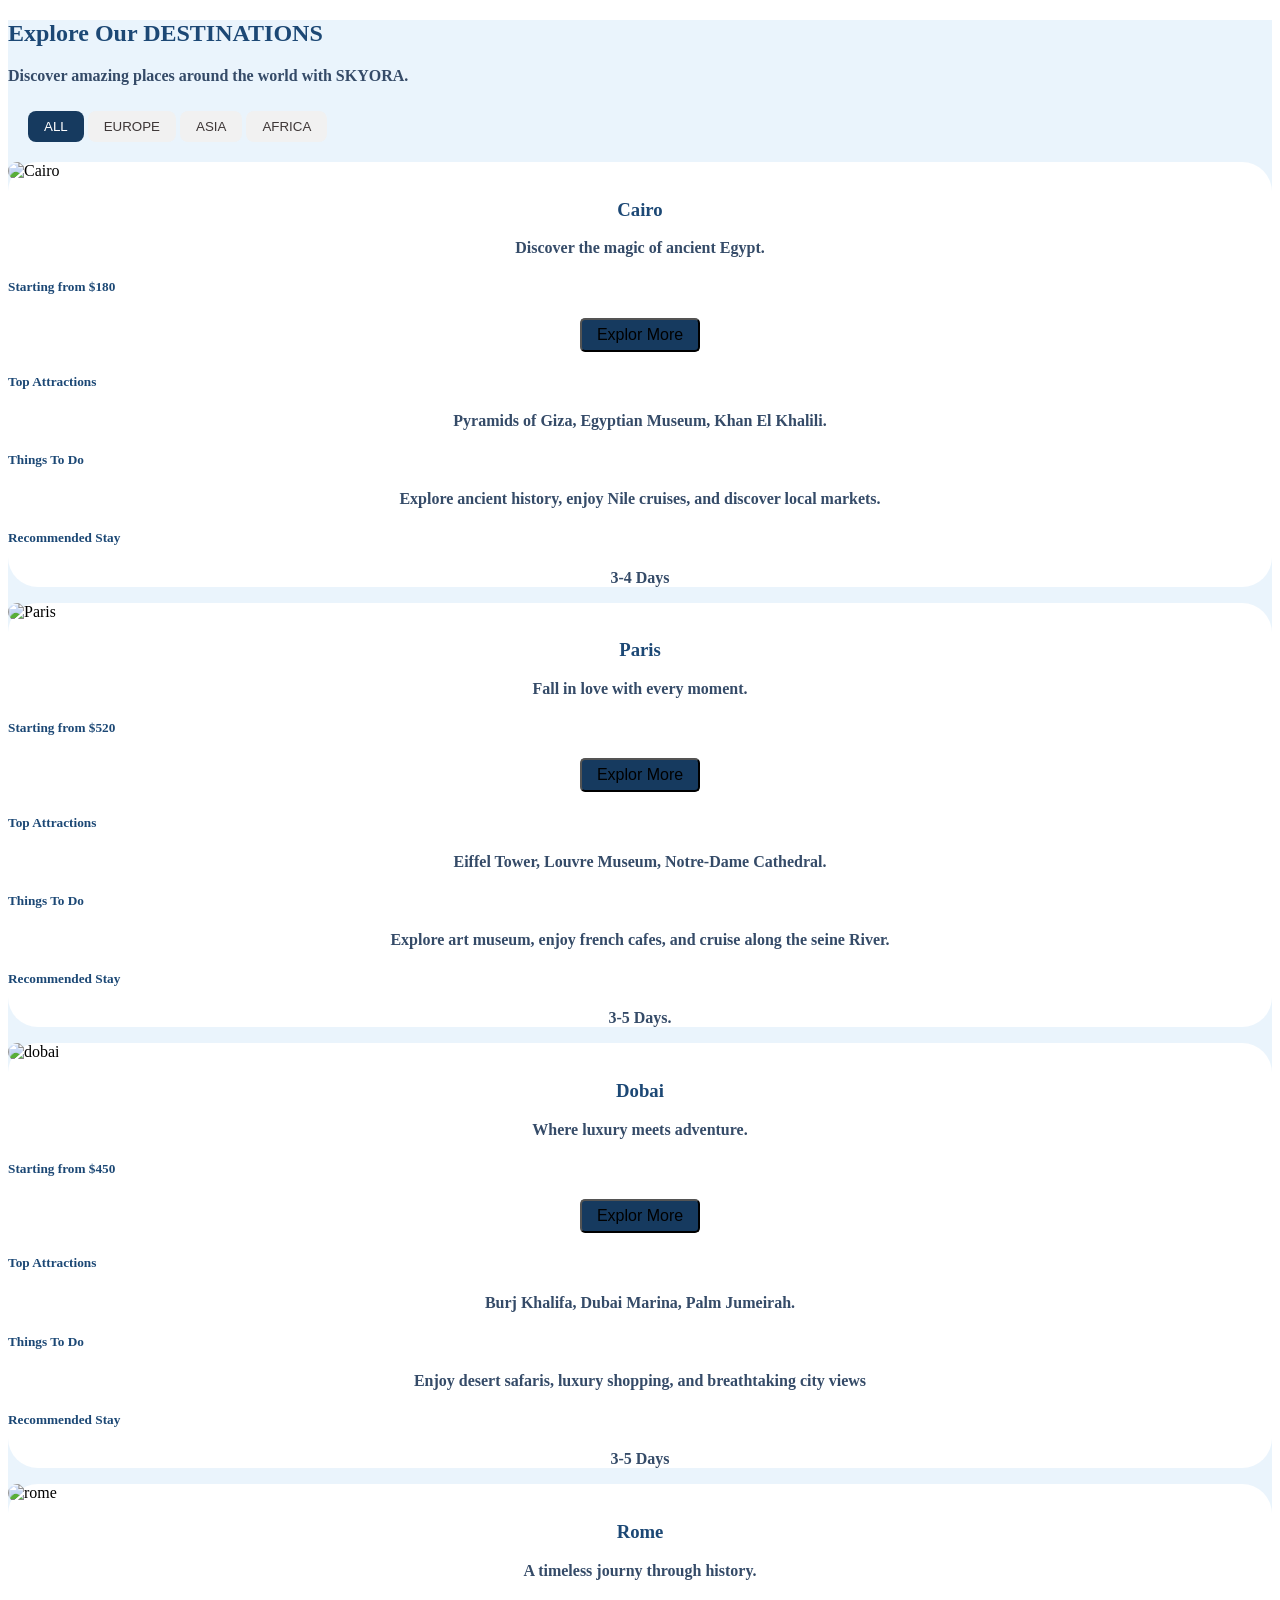
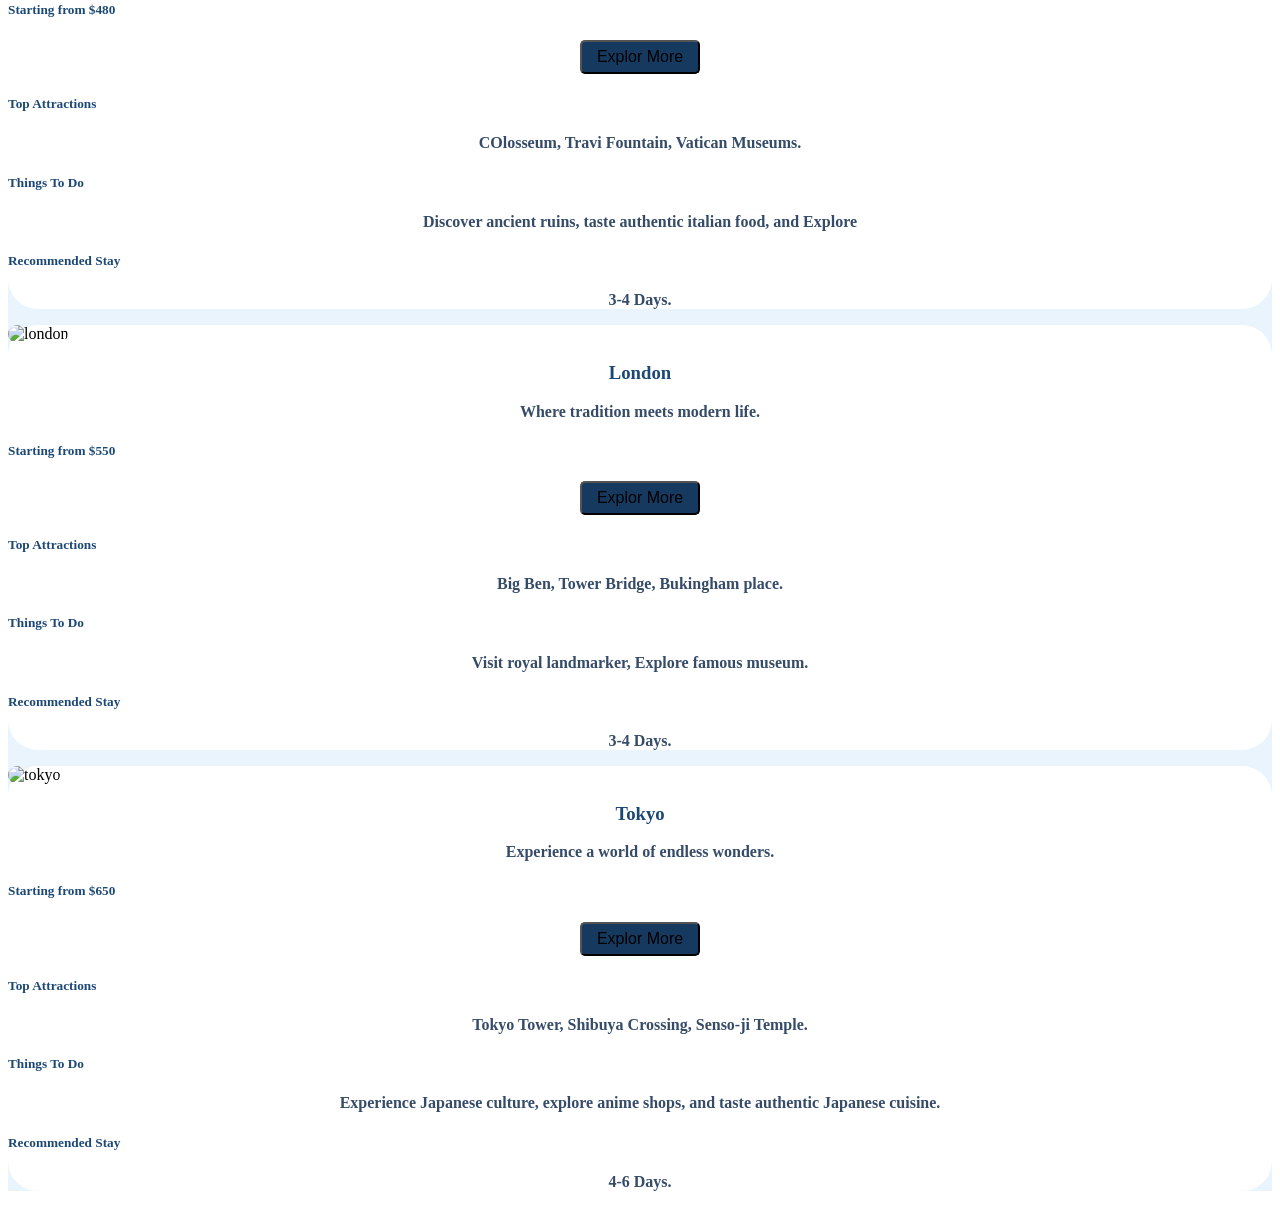
==== index.html @ 2e8d1cab "Add files via upload" ====
<!DOCTYPE html>
<html lang="en">

<head>
    <meta charset="UTF-8">
    <meta name="viewport" content="width=device-width, initial-scale=1.0">

    <title>SKYORA | Explore Destinations</title>

    <link rel="stylesheet" href="bootstrap/bootstrap.min.css">
    <link rel="stylesheet" href="style.css">
    <link rel="stylesheet" href="fonta wesome/css/all.min.css"
</head>

<body>

    <section class="destinations">

        <div class="container ">

            <div class="d-flex justify-content-between p-3 ">
                <div>
                    <h2 class="section_title">Explore Our DESTINATIONS</h2>

                    <p class="section_suptitle">
                       Discover amazing places around the world with SKYORA.
                    </p>
                </div>
                <div id="btn_container" class="d-flex flex-nowrap justify-content-center gap-1">
                    <button class="btn-filter btn active" onclick="filterSelection('all')">ALL</button>
                    <button class="btn-filter" onclick="filterSelection('europe')">EUROPE</button>
                    <button class="btn-filter" onclick="filterSelection('asia')">ASIA</button>
                    <button class="btn-filter" onclick="filterSelection('africa')">AFRICA</button>
                </div>
            </div>
            

            <div class="row g-4">

                <!-- Cairo Card -->
                <div class="filterDiv africa col-md-6 col-lg-4">
                    <div class="card p-3">
                        <img src="images/cairo.jpeg" alt="Cairo">
                        <h3 >Cairo</h3>
                        <p>Discover the magic of ancient Egypt.</p>
                        <h5>Starting from<span> $180</span></h5>
                         <button class="btn btn-dark book-btn"
                        data-bs-toggle="collapse"
                        data-bs-target="#cairo-info"
                        >Explor More</button>
                        <div class="collapse mt-3" id="cairo-info">
                            <h5>Top Attractions</h5>
                            <p>Pyramids of Giza, Egyptian Museum, Khan El Khalili.</p>
                             <h5>Things To Do</h5>
                             <p>Explore ancient history, enjoy Nile cruises, and discover local markets.</p>
                              <h5>Recommended Stay</h5>
                              <p> 3-4 Days</p>
                        </div>
                    </div>
                </div>

                <!-- Paris Card -->
                <div class="filterDiv europe col-md-6 col-lg-4">
                    <div class="card p-3">
                        <img src="images/paris.jpeg" alt="Paris">
                        <h3>Paris</h3>
                        <p>Fall in love with every moment.</p>
                        <h5>Starting from<span> $520</span></h5>
                        <button class="btn btn-dark book-btn"
                        data-bs-toggle="collapse"
                        data-bs-target="#paris-info"
                        >Explor More</button>
                        <div class="collapse mt-3" id="paris-info">
                            <h5>Top Attractions</h5>
                            <p>Eiffel Tower, Louvre Museum, Notre-Dame Cathedral.</p>
                            <h5>Things To Do</h5>
                            <p>Explore art museum, enjoy french cafes, and cruise along the seine River.</p>
                            <h5>Recommended Stay</h5>
                            <p> 3-5 Days.</p>
                        </div>
                    </div>
                </div>

                         <!-- Dobai Card -->
                 <div class="filterDiv asia col-md-6 col-lg-4">
                    <div class="card p-3">
                        <img src="images/dopai.jpeg" alt="dobai">
                        <h3>Dobai</h3>
                        <p>Where luxury meets adventure.</p>
                        <h5>Starting from <span>$450</span></h5>
                         <button class="btn btn-dark book-btn"
                        data-bs-toggle="collapse"
                        data-bs-target="#dopai-info"
                        >Explor More</button>
                        <div class="collapse mt-3" id="dopai-info">
                            <h5>Top Attractions</h5>
                            <p>Burj Khalifa, Dubai Marina, Palm Jumeirah.</p>
                            <h5>Things To Do</h5>
                            <p>Enjoy desert safaris, luxury shopping, and breathtaking city views</p>
                            <h5>Recommended Stay</h5>
                            <p> 3-5 Days</p>
                        </div>
                    </div>
                </div>
                   <!-- Rome Card -->
                 <div class="filterDiv europe col-md-6 col-lg-4">
                    <div class="card p-3">
                        <img src="images/rome.jpeg" alt="rome">
                        <h3>Rome</h3>
                        <p>A timeless journy through history.</p>
                        <h5> Starting from <span>$480</span></h5>
                        <button class="btn btn-dark book-btn"
                        data-bs-toggle="collapse"
                        data-bs-target="#rome-info"
                        >Explor More</button>
                        <div class="collapse mt-3" id="rome-info">
                            <h5>Top Attractions</h5>
                            <p>COlosseum, Travi Fountain, Vatican Museums.</p>
                            <h5>Things To Do</h5>
                            <p>Discover ancient ruins, taste authentic italian food, and Explore</p>
                            <h5>Recommended Stay</h5>
                            <p> 3-4 Days.</p>
                        </div>
                    </div>
                </div>
                  <!-- London Card -->
                 <div class="filterDiv europe col-md-6 col-lg-4">
                    <div class="card p-3">
                        <img src="images/london.jpeg" alt="london">
                        <h3>London</h3>
                        <p>Where tradition meets modern life.</p>
                        <h5> Starting from <span> $550</span></h5>
                         <button class="btn btn-dark book-btn"
                        data-bs-toggle="collapse"
                        data-bs-target="#london-info"
                        >Explor More</button>
                        <div class="collapse mt-3" id="london-info">
                            <h5>Top Attractions</h5>
                            <p>Big Ben, Tower Bridge, Bukingham place.</p>
                            <h5>Things To Do</h5>
                            <p>Visit royal landmarker, Explore famous museum.</p>
                            <h5>Recommended Stay</h5>
                            <p> 3-4 Days.</p>
                        </div>
                    </div>
                </div>
                        <!-- Tokyo Card -->
                 <div class="filterDiv asia col-md-6 col-lg-4">
                    <div class="card p-3">
                        <img src="images/tokyo.jpeg" alt="tokyo">
                        <h3>Tokyo</h3>
                        <p>Experience a world of endless wonders.</p>
                        <h5> Starting from <span> $650</span></h5>
                         <button class="btn btn-dark book-btn"
                        data-bs-toggle="collapse"
                        data-bs-target="#tokyo-info"
                        >Explor More</button>
                        <div class="collapse mt-3" id="tokyo-info">
                            <h5>Top Attractions</h5>
                            <p>Tokyo Tower, Shibuya Crossing, Senso-ji Temple.</p>
                            <h5>Things To Do</h5>
                            <p>Experience Japanese culture, explore anime shops, and taste authentic Japanese cuisine.</p>
                            <h5>Recommended Stay</h5>
                            <p> 4-6 Days.</p>
                        </div>
                    </div>
                </div>
            </div>

        </div>


    </section>
    <script src="bootstrap/bootstrap.bundle.min.js"></script>
    <script src="script.js"></script>
</body>
</html>
---- style.css ----
.destinations{
    background-color: #eaf4fc;
}
.destinations h2{
    color: #1c4875;
    font-weight: bold;
}
.destinations p{
    font-weight: bold;
    color: #354b68;
}
.btn-filter{
    border: none;
    padding: 8px 16px;
    background-color: #f1f1f1;
    color: #3e3737;
    cursor:pointer;
    border-radius: 8px;
    transition: 0.3s;
}
.btn-filter:hover{
    background-color: #88c0ea;
}
.btn-filter.active{
    background-color: #163a5f;
    color: white;
}
#btn_container{
    padding: 10px;
    margin: 10px;
}

.card img{
    width: 100%;
    height: 300px;
    object-fit: cover;
    object-position: center;
    border-radius: 30px;
}
.card{
    background-color: #ffffff;
    border-radius: 30px;
    transition:transform 0.3s ease,box-shadow0.3s ease ;
}
.destinations .card:hover{
    transform:translateY(-4px);
    box-shadow:0 8px 20px rgba(0, 0, 0, 0.15);
}
.card h3{
    text-align: center;
    color:  #1c4875;
    font-weight:bold;
}
.card p{
    text-align: center;
    color: #354b68;
    /* font-weight: bold; */
}
.card h5{
    color: #1c4875;
    font-family:bold;
    font-weight:bold;
}
.book-btn{
    display: block;
    width: fit-content;
    margin: 15px auto 0;
    padding: 6px 15px;
    background-color: #163a5f;
    font-size: 16px;
    border-radius: 5px;
}
/* /* .filterDiv {
    opacity: 1;
    transform: translateY(0);
    transition: opacity 0.4s ease, transform 0.4s ease;
}

.filterDiv.hide {
    opacity: 0;
    transform: translateY(10px);
    pointer-events: none; */
/* } */
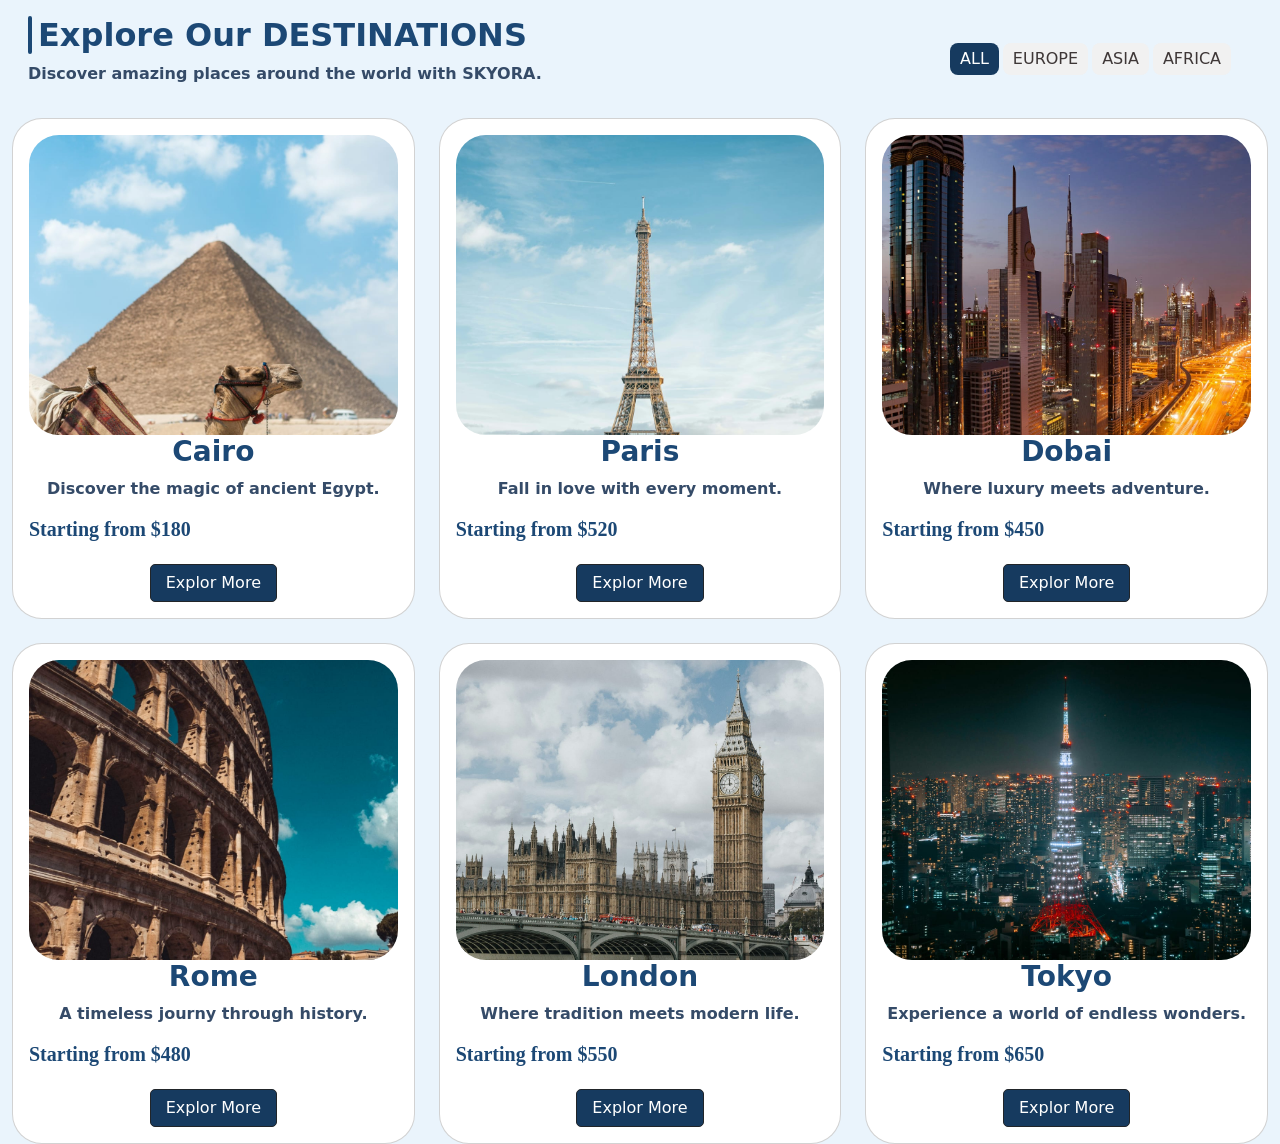
==== commit 68e0e7b9: "add destinations section" ====
--- a/index.html
+++ b/index.html
@@ -1,177 +1,177 @@
-<!DOCTYPE html>
-<html lang="en">
-
-<head>
-    <meta charset="UTF-8">
-    <meta name="viewport" content="width=device-width, initial-scale=1.0">
-
-    <title>SKYORA | Explore Destinations</title>
-
-    <link rel="stylesheet" href="bootstrap/bootstrap.min.css">
-    <link rel="stylesheet" href="style.css">
-    <link rel="stylesheet" href="fonta wesome/css/all.min.css"
-</head>
-
-<body>
-
-    <section class="destinations">
-
-        <div class="container ">
-
-            <div class="d-flex justify-content-between p-3 ">
-                <div>
-                    <h2 class="section_title">Explore Our DESTINATIONS</h2>
-
-                    <p class="section_suptitle">
-                       Discover amazing places around the world with SKYORA.
-                    </p>
-                </div>
-                <div id="btn_container" class="d-flex flex-nowrap justify-content-center gap-1">
-                    <button class="btn-filter btn active" onclick="filterSelection('all')">ALL</button>
-                    <button class="btn-filter" onclick="filterSelection('europe')">EUROPE</button>
-                    <button class="btn-filter" onclick="filterSelection('asia')">ASIA</button>
-                    <button class="btn-filter" onclick="filterSelection('africa')">AFRICA</button>
-                </div>
-            </div>
-            
-
-            <div class="row g-4">
-
-                <!-- Cairo Card -->
-                <div class="filterDiv africa col-md-6 col-lg-4">
-                    <div class="card p-3">
-                        <img src="images/cairo.jpeg" alt="Cairo">
-                        <h3 >Cairo</h3>
-                        <p>Discover the magic of ancient Egypt.</p>
-                        <h5>Starting from<span> $180</span></h5>
-                         <button class="btn btn-dark book-btn"
-                        data-bs-toggle="collapse"
-                        data-bs-target="#cairo-info"
-                        >Explor More</button>
-                        <div class="collapse mt-3" id="cairo-info">
-                            <h5>Top Attractions</h5>
-                            <p>Pyramids of Giza, Egyptian Museum, Khan El Khalili.</p>
-                             <h5>Things To Do</h5>
-                             <p>Explore ancient history, enjoy Nile cruises, and discover local markets.</p>
-                              <h5>Recommended Stay</h5>
-                              <p> 3-4 Days</p>
-                        </div>
-                    </div>
-                </div>
-
-                <!-- Paris Card -->
-                <div class="filterDiv europe col-md-6 col-lg-4">
-                    <div class="card p-3">
-                        <img src="images/paris.jpeg" alt="Paris">
-                        <h3>Paris</h3>
-                        <p>Fall in love with every moment.</p>
-                        <h5>Starting from<span> $520</span></h5>
-                        <button class="btn btn-dark book-btn"
-                        data-bs-toggle="collapse"
-                        data-bs-target="#paris-info"
-                        >Explor More</button>
-                        <div class="collapse mt-3" id="paris-info">
-                            <h5>Top Attractions</h5>
-                            <p>Eiffel Tower, Louvre Museum, Notre-Dame Cathedral.</p>
-                            <h5>Things To Do</h5>
-                            <p>Explore art museum, enjoy french cafes, and cruise along the seine River.</p>
-                            <h5>Recommended Stay</h5>
-                            <p> 3-5 Days.</p>
-                        </div>
-                    </div>
-                </div>
-
-                         <!-- Dobai Card -->
-                 <div class="filterDiv asia col-md-6 col-lg-4">
-                    <div class="card p-3">
-                        <img src="images/dopai.jpeg" alt="dobai">
-                        <h3>Dobai</h3>
-                        <p>Where luxury meets adventure.</p>
-                        <h5>Starting from <span>$450</span></h5>
-                         <button class="btn btn-dark book-btn"
-                        data-bs-toggle="collapse"
-                        data-bs-target="#dopai-info"
-                        >Explor More</button>
-                        <div class="collapse mt-3" id="dopai-info">
-                            <h5>Top Attractions</h5>
-                            <p>Burj Khalifa, Dubai Marina, Palm Jumeirah.</p>
-                            <h5>Things To Do</h5>
-                            <p>Enjoy desert safaris, luxury shopping, and breathtaking city views</p>
-                            <h5>Recommended Stay</h5>
-                            <p> 3-5 Days</p>
-                        </div>
-                    </div>
-                </div>
-                   <!-- Rome Card -->
-                 <div class="filterDiv europe col-md-6 col-lg-4">
-                    <div class="card p-3">
-                        <img src="images/rome.jpeg" alt="rome">
-                        <h3>Rome</h3>
-                        <p>A timeless journy through history.</p>
-                        <h5> Starting from <span>$480</span></h5>
-                        <button class="btn btn-dark book-btn"
-                        data-bs-toggle="collapse"
-                        data-bs-target="#rome-info"
-                        >Explor More</button>
-                        <div class="collapse mt-3" id="rome-info">
-                            <h5>Top Attractions</h5>
-                            <p>COlosseum, Travi Fountain, Vatican Museums.</p>
-                            <h5>Things To Do</h5>
-                            <p>Discover ancient ruins, taste authentic italian food, and Explore</p>
-                            <h5>Recommended Stay</h5>
-                            <p> 3-4 Days.</p>
-                        </div>
-                    </div>
-                </div>
-                  <!-- London Card -->
-                 <div class="filterDiv europe col-md-6 col-lg-4">
-                    <div class="card p-3">
-                        <img src="images/london.jpeg" alt="london">
-                        <h3>London</h3>
-                        <p>Where tradition meets modern life.</p>
-                        <h5> Starting from <span> $550</span></h5>
-                         <button class="btn btn-dark book-btn"
-                        data-bs-toggle="collapse"
-                        data-bs-target="#london-info"
-                        >Explor More</button>
-                        <div class="collapse mt-3" id="london-info">
-                            <h5>Top Attractions</h5>
-                            <p>Big Ben, Tower Bridge, Bukingham place.</p>
-                            <h5>Things To Do</h5>
-                            <p>Visit royal landmarker, Explore famous museum.</p>
-                            <h5>Recommended Stay</h5>
-                            <p> 3-4 Days.</p>
-                        </div>
-                    </div>
-                </div>
-                        <!-- Tokyo Card -->
-                 <div class="filterDiv asia col-md-6 col-lg-4">
-                    <div class="card p-3">
-                        <img src="images/tokyo.jpeg" alt="tokyo">
-                        <h3>Tokyo</h3>
-                        <p>Experience a world of endless wonders.</p>
-                        <h5> Starting from <span> $650</span></h5>
-                         <button class="btn btn-dark book-btn"
-                        data-bs-toggle="collapse"
-                        data-bs-target="#tokyo-info"
-                        >Explor More</button>
-                        <div class="collapse mt-3" id="tokyo-info">
-                            <h5>Top Attractions</h5>
-                            <p>Tokyo Tower, Shibuya Crossing, Senso-ji Temple.</p>
-                            <h5>Things To Do</h5>
-                            <p>Experience Japanese culture, explore anime shops, and taste authentic Japanese cuisine.</p>
-                            <h5>Recommended Stay</h5>
-                            <p> 4-6 Days.</p>
-                        </div>
-                    </div>
-                </div>
-            </div>
-
-        </div>
-
-
-    </section>
-    <script src="bootstrap/bootstrap.bundle.min.js"></script>
-    <script src="script.js"></script>
-</body>
+<!DOCTYPE html>
+<html lang="en">
+
+<head>
+    <meta charset="UTF-8">
+    <meta name="viewport" content="width=device-width, initial-scale=1.0">
+
+    <title>SKYORA | Explore Destinations</title>
+
+    <link rel="stylesheet" href="bootstrap/bootstrap.min.css">
+    <link rel="stylesheet" href="style.css">
+    <!-- <link rel="stylesheet" href="fonta wesome/css/all.min.css" -->
+</head>
+
+<body>
+
+    <section class="destinations">
+
+        <div class="container-fluid ">
+
+            <div class="d-flex justify-content-between flex-wrap p-3 align-items-center">
+                <div>
+                    <h2 class="section_title">Explore Our DESTINATIONS</h2>
+
+                    <p class="section_content">
+                       Discover amazing places around the world with SKYORA.
+                    </p>
+                </div>
+                <div id="btn_container" class="d-flex flex-nowrap justify-content-center gap-1">
+                    <button class="btn-filter btn active" onclick="myFunction('all')">ALL</button>
+                    <button class="btn-filter" onclick="myFunction('europe')">EUROPE</button>
+                    <button class="btn-filter" onclick="myFunction('asia')">ASIA</button>
+                    <button class="btn-filter" onclick="myFunction('africa')">AFRICA</button>
+                </div>
+            </div>
+            
+
+            <div class="row g-4">
+
+                <!-- Cairo Card -->
+                <div class="filterDiv africa col-md-6 col-lg-4">
+                    <div class="card p-3">
+                        <img src="images/cairo.jpeg" alt="Cairo">
+                        <h3 >Cairo</h3>
+                        <p>Discover the magic of ancient Egypt.</p>
+                        <h5>Starting from<span> $180</span></h5>
+                         <button class="btn btn-dark book-btn"
+                        data-bs-toggle="collapse"
+                        data-bs-target="#cairo-info"
+                        >Explor More</button>
+                        <div class="collapse mt-3" id="cairo-info">
+                            <h5>Top Attractions</h5>
+                            <p>Pyramids of Giza, Egyptian Museum, Khan El Khalili.</p>
+                             <h5>Things To Do</h5>
+                             <p>Explore ancient history, enjoy Nile cruises, and discover local markets.</p>
+                              <h5>Recommended Stay</h5>
+                              <p> 3-4 Days</p>
+                        </div>
+                    </div>
+                </div>
+
+                <!-- Paris Card -->
+                <div class="filterDiv europe col-md-6 col-lg-4">
+                    <div class="card p-3">
+                        <img src="images/paris.jpeg" alt="Paris">
+                        <h3>Paris</h3>
+                        <p>Fall in love with every moment.</p>
+                        <h5>Starting from<span> $520</span></h5>
+                        <button class="btn btn-dark book-btn"
+                        data-bs-toggle="collapse"
+                        data-bs-target="#paris-info"
+                        >Explor More</button>
+                        <div class="collapse mt-3" id="paris-info">
+                            <h5>Top Attractions</h5>
+                            <p>Eiffel Tower, Louvre Museum, Notre-Dame Cathedral.</p>
+                            <h5>Things To Do</h5>
+                            <p>Explore art museum, enjoy french cafes, and cruise along the seine River.</p>
+                            <h5>Recommended Stay</h5>
+                            <p> 3-5 Days.</p>
+                        </div>
+                    </div>
+                </div>
+
+                         <!-- Dobai Card -->
+                 <div class="filterDiv asia col-md-6 col-lg-4">
+                    <div class="card p-3">
+                        <img src="images/dopai.jpeg" alt="dobai">
+                        <h3>Dobai</h3>
+                        <p>Where luxury meets adventure.</p>
+                        <h5>Starting from <span>$450</span></h5>
+                         <button class="btn btn-dark book-btn"
+                        data-bs-toggle="collapse"
+                        data-bs-target="#dopai-info"
+                        >Explor More</button>
+                        <div class="collapse mt-3" id="dopai-info">
+                            <h5>Top Attractions</h5>
+                            <p>Burj Khalifa, Dubai Marina, Palm Jumeirah.</p>
+                            <h5>Things To Do</h5>
+                            <p>Enjoy desert safaris, luxury shopping, and breathtaking city views</p>
+                            <h5>Recommended Stay</h5>
+                            <p> 3-5 Days</p>
+                        </div>
+                    </div>
+                </div>
+                   <!-- Rome Card -->
+                 <div class="filterDiv europe col-md-6 col-lg-4">
+                    <div class="card p-3">
+                        <img src="images/rome.jpeg" alt="rome">
+                        <h3>Rome</h3>
+                        <p>A timeless journy through history.</p>
+                        <h5> Starting from <span>$480</span></h5>
+                        <button class="btn btn-dark book-btn"
+                        data-bs-toggle="collapse"
+                        data-bs-target="#rome-info"
+                        >Explor More</button>
+                        <div class="collapse mt-3" id="rome-info">
+                            <h5>Top Attractions</h5>
+                            <p>COlosseum, Travi Fountain, Vatican Museums.</p>
+                            <h5>Things To Do</h5>
+                            <p>Discover ancient ruins, taste authentic italian food, and Explore</p>
+                            <h5>Recommended Stay</h5>
+                            <p> 3-4 Days.</p>
+                        </div>
+                    </div>
+                </div>
+                  <!-- London Card -->
+                 <div class="filterDiv europe col-md-6 col-lg-4">
+                    <div class="card p-3">
+                        <img src="images/london.jpeg" alt="london">
+                        <h3>London</h3>
+                        <p>Where tradition meets modern life.</p>
+                        <h5> Starting from <span> $550</span></h5>
+                         <button class="btn btn-dark book-btn"
+                        data-bs-toggle="collapse"
+                        data-bs-target="#london-info"
+                        >Explor More</button>
+                        <div class="collapse mt-3" id="london-info">
+                            <h5>Top Attractions</h5>
+                            <p>Big Ben, Tower Bridge, Bukingham place.</p>
+                            <h5>Things To Do</h5>
+                            <p>Visit royal landmarker, Explore famous museum.</p>
+                            <h5>Recommended Stay</h5>
+                            <p> 3-4 Days.</p>
+                        </div>
+                    </div>
+                </div>
+                        <!-- Tokyo Card -->
+                 <div class="filterDiv asia col-md-6 col-lg-4">
+                    <div class="card p-3">
+                        <img src="images/tokyo.jpeg" alt="tokyo">
+                        <h3>Tokyo</h3>
+                        <p>Experience a world of endless wonders.</p>
+                        <h5> Starting from <span> $650</span></h5>
+                         <button class="btn btn-dark book-btn"
+                        data-bs-toggle="collapse"
+                        data-bs-target="#tokyo-info"
+                        >Explor More</button>
+                        <div class="collapse mt-3" id="tokyo-info">
+                            <h5>Top Attractions</h5>
+                            <p>Tokyo Tower, Shibuya Crossing, Senso-ji Temple.</p>
+                            <h5>Things To Do</h5>
+                            <p>Experience Japanese culture, explore anime shops, and taste authentic Japanese cuisine.</p>
+                            <h5>Recommended Stay</h5>
+                            <p> 4-6 Days.</p>
+                        </div>
+                    </div>
+                </div>
+            </div>
+
+        </div>
+
+
+    </section>
+    <script src="bootstrap/bootstrap.bundle.min.js"></script>
+    <script src="script.js"></script>
+</body>
 </html>
--- a/style.css
+++ b/style.css
@@ -1,83 +1,90 @@
-.destinations{
-    background-color: #eaf4fc;
-}
-.destinations h2{
-    color: #1c4875;
-    font-weight: bold;
-}
-.destinations p{
-    font-weight: bold;
-    color: #354b68;
-}
-.btn-filter{
-    border: none;
-    padding: 8px 16px;
-    background-color: #f1f1f1;
-    color: #3e3737;
-    cursor:pointer;
-    border-radius: 8px;
-    transition: 0.3s;
-}
-.btn-filter:hover{
-    background-color: #88c0ea;
-}
-.btn-filter.active{
-    background-color: #163a5f;
-    color: white;
-}
-#btn_container{
-    padding: 10px;
-    margin: 10px;
-}
-
-.card img{
-    width: 100%;
-    height: 300px;
-    object-fit: cover;
-    object-position: center;
-    border-radius: 30px;
-}
-.card{
-    background-color: #ffffff;
-    border-radius: 30px;
-    transition:transform 0.3s ease,box-shadow0.3s ease ;
-}
-.destinations .card:hover{
-    transform:translateY(-4px);
-    box-shadow:0 8px 20px rgba(0, 0, 0, 0.15);
-}
-.card h3{
-    text-align: center;
-    color:  #1c4875;
-    font-weight:bold;
-}
-.card p{
-    text-align: center;
-    color: #354b68;
-    /* font-weight: bold; */
-}
-.card h5{
-    color: #1c4875;
-    font-family:bold;
-    font-weight:bold;
-}
-.book-btn{
-    display: block;
-    width: fit-content;
-    margin: 15px auto 0;
-    padding: 6px 15px;
-    background-color: #163a5f;
-    font-size: 16px;
-    border-radius: 5px;
-}
-/* /* .filterDiv {
-    opacity: 1;
-    transform: translateY(0);
-    transition: opacity 0.4s ease, transform 0.4s ease;
-}
-
-.filterDiv.hide {
-    opacity: 0;
-    transform: translateY(10px);
-    pointer-events: none; */
-/* } */+.destinations{
+    background-color: #eaf4fc;
+}
+.destinations h2{
+    color: #1c4875;
+    font-weight: bold;
+}
+.section_title{
+    position: relative;
+    padding-left: 10px;
+
+}
+.section_title::before{
+    content: "";
+    position: absolute;
+    left: 0;
+    top: 0;
+    width: 4px;
+    height: 100%;
+    background-color:#1c4875 ;
+    border-radius: 5px;
+}
+.destinations p{
+    font-weight: bold;
+    color: #354b68;
+}
+.btn-filter{
+    flex: 0 0 auto;
+    border: none;
+    width: auto;
+    height: auto;
+    padding: 4px 10px;
+    margin: 0;
+    background-color: #f1f1f1;
+    color: #3e3737;
+    cursor:pointer;
+    border-radius: 8px;
+    transition: 0.3s;
+}
+.btn-filter:hover{
+    background-color: #88c0ea;
+}
+.btn-filter.active{
+    background-color: #163a5f;
+    color: white;
+}
+#btn_container{
+    padding: 10px;
+    margin: 11px;
+}
+
+.card img{
+    width: 100%;
+    height: 300px;
+    object-fit: cover;
+    object-position: center;
+    border-radius: 30px;
+}
+.card{
+    background-color: #ffffff;
+    border-radius: 30px;
+    transition: transform 0.3s ease, box-shadow 0.3s ease;
+}
+.destinations .card:hover{
+    transform:translateY(-4px);
+    box-shadow:0 8px 20px rgba(0, 0, 0, 0.15);
+}
+.card h3{
+    text-align: center;
+    color:  #1c4875;
+    font-weight:bold;
+}
+.card p{
+    text-align: center;
+    color: #354b68;
+}
+.card h5{
+    color: #1c4875;
+    font-family:bold;
+    font-weight:bold;
+}
+.book-btn{
+    display: block;
+    width: fit-content;
+    margin: 15px auto 0;
+    padding: 6px 15px;
+    background-color: #163a5f;
+    font-size: 16px;
+    border-radius: 5px;
+}
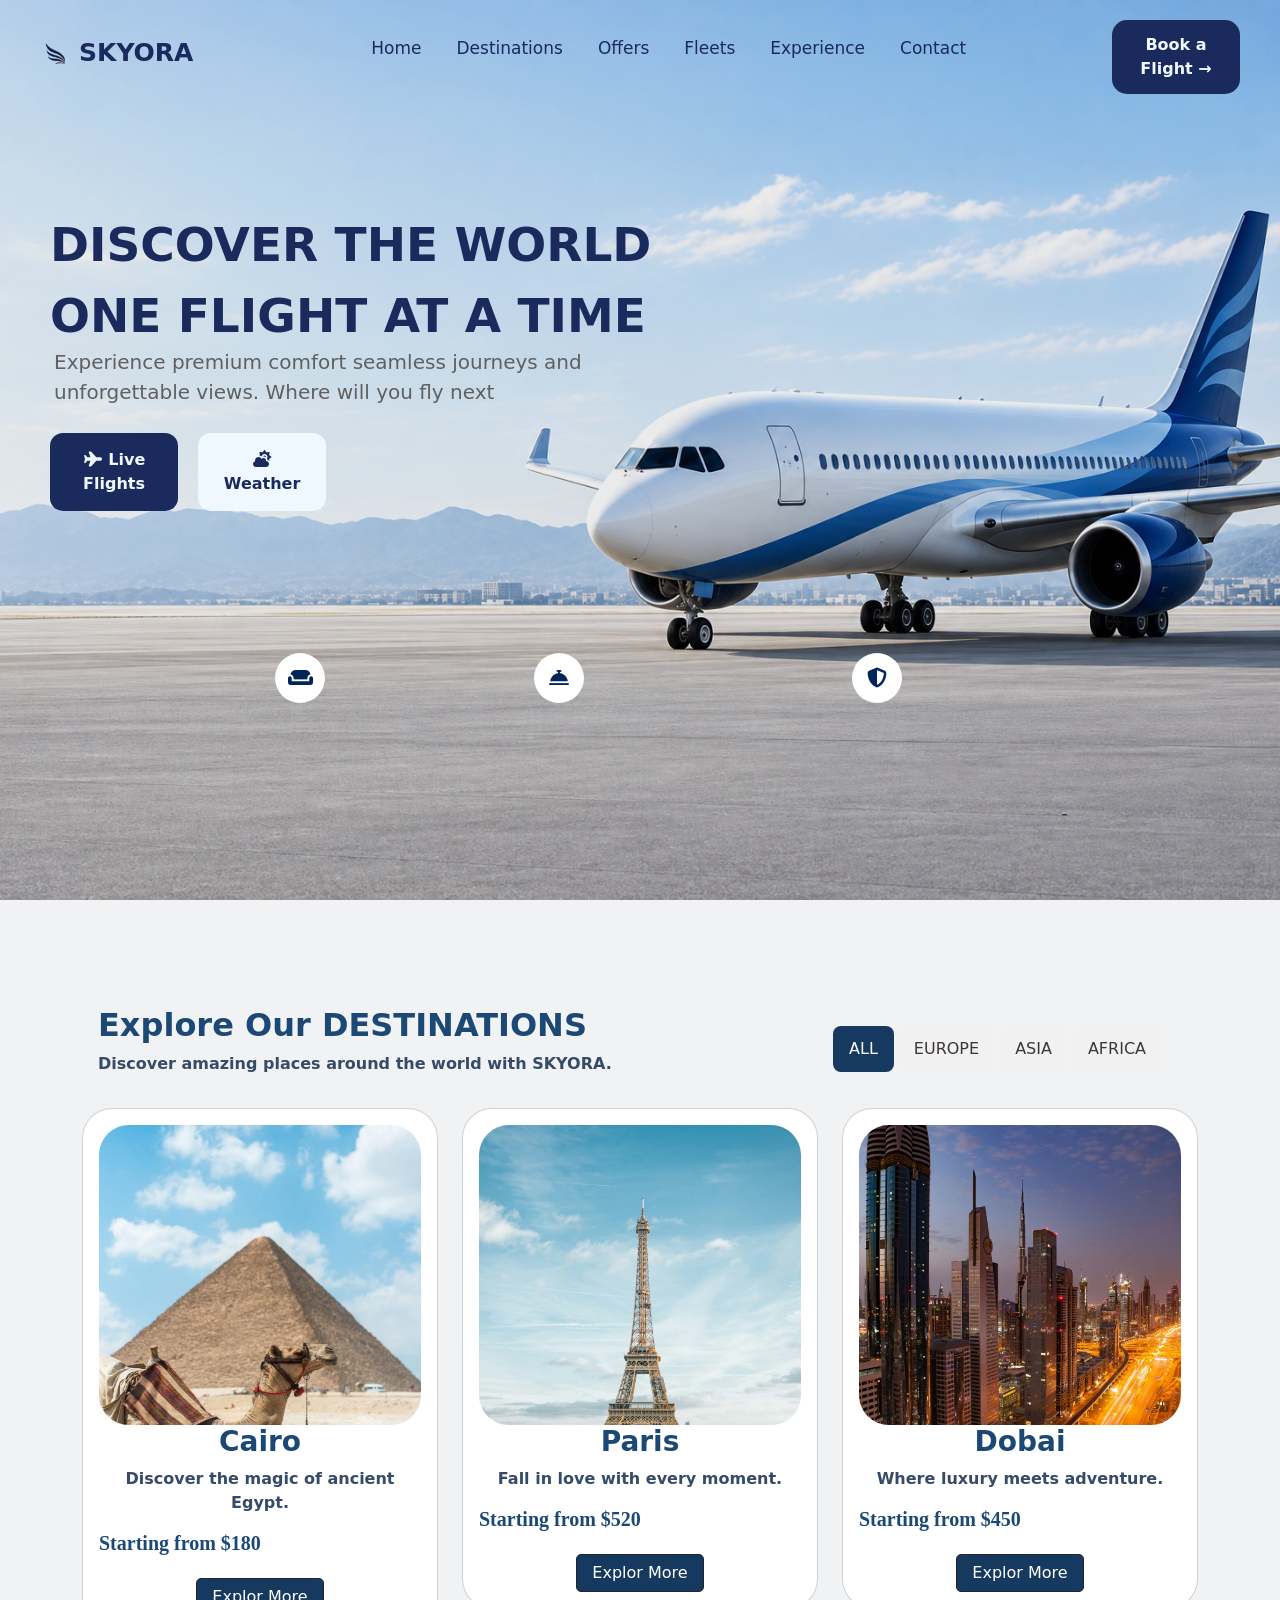
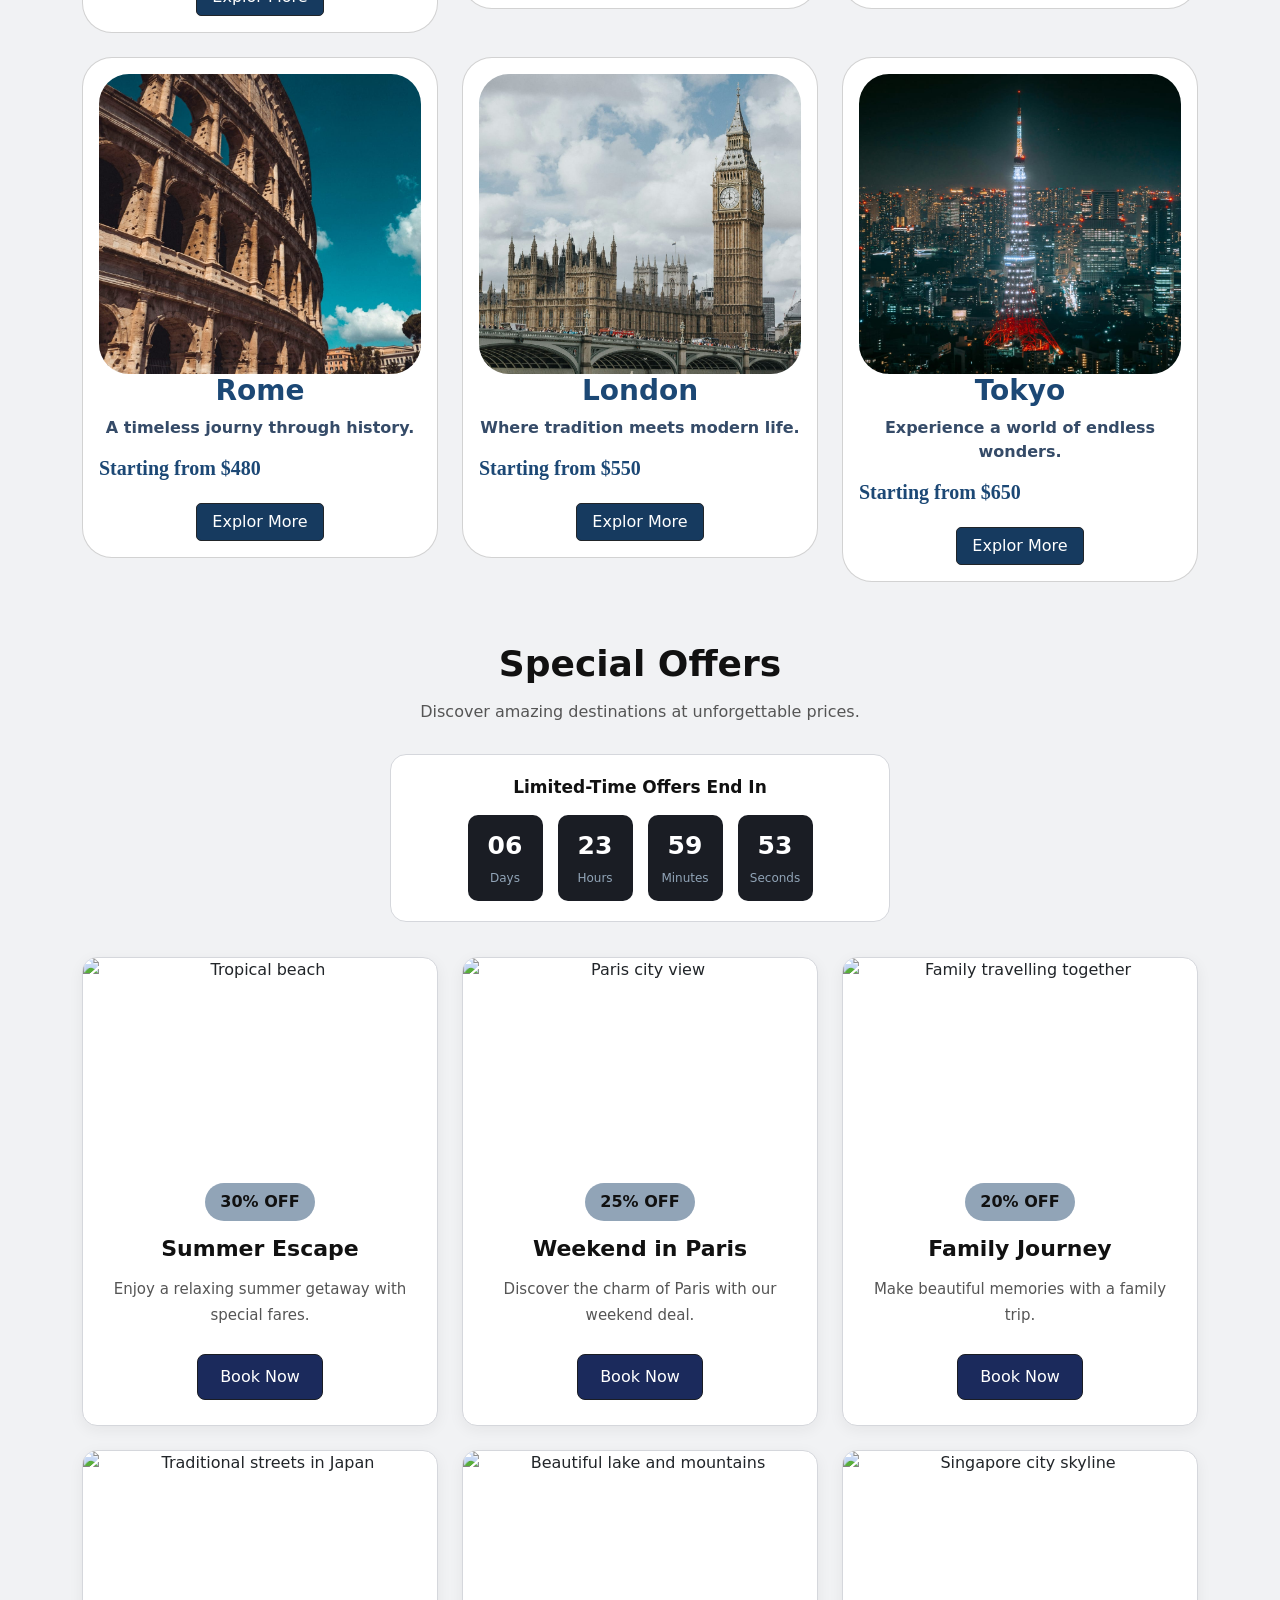
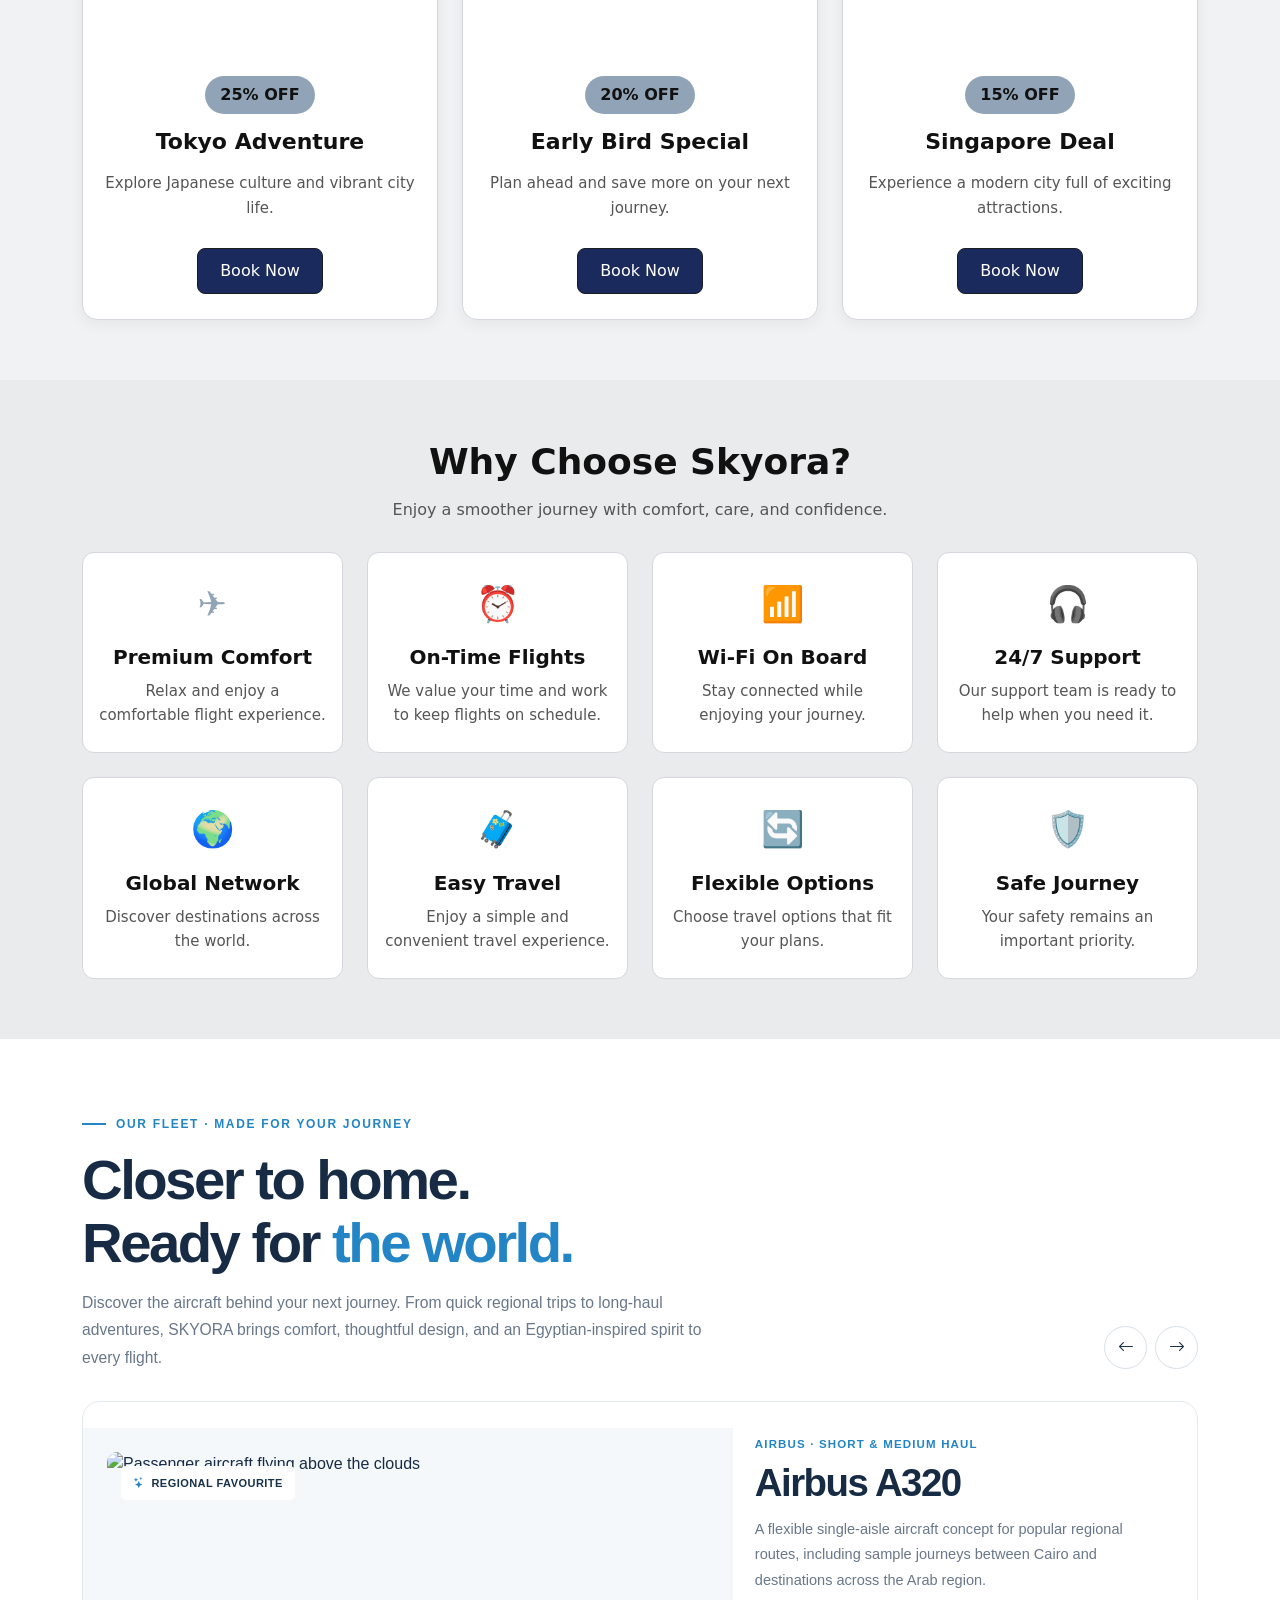
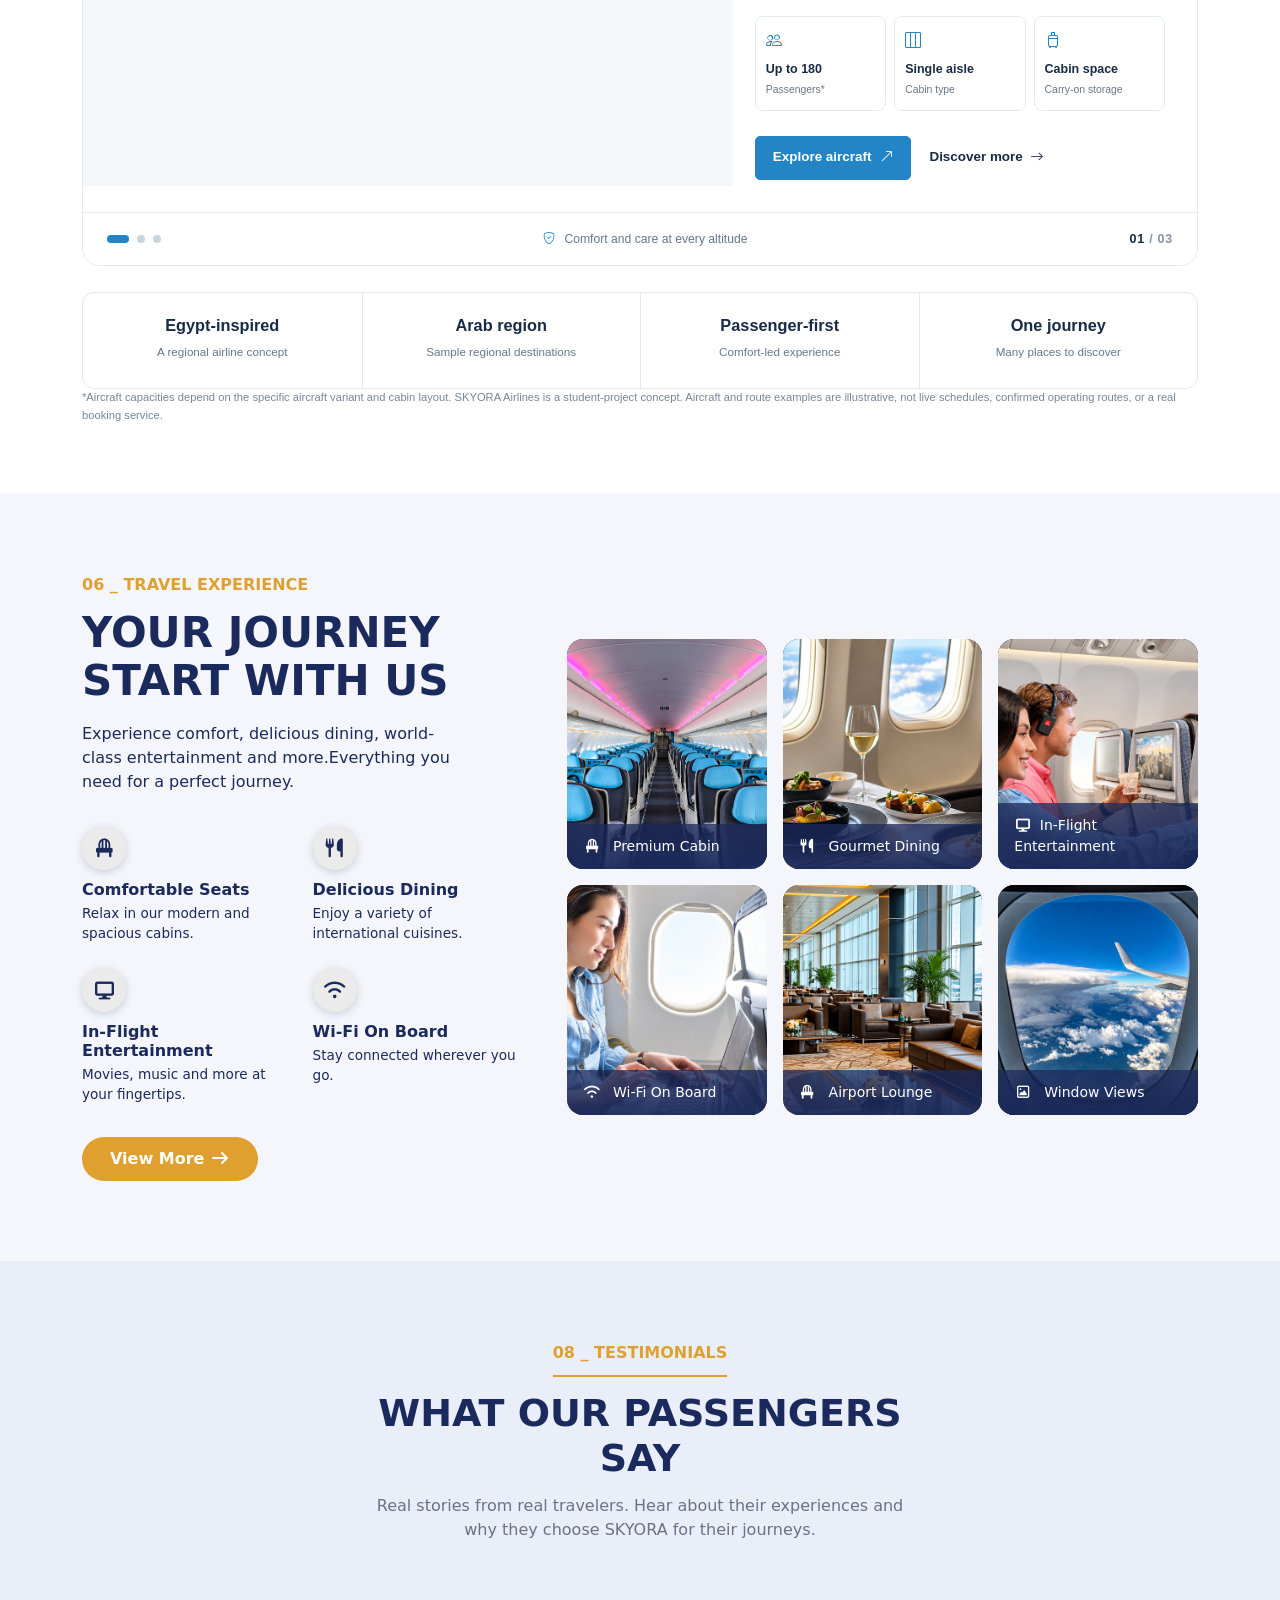
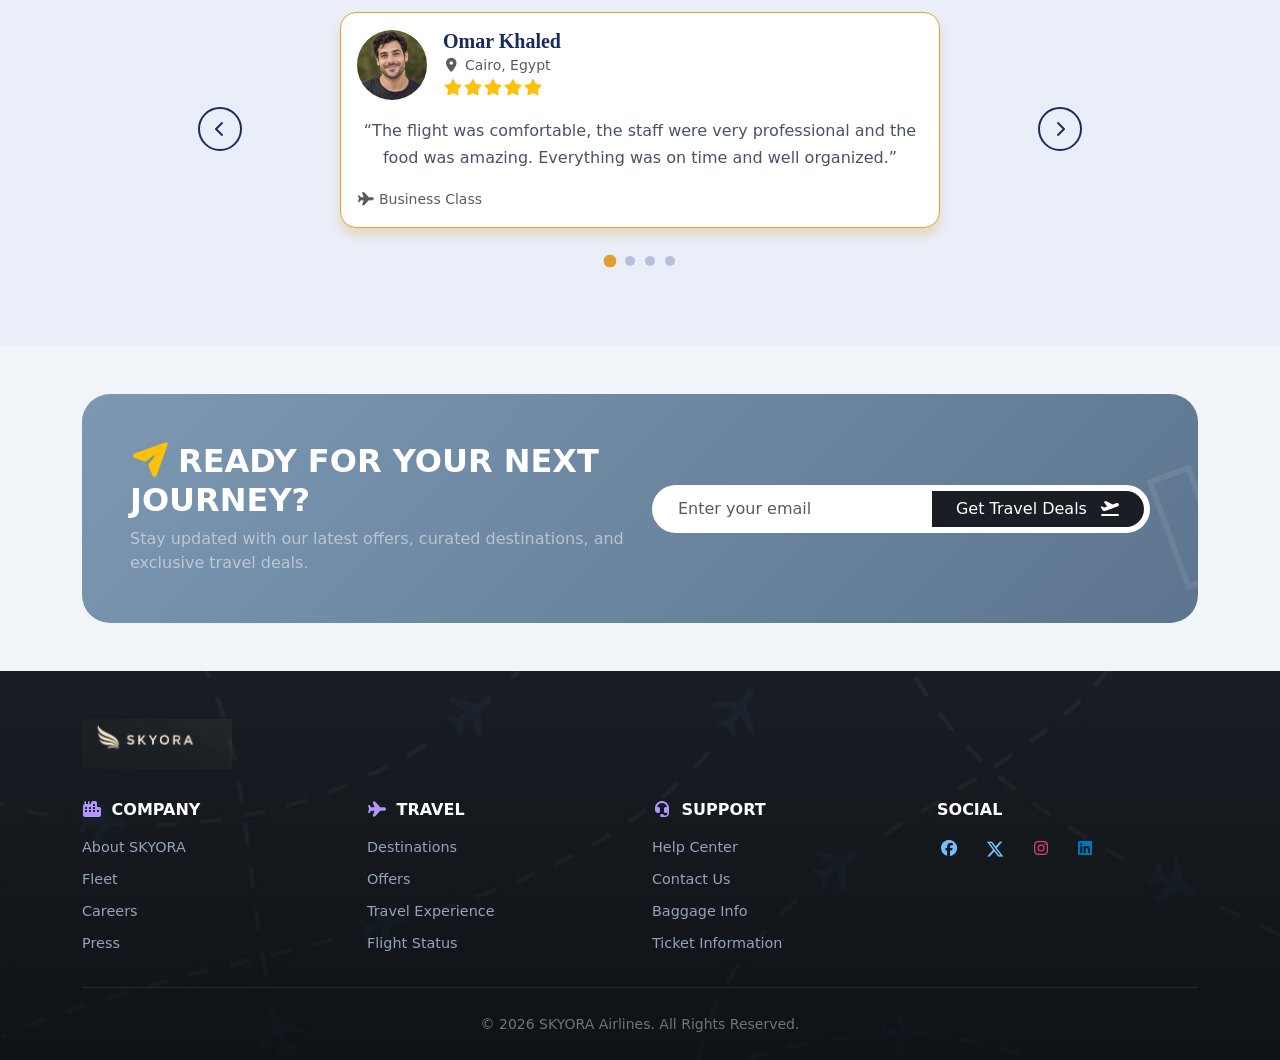
==== commit bd1c53e3: "Finalize complete SKYORA website" ====
--- a/index.html
+++ b/index.html
@@ -1,177 +1,908 @@
-<!DOCTYPE html>
-<html lang="en">
-
-<head>
-    <meta charset="UTF-8">
-    <meta name="viewport" content="width=device-width, initial-scale=1.0">
-
-    <title>SKYORA | Explore Destinations</title>
-
-    <link rel="stylesheet" href="bootstrap/bootstrap.min.css">
-    <link rel="stylesheet" href="style.css">
-    <!-- <link rel="stylesheet" href="fonta wesome/css/all.min.css" -->
-</head>
-
-<body>
-
-    <section class="destinations">
-
-        <div class="container-fluid ">
-
-            <div class="d-flex justify-content-between flex-wrap p-3 align-items-center">
-                <div>
-                    <h2 class="section_title">Explore Our DESTINATIONS</h2>
-
-                    <p class="section_content">
-                       Discover amazing places around the world with SKYORA.
-                    </p>
-                </div>
-                <div id="btn_container" class="d-flex flex-nowrap justify-content-center gap-1">
-                    <button class="btn-filter btn active" onclick="myFunction('all')">ALL</button>
-                    <button class="btn-filter" onclick="myFunction('europe')">EUROPE</button>
-                    <button class="btn-filter" onclick="myFunction('asia')">ASIA</button>
-                    <button class="btn-filter" onclick="myFunction('africa')">AFRICA</button>
-                </div>
-            </div>
-            
-
-            <div class="row g-4">
-
-                <!-- Cairo Card -->
-                <div class="filterDiv africa col-md-6 col-lg-4">
-                    <div class="card p-3">
-                        <img src="images/cairo.jpeg" alt="Cairo">
-                        <h3 >Cairo</h3>
-                        <p>Discover the magic of ancient Egypt.</p>
-                        <h5>Starting from<span> $180</span></h5>
-                         <button class="btn btn-dark book-btn"
-                        data-bs-toggle="collapse"
-                        data-bs-target="#cairo-info"
-                        >Explor More</button>
-                        <div class="collapse mt-3" id="cairo-info">
-                            <h5>Top Attractions</h5>
-                            <p>Pyramids of Giza, Egyptian Museum, Khan El Khalili.</p>
-                             <h5>Things To Do</h5>
-                             <p>Explore ancient history, enjoy Nile cruises, and discover local markets.</p>
-                              <h5>Recommended Stay</h5>
-                              <p> 3-4 Days</p>
-                        </div>
-                    </div>
-                </div>
-
-                <!-- Paris Card -->
-                <div class="filterDiv europe col-md-6 col-lg-4">
-                    <div class="card p-3">
-                        <img src="images/paris.jpeg" alt="Paris">
-                        <h3>Paris</h3>
-                        <p>Fall in love with every moment.</p>
-                        <h5>Starting from<span> $520</span></h5>
-                        <button class="btn btn-dark book-btn"
-                        data-bs-toggle="collapse"
-                        data-bs-target="#paris-info"
-                        >Explor More</button>
-                        <div class="collapse mt-3" id="paris-info">
-                            <h5>Top Attractions</h5>
-                            <p>Eiffel Tower, Louvre Museum, Notre-Dame Cathedral.</p>
-                            <h5>Things To Do</h5>
-                            <p>Explore art museum, enjoy french cafes, and cruise along the seine River.</p>
-                            <h5>Recommended Stay</h5>
-                            <p> 3-5 Days.</p>
-                        </div>
-                    </div>
-                </div>
-
-                         <!-- Dobai Card -->
-                 <div class="filterDiv asia col-md-6 col-lg-4">
-                    <div class="card p-3">
-                        <img src="images/dopai.jpeg" alt="dobai">
-                        <h3>Dobai</h3>
-                        <p>Where luxury meets adventure.</p>
-                        <h5>Starting from <span>$450</span></h5>
-                         <button class="btn btn-dark book-btn"
-                        data-bs-toggle="collapse"
-                        data-bs-target="#dopai-info"
-                        >Explor More</button>
-                        <div class="collapse mt-3" id="dopai-info">
-                            <h5>Top Attractions</h5>
-                            <p>Burj Khalifa, Dubai Marina, Palm Jumeirah.</p>
-                            <h5>Things To Do</h5>
-                            <p>Enjoy desert safaris, luxury shopping, and breathtaking city views</p>
-                            <h5>Recommended Stay</h5>
-                            <p> 3-5 Days</p>
-                        </div>
-                    </div>
-                </div>
-                   <!-- Rome Card -->
-                 <div class="filterDiv europe col-md-6 col-lg-4">
-                    <div class="card p-3">
-                        <img src="images/rome.jpeg" alt="rome">
-                        <h3>Rome</h3>
-                        <p>A timeless journy through history.</p>
-                        <h5> Starting from <span>$480</span></h5>
-                        <button class="btn btn-dark book-btn"
-                        data-bs-toggle="collapse"
-                        data-bs-target="#rome-info"
-                        >Explor More</button>
-                        <div class="collapse mt-3" id="rome-info">
-                            <h5>Top Attractions</h5>
-                            <p>COlosseum, Travi Fountain, Vatican Museums.</p>
-                            <h5>Things To Do</h5>
-                            <p>Discover ancient ruins, taste authentic italian food, and Explore</p>
-                            <h5>Recommended Stay</h5>
-                            <p> 3-4 Days.</p>
-                        </div>
-                    </div>
-                </div>
-                  <!-- London Card -->
-                 <div class="filterDiv europe col-md-6 col-lg-4">
-                    <div class="card p-3">
-                        <img src="images/london.jpeg" alt="london">
-                        <h3>London</h3>
-                        <p>Where tradition meets modern life.</p>
-                        <h5> Starting from <span> $550</span></h5>
-                         <button class="btn btn-dark book-btn"
-                        data-bs-toggle="collapse"
-                        data-bs-target="#london-info"
-                        >Explor More</button>
-                        <div class="collapse mt-3" id="london-info">
-                            <h5>Top Attractions</h5>
-                            <p>Big Ben, Tower Bridge, Bukingham place.</p>
-                            <h5>Things To Do</h5>
-                            <p>Visit royal landmarker, Explore famous museum.</p>
-                            <h5>Recommended Stay</h5>
-                            <p> 3-4 Days.</p>
-                        </div>
-                    </div>
-                </div>
-                        <!-- Tokyo Card -->
-                 <div class="filterDiv asia col-md-6 col-lg-4">
-                    <div class="card p-3">
-                        <img src="images/tokyo.jpeg" alt="tokyo">
-                        <h3>Tokyo</h3>
-                        <p>Experience a world of endless wonders.</p>
-                        <h5> Starting from <span> $650</span></h5>
-                         <button class="btn btn-dark book-btn"
-                        data-bs-toggle="collapse"
-                        data-bs-target="#tokyo-info"
-                        >Explor More</button>
-                        <div class="collapse mt-3" id="tokyo-info">
-                            <h5>Top Attractions</h5>
-                            <p>Tokyo Tower, Shibuya Crossing, Senso-ji Temple.</p>
-                            <h5>Things To Do</h5>
-                            <p>Experience Japanese culture, explore anime shops, and taste authentic Japanese cuisine.</p>
-                            <h5>Recommended Stay</h5>
-                            <p> 4-6 Days.</p>
-                        </div>
-                    </div>
-                </div>
-            </div>
-
-        </div>
-
-
-    </section>
-    <script src="bootstrap/bootstrap.bundle.min.js"></script>
-    <script src="script.js"></script>
-</body>
-</html>+<!DOCTYPE html>
+<html lang="en">
+
+<head>
+    <meta charset="UTF-8">
+    <meta name="viewport" content="width=device-width, initial-scale=1.0">
+
+    <title>SKYORA | Explore Destinations</title>
+    
+    
+    <link rel="stylesheet" href="offers/Sokaryoffers/css/bootstrap.min.css">
+    <link rel="stylesheet" href="offers/Sokaryoffers/css/all.min.css">
+    <link rel="stylesheet" href="HOMEE/JAVASCRIPT 5/in-sty.css">
+    <link rel="stylesheet" href="style.css">
+    <link rel="stylesheet" href="offers/Sokaryoffers/css/offers.css">
+    <link rel="stylesheet" href="FEET/mohamed/fleet.css">
+    <link rel="stylesheet" href="Travel_Experiences/skyora_project/css/style.css">
+    <link rel="stylesheet" href="footer-er/mini project/mini project/css/style.css">
+    <link rel="stylesheet" href="https://cdn.jsdelivr.net/npm/bootstrap-icons@1.11.3/font/bootstrap-icons.min.css">
+    
+  </head>
+
+<body >
+    <header id="head">
+        <nav>
+            <div class="logo">
+                <img src="HOMEE/JAVASCRIPT%205/img/logo.png" alt="SKYORA Logo">
+                <h3>SKYORA</h3>
+            </div>
+            <input type="checkbox" id="menu">
+            <label for="menu" class="menu-btn">☰</label>
+            <ul>
+                <li>
+                    <a href="#hero">Home</a>
+                </li>
+                <li>
+                    <a href="#destinations">Destinations</a>
+                </li>
+                <li>
+                    <a href="#offers">Offers</a>
+                </li>
+                <li>
+                    <a href="#fleet">Fleets</a>
+                </li>
+                <li>
+                    <a href="#travel-experience">Experience</a>
+                </li>
+                <li>
+                    <a href="#contact">Contact</a>
+                </li>
+            </ul>
+            <button class="btn1">Book a Flight →</button>
+        </nav>
+    </header>
+
+    <section id="hero">
+        <h1>DISCOVER THE WORLD<br>
+            ONE FLIGHT AT A TIME</h1>
+        <p>Experience premium comfort seamless journeys and <br> unforgettable views. Where will you fly next</p>
+        <div>
+            <button class="btn2">
+                <i class="fa-solid fa-plane"></i>
+                <span>Live Flights</span>
+            </button>
+            <button class="btn3">
+                <i class="fa-solid fa-cloud-sun"></i>
+                <span>Weather</span>
+            </button>
+        </div>
+        <div id="weat">
+            <i class="fa-solid fa-cloud-sun"></i>
+            <div>
+                <h2>24°C</h2>
+                <p>Partly Cloudy</p>
+            </div>
+        </div>
+        <div id="icons">
+            <div class="hero1">
+                <div class="ic1">
+                    <i class="fa-solid fa-couch"></i>
+                </div>
+                <div class="in1">
+                    <h3>Premium Comfort <br> Lie-flat seats</h3>
+                </div>
+            </div>
+            <div class="hero2">
+                <div class="ic2">
+                    <i class="fa-solid fa-bell-concierge"></i>
+                </div>
+                <div class="in2">
+                    <h3>Exquisite Dining <br> Delicious meals onboard</h3>
+                </div>
+            </div>
+            <div class="hero3">
+                <div class="ic3">
+                    <i class="fa-solid fa-shield-halved"></i>
+                </div>
+                <div class="in3">
+                    <h3>Peace of Mind <br> Safe, worry-free travel</h3>
+                </div>
+            </div>
+
+        </div>
+    </section>
+
+
+    <section class="destinations"   id="destinations">
+
+        <div class="container ">
+
+            <div class="d-flex justify-content-between p-3 ">
+                <div>
+                    <h2 class="section_title">Explore Our DESTINATIONS</h2>
+
+                    <p class="section_suptitle">
+                        Discover amazing places around the world with SKYORA.
+                    </p>
+                </div>
+                <div id="btn_container" class="d-flex flex-nowrap justify-content-center gap-1">
+                    <button class="btn-filter btn active" onclick="filterSelection('all')">ALL</button>
+                    <button class="btn-filter" onclick="filterSelection('europe')">EUROPE</button>
+                    <button class="btn-filter" onclick="filterSelection('asia')">ASIA</button>
+                    <button class="btn-filter" onclick="filterSelection('africa')">AFRICA</button>
+                </div>
+            </div>
+
+
+            <div class="row g-4">
+
+                
+                <div class="filterDiv africa col-md-6 col-lg-4">
+                    <div class="card p-3">
+                        <img src="cairo.jpeg" alt="Cairo">
+                        <h3>Cairo</h3>
+                        <p>Discover the magic of ancient Egypt.</p>
+                        <h5>Starting from<span> $180</span></h5>
+                        <button class="btn btn-dark book-btn" data-bs-toggle="collapse"
+                            data-bs-target="#cairo-info">Explor More</button>
+                        <div class="collapse mt-3" id="cairo-info">
+                            <h5>Top Attractions</h5>
+                            <p>Pyramids of Giza, Egyptian Museum, Khan El Khalili.</p>
+                            <h5>Things To Do</h5>
+                            <p>Explore ancient history, enjoy Nile cruises, and discover local markets.</p>
+                            <h5>Recommended Stay</h5>
+                            <p> 3-4 Days</p>
+                        </div>
+                    </div>
+                </div>
+
+                
+                <div class="filterDiv europe col-md-6 col-lg-4">
+                    <div class="card p-3">
+                        <img src="paris.jpeg" alt="Paris">
+                        <h3>Paris</h3>
+                        <p>Fall in love with every moment.</p>
+                        <h5>Starting from<span> $520</span></h5>
+                        <button class="btn btn-dark book-btn" data-bs-toggle="collapse"
+                            data-bs-target="#paris-info">Explor More</button>
+                        <div class="collapse mt-3" id="paris-info">
+                            <h5>Top Attractions</h5>
+                            <p>Eiffel Tower, Louvre Museum, Notre-Dame Cathedral.</p>
+                            <h5>Things To Do</h5>
+                            <p>Explore art museum, enjoy french cafes, and cruise along the seine River.</p>
+                            <h5>Recommended Stay</h5>
+                            <p> 3-5 Days.</p>
+                        </div>
+                    </div>
+                </div>
+
+                
+                <div class="filterDiv asia col-md-6 col-lg-4">
+                    <div class="card p-3">
+                        <img src="dopai.jpeg" alt="dobai">
+                        <h3>Dobai</h3>
+                        <p>Where luxury meets adventure.</p>
+                        <h5>Starting from <span>$450</span></h5>
+                        <button class="btn btn-dark book-btn" data-bs-toggle="collapse"
+                            data-bs-target="#dopai-info">Explor More</button>
+                        <div class="collapse mt-3" id="dopai-info">
+                            <h5>Top Attractions</h5>
+                            <p>Burj Khalifa, Dubai Marina, Palm Jumeirah.</p>
+                            <h5>Things To Do</h5>
+                            <p>Enjoy desert safaris, luxury shopping, and breathtaking city views</p>
+                            <h5>Recommended Stay</h5>
+                            <p> 3-5 Days</p>
+                        </div>
+                    </div>
+                </div>
+                
+                <div class="filterDiv europe col-md-6 col-lg-4">
+                    <div class="card p-3">
+                        <img src="rome.jpeg" alt="rome">
+                        <h3>Rome</h3>
+                        <p>A timeless journy through history.</p>
+                        <h5> Starting from <span>$480</span></h5>
+                        <button class="btn btn-dark book-btn" data-bs-toggle="collapse"
+                            data-bs-target="#rome-info">Explor More</button>
+                        <div class="collapse mt-3" id="rome-info">
+                            <h5>Top Attractions</h5>
+                            <p>COlosseum, Travi Fountain, Vatican Museums.</p>
+                            <h5>Things To Do</h5>
+                            <p>Discover ancient ruins, taste authentic italian food, and Explore</p>
+                            <h5>Recommended Stay</h5>
+                            <p> 3-4 Days.</p>
+                        </div>
+                    </div>
+                </div>
+                
+                <div class="filterDiv europe col-md-6 col-lg-4">
+                    <div class="card p-3">
+                        <img src="london.jpeg" alt="london">
+                        <h3>London</h3>
+                        <p>Where tradition meets modern life.</p>
+                        <h5> Starting from <span> $550</span></h5>
+                        <button class="btn btn-dark book-btn" data-bs-toggle="collapse"
+                            data-bs-target="#london-info">Explor More</button>
+                        <div class="collapse mt-3" id="london-info">
+                            <h5>Top Attractions</h5>
+                            <p>Big Ben, Tower Bridge, Bukingham place.</p>
+                            <h5>Things To Do</h5>
+                            <p>Visit royal landmarker, Explore famous museum.</p>
+                            <h5>Recommended Stay</h5>
+                            <p> 3-4 Days.</p>
+                        </div>
+                    </div>
+                </div>
+              
+                <div class="filterDiv asia col-md-6 col-lg-4">
+                    <div class="card p-3">
+                        <img src="tokyo.jpeg" alt="tokyo">
+                        <h3>Tokyo</h3>
+                        <p>Experience a world of endless wonders.</p>
+                        <h5> Starting from <span> $650</span></h5>
+                        <button class="btn btn-dark book-btn" data-bs-toggle="collapse"
+                            data-bs-target="#tokyo-info">Explor More</button>
+                        <div class="collapse mt-3" id="tokyo-info">
+                            <h5>Top Attractions</h5>
+                            <p>Tokyo Tower, Shibuya Crossing, Senso-ji Temple.</p>
+                            <h5>Things To Do</h5>
+                            <p>Experience Japanese culture, explore anime shops, and taste authentic Japanese cuisine.
+                            </p>
+                            <h5>Recommended Stay</h5>
+                            <p> 4-6 Days.</p>
+                        </div>
+                    </div>
+                </div>
+            </div>
+
+        </div>
+    </section>
+
+
+    <section class="offers-section" id="offers">
+        <div class="container">
+
+            <h2>Special Offers</h2>
+            <p>Discover amazing destinations at unforgettable prices.</p>
+
+            
+            <div class="countdown-box">
+                <p>Limited-Time Offers End In</p>
+
+                <div class="countdown-timer">
+                    <div>
+                        <span id="days">07</span>
+                        <small>Days</small>
+                    </div>
+
+                    <div>
+                        <span id="hours">00</span>
+                        <small>Hours</small>
+                    </div>
+
+                    <div>
+                        <span id="minutes">00</span>
+                        <small>Minutes</small>
+                    </div>
+
+                    <div>
+                        <span id="seconds">00</span>
+                        <small>Seconds</small>
+                    </div>
+                </div>
+            </div>
+
+            
+            <div class="row g-4" id="offers-container">
+
+                <div class="col-12 col-md-6 col-lg-4">
+                    <div class="offer-card">
+                        <img
+                            src="https://images.unsplash.com/photo-1507525428034-b723cf961d3e?auto=format&fit=crop&w=800&q=80"
+                            alt="Tropical beach"
+                        >
+                        <div class="offer-content">
+                            <span class="offer-discount">30% OFF</span>
+                            <h3>Summer Escape</h3>
+                            <p>Enjoy a relaxing summer getaway with special fares.</p>
+                            <button class="offer-btn" data-offer="Summer Escape">
+                                Book Now
+                            </button>
+                        </div>
+                    </div>
+                </div>
+
+                <div class="col-12 col-md-6 col-lg-4">
+                    <div class="offer-card">
+                        <img
+                            src="https://images.unsplash.com/photo-1502602898657-3e91760cbb34?auto=format&fit=crop&w=800&q=80"
+                            alt="Paris city view"
+                        >
+                        <div class="offer-content">
+                            <span class="offer-discount">25% OFF</span>
+                            <h3>Weekend in Paris</h3>
+                            <p>Discover the charm of Paris with our weekend deal.</p>
+                            <button class="offer-btn" data-offer="Weekend in Paris">
+                                Book Now
+                            </button>
+                        </div>
+                    </div>
+                </div>
+
+                <div class="col-12 col-md-6 col-lg-4">
+                    <div class="offer-card">
+                        <img
+                            src="https://images.unsplash.com/photo-1511895426328-dc8714191300?auto=format&fit=crop&w=800&q=80"
+                            alt="Family travelling together"
+                        >
+                        <div class="offer-content">
+                            <span class="offer-discount">20% OFF</span>
+                            <h3>Family Journey</h3>
+                            <p>Make beautiful memories with a family trip.</p>
+                            <button class="offer-btn" data-offer="Family Journey">
+                                Book Now
+                            </button>
+                        </div>
+                    </div>
+                </div>
+
+                <div class="col-12 col-md-6 col-lg-4">
+                    <div class="offer-card">
+                        <img
+                            src="https://images.unsplash.com/photo-1493976040374-85c8e12f0c0e?auto=format&fit=crop&w=800&q=80"
+                            alt="Traditional streets in Japan"
+                        >
+                        <div class="offer-content">
+                            <span class="offer-discount">25% OFF</span>
+                            <h3>Tokyo Adventure</h3>
+                            <p>Explore Japanese culture and vibrant city life.</p>
+                            <button class="offer-btn" data-offer="Tokyo Adventure">
+                                Book Now
+                            </button>
+                        </div>
+                    </div>
+                </div>
+
+                <div class="col-12 col-md-6 col-lg-4">
+                    <div class="offer-card">
+                        <img
+                            src="https://images.unsplash.com/photo-1476514525535-07fb3b4ae5f1?auto=format&fit=crop&w=800&q=80"
+                            alt="Beautiful lake and mountains"
+                        >
+                        <div class="offer-content">
+                            <span class="offer-discount">20% OFF</span>
+                            <h3>Early Bird Special</h3>
+                            <p>Plan ahead and save more on your next journey.</p>
+                            <button class="offer-btn" data-offer="Early Bird Special">
+                                Book Now
+                            </button>
+                        </div>
+                    </div>
+                </div>
+
+                <div class="col-12 col-md-6 col-lg-4">
+                    <div class="offer-card">
+                        <img
+                            src="https://images.unsplash.com/photo-1525625293386-3f8f99389edd?auto=format&fit=crop&w=800&q=80"
+                            alt="Singapore city skyline"
+                        >
+                        <div class="offer-content">
+                            <span class="offer-discount">15% OFF</span>
+                            <h3>Singapore Deal</h3>
+                            <p>Experience a modern city full of exciting attractions.</p>
+                            <button class="offer-btn" data-offer="Singapore Deal">
+                                Book Now
+                            </button>
+                        </div>
+                    </div>
+                </div>
+
+            </div>
+        </div>
+    </section>
+
+
+   
+    <section class="why-us-section" id="why-us">
+        <div class="container">
+
+            <h2>Why Choose Skyora?</h2>
+            <p class="why-us-intro">
+                Enjoy a smoother journey with comfort, care, and confidence.
+            </p>
+
+            <div class="row g-4" id="features-container">
+
+                <div class="col-12 col-md-6 col-lg-3">
+                    <div class="feature-card">
+                        <div class="feature-icon">✈</div>
+                        <h3>Premium Comfort</h3>
+                        <p>Relax and enjoy a comfortable flight experience.</p>
+                    </div>
+                </div>
+
+                <div class="col-12 col-md-6 col-lg-3">
+                    <div class="feature-card">
+                        <div class="feature-icon">⏰</div>
+                        <h3>On-Time Flights</h3>
+                        <p>We value your time and work to keep flights on schedule.</p>
+                    </div>
+                </div>
+
+                <div class="col-12 col-md-6 col-lg-3">
+                    <div class="feature-card">
+                        <div class="feature-icon">📶</div>
+                        <h3>Wi-Fi On Board</h3>
+                        <p>Stay connected while enjoying your journey.</p>
+                    </div>
+                </div>
+
+                <div class="col-12 col-md-6 col-lg-3">
+                    <div class="feature-card">
+                        <div class="feature-icon">🎧</div>
+                        <h3>24/7 Support</h3>
+                        <p>Our support team is ready to help when you need it.</p>
+                    </div>
+                </div>
+
+                <div class="col-12 col-md-6 col-lg-3">
+                    <div class="feature-card">
+                        <div class="feature-icon">🌍</div>
+                        <h3>Global Network</h3>
+                        <p>Discover destinations across the world.</p>
+                    </div>
+                </div>
+
+                <div class="col-12 col-md-6 col-lg-3">
+                    <div class="feature-card">
+                        <div class="feature-icon">🧳</div>
+                        <h3>Easy Travel</h3>
+                        <p>Enjoy a simple and convenient travel experience.</p>
+                    </div>
+                </div>
+
+                <div class="col-12 col-md-6 col-lg-3">
+                    <div class="feature-card">
+                        <div class="feature-icon">🔄</div>
+                        <h3>Flexible Options</h3>
+                        <p>Choose travel options that fit your plans.</p>
+                    </div>
+                </div>
+
+                <div class="col-12 col-md-6 col-lg-3">
+                    <div class="feature-card">
+                        <div class="feature-icon">🛡</div>
+                        <h3>Safe Journey</h3>
+                        <p>Your safety remains an important priority.</p>
+                    </div>
+                </div>
+
+            </div>
+        </div>
+    </section>
+
+    <section class="skyora-fleet" id="fleet" aria-labelledby="fleet-title">
+      <div class="container">
+        <div class="fleet-header">
+          <div>
+            <div class="fleet-eyebrow">OUR FLEET · MADE FOR YOUR JOURNEY</div>
+            <h1 class="fleet-title" id="fleet-title">Closer to home.<br>Ready for <span>the world.</span></h1>
+            <p class="fleet-intro">Discover the aircraft behind your next journey. From quick regional trips to long-haul adventures, SKYORA brings comfort, thoughtful design, and an Egyptian-inspired spirit to every flight.</p>
+          </div>
+          <div class="fleet-controls" aria-label="Aircraft carousel controls">
+            <button class="fleet-control" id="fleet-prev" type="button" aria-label="Previous aircraft"><i class="bi bi-arrow-left" aria-hidden="true"></i></button>
+            <button class="fleet-control" id="fleet-next" type="button" aria-label="Next aircraft"><i class="bi bi-arrow-right" aria-hidden="true"></i></button>
+          </div>
+        </div>
+
+        <div class="fleet-carousel" aria-label="Aircraft carousel" aria-roledescription="carousel" tabindex="0">
+          <article class="fleet-slide is-active" aria-hidden="false">
+            <div class="row g-0 align-items-center">
+              <div class="col-lg-7">
+                <div class="fleet-visual">
+                  <div class="fleet-tag"><i class="bi bi-stars" aria-hidden="true"></i> Regional favourite</div>
+                  <img class="fleet-aircraft-image" src="https://images.unsplash.com/photo-1436491865332-7a61a109cc05?auto=format&fit=crop&w=1400&q=85" alt="Passenger aircraft flying above the clouds" fetchpriority="high">
+                </div>
+              </div>
+              <div class="col-lg-5">
+                <div class="fleet-info">
+                  <div class="fleet-maker">Airbus · Short &amp; medium haul</div>
+                  <h2 class="fleet-aircraft-name">Airbus A320</h2>
+                  <p class="fleet-description">A flexible single-aisle aircraft concept for popular regional routes, including sample journeys between Cairo and destinations across the Arab region.</p>
+                  <div class="fleet-specs">
+                    <div class="fleet-spec"><i class="bi bi-people" aria-hidden="true"></i><strong>Up to 180</strong><span>Passengers*</span></div>
+                    <div class="fleet-spec"><i class="bi bi-layout-three-columns" aria-hidden="true"></i><strong>Single aisle</strong><span>Cabin type</span></div>
+                    <div class="fleet-spec"><i class="bi bi-suitcase2" aria-hidden="true"></i><strong>Cabin space</strong><span>Carry-on storage</span></div>
+                  </div>
+                  <div class="fleet-actions"><a class="fleet-primary-button choose-plane" href="#fleet-highlights" data-aircraft="Airbus A320">Explore aircraft <i class="bi bi-arrow-up-right" aria-hidden="true"></i></a><a class="fleet-text-link" href="#fleet-highlights">Discover more <i class="bi bi-arrow-right" aria-hidden="true"></i></a></div>
+                </div>
+              </div>
+            </div>
+          </article>
+
+          <article class="fleet-slide" aria-hidden="true">
+            <div class="row g-0 align-items-center">
+              <div class="col-lg-7">
+                <div class="fleet-visual">
+                  <div class="fleet-tag"><i class="bi bi-globe2" aria-hidden="true"></i> Long-haul comfort</div>
+                  <img class="fleet-aircraft-image" src="https://images.unsplash.com/photo-1540962351504-03099e0a754b?auto=format&fit=crop&w=1400&q=85" alt="Commercial passenger jet flying in a blue sky" loading="lazy">
+                </div>
+              </div>
+              <div class="col-lg-5">
+                <div class="fleet-info">
+                  <div class="fleet-maker">Boeing · Long haul</div>
+                  <h2 class="fleet-aircraft-name">Boeing 787</h2>
+                  <p class="fleet-description">A wide-body aircraft concept for longer journeys, designed around a calm cabin atmosphere and passenger comfort across international routes.</p>
+                  <div class="fleet-specs">
+                    <div class="fleet-spec"><i class="bi bi-people" aria-hidden="true"></i><strong>Variant based</strong><span>Passenger capacity*</span></div>
+                    <div class="fleet-spec"><i class="bi bi-arrows-angle-expand" aria-hidden="true"></i><strong>Wide body</strong><span>Cabin type</span></div>
+                    <div class="fleet-spec"><i class="bi bi-globe2" aria-hidden="true"></i><strong>Long range</strong><span>International travel</span></div>
+                  </div>
+                  <div class="fleet-actions"><a class="fleet-primary-button choose-plane" href="#fleet-highlights" data-aircraft="Boeing 787">Explore aircraft <i class="bi bi-arrow-up-right" aria-hidden="true"></i></a><a class="fleet-text-link" href="#fleet-highlights">Discover more <i class="bi bi-arrow-right" aria-hidden="true"></i></a></div>
+                </div>
+              </div>
+            </div>
+          </article>
+
+          <article class="fleet-slide" aria-hidden="true">
+            <div class="row g-0 align-items-center">
+              <div class="col-lg-7">
+                <div class="fleet-visual">
+                  <div class="fleet-tag"><i class="bi bi-gem" aria-hidden="true"></i> Next-generation travel</div>
+                  <img class="fleet-aircraft-image" src="https://images.unsplash.com/photo-1517479149777-5f3b1511d5ad?auto=format&fit=crop&w=1400&q=85" alt="Airliner photographed in flight" loading="lazy">
+                </div>
+              </div>
+              <div class="col-lg-5">
+                <div class="fleet-info">
+                  <div class="fleet-maker">Airbus · Long haul</div>
+                  <h2 class="fleet-aircraft-name">Airbus A350</h2>
+                  <p class="fleet-description">A next-generation wide-body concept for premium long-distance travel, spacious surroundings, and a refined passenger experience.</p>
+                  <div class="fleet-specs">
+                    <div class="fleet-spec"><i class="bi bi-people" aria-hidden="true"></i><strong>Variant based</strong><span>Passenger capacity*</span></div>
+                    <div class="fleet-spec"><i class="bi bi-stars" aria-hidden="true"></i><strong>Wide body</strong><span>Cabin type</span></div>
+                    <div class="fleet-spec"><i class="bi bi-globe-americas" aria-hidden="true"></i><strong>Long range</strong><span>International travel</span></div>
+                  </div>
+                  <div class="fleet-actions"><a class="fleet-primary-button choose-plane" href="#fleet-highlights" data-aircraft="Airbus A350">Explore aircraft <i class="bi bi-arrow-up-right" aria-hidden="true"></i></a><a class="fleet-text-link" href="#fleet-highlights">Discover more <i class="bi bi-arrow-right" aria-hidden="true"></i></a></div>
+                </div>
+              </div>
+            </div>
+          </article>
+
+          <div class="fleet-bottom">
+            <div class="fleet-pagination" role="group" aria-label="Choose aircraft">
+              <button class="fleet-dot is-active" type="button" data-slide="0" aria-label="Show Airbus A320" aria-pressed="true"></button>
+              <button class="fleet-dot" type="button" data-slide="1" aria-label="Show Boeing 787" aria-pressed="false"></button>
+              <button class="fleet-dot" type="button" data-slide="2" aria-label="Show Airbus A350" aria-pressed="false"></button>
+            </div>
+            <p class="fleet-bottom-note"><i class="bi bi-shield-check" aria-hidden="true"></i> Comfort and care at every altitude</p>
+            <div class="fleet-counter"><strong id="fleet-current">01</strong> / 03</div>
+          </div>
+        </div>
+
+        <div class="fleet-highlights" id="fleet-highlights">
+          <div class="fleet-highlight"><strong>Egypt-inspired</strong><span>A regional airline concept</span></div>
+          <div class="fleet-highlight"><strong>Arab region</strong><span>Sample regional destinations</span></div>
+          <div class="fleet-highlight"><strong>Passenger-first</strong><span>Comfort-led experience</span></div>
+          <div class="fleet-highlight"><strong>One journey</strong><span>Many places to discover</span></div>
+        </div>
+        <p class="fleet-disclaimer">*Aircraft capacities depend on the specific aircraft variant and cabin layout. SKYORA Airlines is a student-project concept. Aircraft and route examples are illustrative, not live schedules, confirmed operating routes, or a real booking service.</p>
+      </div>
+    </section>
+
+    <section id="travel-experience">
+ <div class="container">
+    <div class="row align-items-center g-5">
+    <div class="col-lg-5">
+        <div class="travel-content">
+          <span class="travel-label"> 06 _ TRAVEL EXPERIENCE </span>
+          <h2> YOUR JOURNEY START WITH US </h2>
+          <P class="travel-description">Experience comfort, delicious dining, world-class entertainment and more.Everything you need for a perfect journey.</P>
+          <div class="travel-services">
+            <div class="row g-4">
+                <div class="col-6">
+                    <div class="services-item">
+                    <span class="services-icon"><i class="fa-solid fa-chair"></i></span>
+                    <h3>Comfortable Seats</h3>
+                    <p>Relax in our modern and spacious cabins.</p>
+                    </div>
+                </div>
+                <div class="col-6">
+                    <div class="services-item">
+                    <span class="services-icon">  <i class="fa-solid fa-utensils"></i>  </span>
+                    <h3>Delicious Dining</h3>
+                    <p>Enjoy a variety of international cuisines.</p>
+                    </div>
+               </div>
+               <div class="col-6">
+                   <div class="services-item">
+                   <span class="services-icon">  <i  class="fa-solid fa-display"></i>  </span>
+                   <h3>In-Flight Entertainment</h3>
+                   <p>Movies, music and more at your fingertips.</p>
+                   </div>
+                </div>
+                <div class="col-6">
+                  <div class="services-item">
+                   <span class="services-icon">  <i class="fa-solid fa-wifi"></i>  </span>
+                   <h3>Wi-Fi On Board</h3>
+                   <p>Stay connected wherever you go.</p>
+                  </div>
+                </div>
+            </div>
+            </div>
+            <a href="#moreCards" class="btn-view-more" id="viewMoreBtn"  data-bs-toggle="collapse" role="button" aria-expanded="false" aria-controls="moreCards"> View More <i class="fa-solid fa-arrow-right"></i></a> 
+        </div>
+    </div>
+      <div class="col-lg-7">
+             <div class="row g-3">
+                    <div class="col-6 col-md-4">
+                        <figure class="gallery-card">
+                            <img src="Travel_Experiences/skyora_project/images/aircraft_cabin_4k_3840x2176.png" alt="cabin">
+                            <figcaption><i class="fa-solid fa-chair"></i> Premium Cabin </figcaption>
+                        </figure>
+                    </div>
+                    <div class="col-6 col-md-4">
+                        <figure class="gallery-card">
+                            <img src="Travel_Experiences/skyora_project/images/gourmet-dining.png" alt="Gourmet Dining">
+                            <figcaption><i class="fa-solid fa-utensils"></i> Gourmet Dining </figcaption>
+                        </figure>
+                    </div>
+                    <div class="col-6 col-md-4">
+                        <figure class="gallery-card">
+                            <img src="Travel_Experiences/skyora_project/images/entertainment.png" alt="In-Flight Entertainment">
+                            <figcaption><i class="fa-solid fa-display"></i>In-Flight Entertainment</figcaption>
+                        </figure>
+                    </div>
+                    <div class="col-6 col-md-4">
+                        <figure class="gallery-card">
+                            <img src="Travel_Experiences/skyora_project/images/wifi.png" alt=" Wi-Fi On Board">
+                            <figcaption><i class="fa-solid fa-wifi"></i>  Wi-Fi On Board</figcaption>
+                        </figure>
+                    </div>
+                    <div class="col-6 col-md-4">
+                        <figure class="gallery-card">
+                            <img src="Travel_Experiences/skyora_project/images/airport-lounge.png" alt="Airport Lounge">
+                            <figcaption><i class="fa-solid fa-chair"></i> Airport Lounge</figcaption>
+                       </figure>
+                    </div>
+                    <div class="col-6 col-md-4">
+                        <figure class="gallery-card">
+                            <img src="Travel_Experiences/skyora_project/images/airplane_window_4k_3840x2176.png" alt="Window Views">
+                            <figcaption><i class="fa-regular fa-image"></i> Window Views</figcaption>
+                        </figure>
+                    </div>
+                  </div>
+                  <div class="collapse" id="moreCards">
+                      <div class="row g-3 mt-0">
+                          <div class="col-6 col-md-4">
+                              <figure class="gallery-card">
+                                  <img src="Travel_Experiences/skyora_project/images/spa_lounge_3840x2176.png" alt="Spa Lounge">
+                                  <figcaption><i class="fa-solid fa-spa"></i> Spa Lounge</figcaption>
+                              </figure>
+                          </div>
+                          <div class="col-6 col-md-4">
+                              <figure class="gallery-card">
+                                  <img src="Travel_Experiences/skyora_project/images/priority_boarding_3840x2176.png" alt="Priority Boarding">
+                                  <figcaption><i class="fa-solid fa-plane-departure"></i> Priority Boarding</figcaption>
+                              </figure>
+                          </div>
+                          <div class="col-6 col-md-4">
+                              <figure class="gallery-card">
+                                  <img src="Travel_Experiences/skyora_project/images/kids_corner_3840x2176.png" alt="Kids Corner">
+                                  <figcaption><i class="fa-solid fa-child"></i> Kids Corner</figcaption>
+                              </figure>
+                          </div>
+                          <div class="col-6 col-md-4">
+                              <figure class="gallery-card">
+                                  <img src="Travel_Experiences/skyora_project/images/chauffeur_service_3840x2176.png" alt="Chauffeur Service">
+                                  <figcaption><i class="fa-solid fa-car-side"></i> Chauffeur Service</figcaption>
+                              </figure>
+                          </div>
+                          <div class="col-6 col-md-4">
+                              <figure class="gallery-card">
+                                  <img src="Travel_Experiences/skyora_project/images/airline_crew_service_3840x2176.png" alt="Dedicated Crew">
+                                  <figcaption><i class="fa-solid fa-user-tie"></i> Dedicated Crew</figcaption>
+                              </figure>
+                          </div>
+                          <div class="col-6 col-md-4">
+                              <figure class="gallery-card">
+                                  <img src="Travel_Experiences/skyora_project/images/extra_baggage_3840x2176.png" alt="Extra Baggage">
+                                  <figcaption><i class="fa-solid fa-suitcase-rolling"></i> Extra Baggage</figcaption>
+                              </figure>
+                          </div>
+                         </div>
+                  </div> 
+                </div>           
+             </div>
+         </div>
+ </section>
+
+  <section id="testimonials">
+    <div class="container">
+        <div class="testimonials-header text-center">
+            <span class="testimonials-label">08 _ TESTIMONIALS</span>
+            <h2>WHAT OUR PASSENGERS SAY</h2>
+            <p>Real stories from real travelers. Hear about their experiences and why they choose SKYORA for their journeys.</p>
+        </div>
+        <div id="testimonialCarousel" class="carousel slide testimonial-carousel" data-bs-ride="carousel">
+            <div class="carousel-inner">
+               <div class="carousel-item active">
+                 <div class="card testimonial-card mx-auto rounded-4">
+                    <div class="card-body">
+                       <div class="d-flex align-items-center gap-3 mb-3">
+                         <img src="Travel_Experiences/skyora_project/images/boy_1.png" alt="Omar Khaled" class="rounded-circle object-fit-cover" width="70" height="70">
+                          <div>
+                           <h5 class="card-title mb-0">Omar Khaled</h5>
+                           <small class="text-muted"><i class="fa-solid fa-location-dot"></i> Cairo, Egypt</small>
+                           <div class="text-warning"><i class="fa-solid fa-star"></i><i class="fa-solid fa-star"></i><i class="fa-solid fa-star"></i><i class="fa-solid fa-star"></i><i class="fa-solid fa-star"></i></div>
+                          </div>
+                        </div>
+                        <p class="card-text">“The flight was comfortable, the staff were very professional and the food was amazing. Everything was on time and well organized.”</p>
+                        <small class="text-muted"><i class="fa-solid fa-plane"></i> Business Class</small>
+                        </div>
+                    </div>
+                </div>
+                <div class="carousel-item">
+                   <div class="card testimonial-card mx-auto rounded-4">
+                    <div class="card-body">
+                     <div class="d-flex align-items-center gap-3 mb-3">
+                      <img src="Travel_Experiences/skyora_project/images/girl_1.png" alt="Sara Ahmed" class="rounded-circle object-fit-cover" width="70" height="70">
+                      <div>
+                       <h5 class="card-title mb-0">Sara Ahmed</h5>
+                       <small class="text-muted"><i class="fa-solid fa-location-dot"></i> Alexandria, Egypt</small>
+                      <div class="text-warning"><i class="fa-solid fa-star"></i><i class="fa-solid fa-star"></i><i class="fa-solid fa-star"></i><i class="fa-solid fa-star"></i><i class="fa-solid fa-star"></i></div>
+                      </div>
+                     </div>
+                      <p class="card-text">“SKYORA made my trip unforgettable! The cabin was so comfortable, the entertainment options were great, and the crew was incredibly kind.”</p>
+                      <small class="text-muted"><i class="fa-solid fa-plane"></i> Economy Class</small>
+                    </div>
+                    </div>
+                </div>
+                <div class="carousel-item">
+                  <div class="card testimonial-card mx-auto rounded-4">
+                   <div class="card-body">
+                    <div class="d-flex align-items-center gap-3 mb-3">
+                     <img src="Travel_Experiences/skyora_project/images/boy_2.png" alt="Mohamed Tarek" class="rounded-circle object-fit-cover" width="70" height="70">
+                     <div>
+                      <h5 class="card-title mb-0">Mohamed Tarek</h5>
+                      <small class="text-muted"><i class="fa-solid fa-location-dot"></i> Dubai, UAE</small>
+                      <div class="text-warning"><i class="fa-solid fa-star"></i><i class="fa-solid fa-star"></i><i class="fa-solid fa-star"></i><i class="fa-solid fa-star"></i><i class="fa-solid fa-star"></i></div>
+                     </div>
+                    </div>
+                     <p class="card-text">“From booking to landing, everything was seamless. The SKYORA team truly cares about their passengers. I'll definitely fly with them again!”</p>
+                     <small class="text-muted"><i class="fa-solid fa-plane"></i> First Class</small>
+                   </div>
+                  </div>
+                </div>
+                <div class="carousel-item">
+                 <div class="card testimonial-card mx-auto rounded-4">
+                  <div class="card-body">
+                   <div class="d-flex align-items-center gap-3 mb-3">
+                     <img src="Travel_Experiences/skyora_project/images/girl_2.png" alt="Nour Hassan" class="rounded-circle object-fit-cover" width="70" height="70">
+                     <div>
+                      <h5 class="card-title mb-0">Nour Hassan</h5>
+                      <small class="text-muted"><i class="fa-solid fa-location-dot"></i> Riyadh, KSA</small>
+                      <div class="text-warning"><i class="fa-solid fa-star"></i><i class="fa-solid fa-star"></i><i class="fa-solid fa-star"></i><i class="fa-solid fa-star"></i><i class="fa-solid fa-star"></i></div>
+                     </div>
+                   </div>
+                     <p class="card-text">“Boarding was quick, the Wi-Fi worked the whole flight and the lounge was a lovely place to wait. Highly recommended.”</p>
+                     <small class="text-muted"><i class="fa-solid fa-plane"></i> Business Class</small>
+                  </div>
+                 </div>
+                </div>
+            </div>
+            <button class="carousel-control-prev" type="button" data-bs-target="#testimonialCarousel" data-bs-slide="prev">
+                <i class="fa-solid fa-chevron-left"></i>
+                <span class="visually-hidden">Previous</span>
+            </button>
+            <button class="carousel-control-next" type="button" data-bs-target="#testimonialCarousel" data-bs-slide="next">
+                <i class="fa-solid fa-chevron-right"></i>
+                <span class="visually-hidden">Next</span>
+            </button>
+            <div class="carousel-indicators">
+                <button type="button" data-bs-target="#testimonialCarousel" data-bs-slide-to="0" class="active" aria-current="true" aria-label="Slide 1"></button>
+                <button type="button" data-bs-target="#testimonialCarousel" data-bs-slide-to="1" aria-label="Slide 2"></button>
+                <button type="button" data-bs-target="#testimonialCarousel" data-bs-slide-to="2" aria-label="Slide 3"></button>
+                <button type="button" data-bs-target="#testimonialCarousel" data-bs-slide-to="3" aria-label="Slide 4"></button>
+            </div>
+        </div>
+    </div>
+ </section>
+
+
+ <section class="newsletter-section py-5">
+  <div class="container">
+    <div class="newsletter-card text-white text-center text-md-start  p-md-5">
+      <div class="row align-items-center g-4">
+        
+        <div class="col-lg-6">
+          <h2 class="fw-bold mb-2"><i class="fa-solid fa-paper-plane fa-beat-fade me-2 text-warning"></i>READY FOR YOUR NEXT JOURNEY?</h2>
+          <p class="mb-0 text-white-50">Stay updated with our latest offers, curated destinations, and exclusive travel deals.</p>
+        </div>
+
+        <div class="col-lg-6">
+          <form id="newsletterForm" novalidate>
+            <div class="input-group newsletter-input-group">
+              <input type="email" id="newsletterEmail" class="form-control" placeholder="Enter your email" >
+
+              <button class="btn btn-dark px-4 fw-medium" type="submit">
+                  Get Travel Deals <i class="fa-solid fa-plane-departure fa-bounce ms-2"></i>
+            </button>
+            </div>
+
+            <small id="formMessage" class="d-none mt-2 d-block"></small>
+          </form>
+        </div>
+      </div>
+    </div>
+  </div>
+</section>
+
+<footer class="skyora-footer pt-5 pb-4 text-white" id="contact">
+  <div class="container">
+    
+    <div class="footer-brand mb-4">
+      <a href="#" class="d-inline-flex align-items-center text-decoration-none text-white">
+        <img src="footer-er/mini project/mini project/images/SKYORA%20Logo.jpeg" alt="SKYORA Logo" class="footer-logo">
+      </a>
+    </div>
+
+    <div class="row g-4 justify-content-between">
+
+      <nav class="col-lg-3 col-md-6 col-6" >
+        <h6 class="text-uppercase fw-bold text-white mb-3">
+          <i class="fa-solid fa-city fa-beat-fade me-1" style="color: rgb(177, 151, 252);"></i> Company
+        </h6>
+        <ul class="list-unstyled mb-0">
+          <li class="mb-2"><a href="#about" class="footer-link">About SKYORA</a></li>
+          <li class="mb-2"><a href="#fleet" class="footer-link">Fleet</a></li>
+          <li class="mb-2"><a href="#careers" class="footer-link">Careers</a></li>
+          <li class="mb-2"><a href="#press" class="footer-link">Press</a></li>
+        </ul>
+      </nav>
+
+      <nav class="col-lg-3 col-md-6 col-6">
+        <h6 class="text-uppercase fw-bold text-white mb-3">
+          <i class="fa-solid fa-plane fa-beat-fade me-1" style="color: rgb(177, 151, 252);"></i> Travel
+        </h6>
+        <ul class="list-unstyled mb-0">
+          <li class="mb-2"><a href="#destinations" class="footer-link">Destinations</a></li>
+          <li class="mb-2"><a href="#offers" class="footer-link">Offers</a></li>
+          <li class="mb-2"><a href="#experience" class="footer-link">Travel Experience</a></li>
+          <li class="mb-2"><a href="#status" class="footer-link">Flight Status</a></li>
+        </ul>
+      </nav>
+
+      <nav class="col-lg-3 col-md-6 col-6">
+        <h6 class="text-uppercase fw-bold text-white mb-3">
+          <i class="fa-solid fa-headset fa-beat-fade me-1" style="color: rgb(177, 151, 252);"></i> Support
+        </h6>
+        <ul class="list-unstyled mb-0">
+          <li class="mb-2"><a href="#help" class="footer-link">Help Center</a></li>
+          <li class="mb-2"><a href="#contact" class="footer-link">Contact Us</a></li>
+          <li class="mb-2"><a href="#baggage" class="footer-link">Baggage Info</a></li>
+          <li class="mb-2"><a href="#ticket" class="footer-link">Ticket Information</a></li>
+        </ul>
+      </nav>
+
+      <div class="col-lg-3 col-md-6 col-6">
+        <h6 class="text-uppercase fw-bold text-white mb-3">Social</h6>
+        <div class="footer-social-icons d-flex flex-wrap gap-2">
+          <a href="#" class="social-icon" ><i class="fa-brands fa-facebook fa-beat fa-sm fa-canvas-roomy" style="color: rgb(116, 192, 252);"></i></a>
+          <a href="#" class="social-icon" ><i class="fa-brands fa-x-twitter fa-beat fa-canvas-roomy" style="color: rgb(116, 192, 252);"></i></a>
+          <a href="#" class="social-icon" ><i class="fa-brands fa-instagram fa-beat fa-sm fa-canvas-roomy" style="color: rgb(224, 62, 130);"></i></a>
+          <a href="#" class="social-icon" ><i class="fa-brands fa-linkedin fa-beat fa-sm fa-canvas-roomy" style="color: rgb(0, 119, 181);"></i></a>
+        </div>
+      </div>
+
+    </div>
+
+    <hr class="footer-divider my-4">
+
+    <div class="text-center">
+      <small class="text-secondary">&copy; 2026 SKYORA Airlines. All Rights Reserved.</small>
+    </div>
+  </div>
+</footer>
+
+    <script src="offers/Sokaryoffers/js/bootstrap.bundle.min.js"></script>
+    <script src="script.js"></script>
+    <script src="HOMEE/JAVASCRIPT 5/in.js"></script>
+
+</body>
+</html>
+
+
+
+
+  
--- a/HOMEE/JAVASCRIPT 5/in-sty.css
+++ b/HOMEE/JAVASCRIPT 5/in-sty.css
@@ -0,0 +1,392 @@
+#head nav {
+    display: flex;
+    justify-content: space-between;
+    align-items: center;
+    gap: 20px;
+    background-color: transparent;
+    margin-top: 20px;
+}
+#head nav ul{
+    list-style: none;
+    gap: 35px;
+    display: flex;
+}
+#head nav ul li a{
+    text-decoration: none;
+    color: #1b2a5c;
+    font-size: 17px;
+    position: relative;
+    font-weight: 500;
+    padding-bottom: 5px;
+}
+#head nav ul li a::after{
+    content: "";
+    bottom: 0;
+    left: 0;
+    position: absolute;
+    transition: 0.3s;
+    width: 0;
+    height: 2.5px;
+    background-color: #1b2a5c;
+    border-radius: 3px;
+}
+#head nav ul li a:hover:after{
+    width: 100%;
+}
+.logo{
+    display: flex;
+    align-items: center;
+    gap: 8px;
+}
+.logo img{
+    height: 30px;
+    margin-top: -10px;
+  margin-left: 45px;
+}
+.logo h3{
+    font-size: 25px;
+    font-weight: 600;
+    margin-left: 4px;
+    color: #1b2a5c;
+}
+#head nav .btn1{
+    width: 10%;
+    padding: 13px;
+    border-radius: 15px;
+    background-color:#1b2a5c;
+    color: aliceblue;
+    border-color: #1b2a5c;
+    margin-right: 40px;
+     transition: 0.3s;
+     font-weight: 600;
+     border: 1px;
+     
+}
+#head nav .btn1:hover{
+    color: aliceblue;
+    background-color: rgb(0, 0, 43);
+    border-color:rgb(0, 0, 43) ;
+    transform: translateY(-1px);
+}
+#bod{
+    overflow: hidden;
+     margin: 0;    
+}
+#head{
+    position: absolute;
+    top: 0;
+    left: 0;
+    width: 100%;
+    z-index: 1000;
+    background: transparent;
+}
+#hero{
+    background-image: url(img/SKYORA\(1\)_4K.png);
+    overflow: hidden;
+    background-size: cover;
+    background-position: center center;
+    height:100vh;
+    width: 100%;
+}
+#hero h1{
+    color: #1b2a5c;
+    margin-top: 210px;
+    font-size: 47px;
+    margin-left: 50px;
+    line-height: 1.5;
+    font-weight: 700;
+}
+#hero p{
+    margin-left: 54px;
+    line-height: 1.5;
+    color: rgb(96, 96, 96);
+    font-size: 20px;
+    font-weight: 500;
+   margin-top: -12px;
+}
+.btn2{
+    width: 10%;
+    padding: 15px;
+    border-radius: 13px;
+    background-color:#1b2a5c;
+    color: aliceblue;
+    border-color: #1b2a5c;
+    margin-left: 50px;
+     transition: 0.3s;
+     font-weight: 600;
+     border: 1px;
+}
+.btn3{
+     width: 10%;
+    padding: 15px;
+    border-radius: 13px;
+    background-color:aliceblue;
+    color:#1b2a5c ;
+    border-color: aliceblue;
+    margin-right: 30px;
+     transition: 0.3s;
+     font-weight: 600;
+     border: 1px;
+     margin-left: 15px;
+     margin-top: 10px;
+}
+.btn2:hover{
+    color: aliceblue;
+    background-color: rgb(0, 0, 43);
+    border-color:rgb(0, 0, 43) ;
+    transform: translateY(-3px);
+}
+.btn3:hover{
+    color: #1b2a5c;
+    background-color: aliceblue;
+    border-color:aliceblue ;
+    transform: translateY(-3px);
+}
+#icons {
+    display: flex;
+    align-items: center;
+    justify-content: center;
+    gap: 30px;
+    margin-top: 140px;
+    margin-left: 120px;
+}
+#icons .hero1,
+#icons .hero2,
+#icons .hero3 {
+display: flex;
+align-items: center;
+gap: 30px;
+position: relative;
+}
+#icons .hero1 .in1 h3{
+    text-align: center;
+    color:#1b2a5c ; 
+    font-weight: 600;
+    font-size: 15px;
+    line-height: 1.5;
+    opacity: 0;
+   transition: 0.4s;
+}
+#icons .hero1 .ic1{                                                            
+  width: 50px;                                                                 
+  height: 50px;                                                                
+  display: flex;                                                               
+  align-items: center;                                                         
+  justify-content: center;                                                     
+  border-radius: 50%;                                                          
+  background-color: white;                                                     
+  color: #012557;                                                              
+  font-size: 20px;                                                           
+  transition: transform 0.5s ease, background-color 0.5s ease, color 0.5s ease;
+} 
+#icons .hero1:hover .in1 h3{
+    opacity: 1;
+}  
+#icons .hero1:hover .ic1{
+    background-color: #012557;
+    color: white;
+  transform: translateY(-4px);
+}                                                                      
+#icons .hero2 .in2 h3{
+    text-align: center;
+    color:#1b2a5c ; 
+    font-weight: 600;
+    font-size: 15px;
+    line-height: 1.5;
+    opacity: 0;
+    transition: 0.4s;
+}
+#icons .hero2 .ic2{                                                            
+  width: 50px;                                                                 
+  height: 50px;                                                                
+  display: flex;                                                               
+  align-items: center;                                                         
+  justify-content: center;                                                     
+  border-radius: 50%;                                                          
+  background-color: white;                                                     
+  color: #012557;                                                              
+  font-size: 20px;                                                           
+  transition: transform 0.5s ease, background-color 0.5s ease, color 0.5s ease;
+}  
+#icons .hero2:hover .in2 h3{
+    opacity: 1;
+}
+#icons .hero2:hover .ic2{
+    background-color: #012557;
+    color: white;
+  transform: translateY(-4px);
+}
+#icons .hero3 .in3 h3{
+    text-align: center;
+    color:#1b2a5c ; 
+    font-weight: 600;
+    font-size: 15px;
+    line-height: 1.5;
+    opacity: 0;
+    transition: 0.4s;
+}
+#icons .hero3 .ic3{                                                            
+  width: 50px;                                                                 
+  height: 50px;                                                                
+  display: flex;                                                               
+  align-items: center;                                                         
+  justify-content: center;                                                     
+  border-radius: 50%;                                                          
+  background-color: white;                                                     
+  color: #012557;                                                              
+  font-size: 20px;                                                           
+  transition: transform 0.5s ease, background-color 0.5s ease, color 0.5s ease;
+}  
+#icons .hero3:hover .in3 h3{
+    opacity: 1;
+}
+#icons .hero3:hover .ic3{
+    background-color: #012557;
+    color: white;
+  transform: translateY(-4px);
+}
+#weat{
+    position: absolute;
+    display: none;
+    align-items: center;
+    gap: 20px;
+    width: fit-content;
+    margin: 15px 0 0 50px;
+    padding: 20px 40px;
+    background: white;
+    border-radius: 15px;
+    color: #1b2a5c;
+}
+#weat.show{ 
+    display: flex; 
+}
+#weat i{ 
+    font-size: 50px; color: #f5a623; 
+}
+.menu-btn,
+#menu {
+display: none;
+}
+@media (max-width: 768px) {
+#head nav {
+   padding: 15px;
+}
+.logo {
+    margin: 0;
+ }
+.logo img {
+    margin-left: 0;
+}
+.menu-btn {
+   display: block;
+   font-size: 28px;
+   cursor: pointer;
+   margin-left: auto;
+}
+#head nav ul {
+   display: none;
+   position: fixed;
+   top: 0;
+   right: 0;
+   width: 250px;
+   height: 100vh;
+   box-sizing: border-box;
+   background: white;
+   padding: 80px 25px 100px;
+   margin: 0;
+   flex-direction: column;
+   gap: 20px;
+}
+#menu:checked ~ ul {
+    display: flex;
+}
+#head nav .btn1 {
+     display: none;
+}
+#hero {
+    position: relative;
+    height: auto;
+    min-height: 100vh;
+    padding-top: 90px;
+    padding-bottom: 30px;
+    box-sizing: border-box;
+}
+ #hero h1 {
+    margin: 10px 20px;
+    font-size: 30px;
+    line-height: 1.4;
+}
+#hero p {
+    margin: 10px 20px;
+    font-size: 16px;
+}
+.btn2,
+.btn3 {
+     width: auto;
+     margin: 5px 0 0 20px;
+     padding: 12px 15px;
+}
+#weat {
+     position: absolute;
+     top: 320px;
+     left: 20px;
+     margin: 0;
+     padding: 12px 15px;
+     z-index: 1;
+}
+#weat i {
+     font-size: 30px;
+}
+#icons {
+    display: flex;
+    flex-direction: column;
+    align-items: flex-start;
+    gap: 20px;
+    margin: 150px 20px 0;
+}
+#icons .hero1,
+#icons .hero2,
+#icons .hero3 {
+    gap: 15px;
+}
+#icons .in1 h3,
+#icons .in2 h3,
+#icons .in3 h3 {
+    opacity: 1;
+    font-size: 14px;
+}
+}
+@media (max-width: 400px) {
+    #hero h1 {
+        font-size: 26px;
+    }
+    #hero p {
+        font-size: 14px;
+    }
+}
+@media (max-width: 768px) {
+    .menu-btn {
+        position: relative;
+        z-index: 1003;
+    }
+    nav ul {
+        z-index: 1001;
+    }
+}
+
+
+
+
+
+
+
+
+
+
+
+
+
+
+
+
+
--- a/style.css
+++ b/style.css
@@ -1,90 +1,86 @@
-.destinations{
-    background-color: #eaf4fc;
-}
-.destinations h2{
-    color: #1c4875;
-    font-weight: bold;
-}
-.section_title{
-    position: relative;
-    padding-left: 10px;
-
-}
-.section_title::before{
-    content: "";
-    position: absolute;
-    left: 0;
-    top: 0;
-    width: 4px;
-    height: 100%;
-    background-color:#1c4875 ;
-    border-radius: 5px;
-}
-.destinations p{
-    font-weight: bold;
-    color: #354b68;
-}
-.btn-filter{
-    flex: 0 0 auto;
-    border: none;
-    width: auto;
-    height: auto;
-    padding: 4px 10px;
-    margin: 0;
-    background-color: #f1f1f1;
-    color: #3e3737;
-    cursor:pointer;
-    border-radius: 8px;
-    transition: 0.3s;
-}
-.btn-filter:hover{
-    background-color: #88c0ea;
-}
-.btn-filter.active{
-    background-color: #163a5f;
-    color: white;
-}
-#btn_container{
-    padding: 10px;
-    margin: 11px;
-}
-
-.card img{
-    width: 100%;
-    height: 300px;
-    object-fit: cover;
-    object-position: center;
-    border-radius: 30px;
-}
-.card{
-    background-color: #ffffff;
-    border-radius: 30px;
-    transition: transform 0.3s ease, box-shadow 0.3s ease;
-}
-.destinations .card:hover{
-    transform:translateY(-4px);
-    box-shadow:0 8px 20px rgba(0, 0, 0, 0.15);
-}
-.card h3{
-    text-align: center;
-    color:  #1c4875;
-    font-weight:bold;
-}
-.card p{
-    text-align: center;
-    color: #354b68;
-}
-.card h5{
-    color: #1c4875;
-    font-family:bold;
-    font-weight:bold;
-}
-.book-btn{
-    display: block;
-    width: fit-content;
-    margin: 15px auto 0;
-    padding: 6px 15px;
-    background-color: #163a5f;
-    font-size: 16px;
-    border-radius: 5px;
-}+.destinations{
+    background-color: #F1F2F4;
+    padding-top: 90px;
+}
+.destinations h2{
+    color: #1c4875;
+    font-weight: bold;
+    
+}
+.destinations p{
+    font-weight: bold;
+    color: #354b68;
+}
+.btn-filter{
+    border: none;
+    padding: 8px 16px;
+    background-color: #f1f1f1;
+    color: #3e3737;
+    cursor:pointer;
+    border-radius: 8px;
+    transition: 0.3s;
+}
+.btn-filter:hover{
+    background-color: #88c0ea;
+}
+.btn-filter.active{
+    background-color: #163a5f;
+    color: white;
+}
+#btn_container{
+    padding: 10px;
+    margin: 10px;
+}
+
+.card img{
+    width: 100%;
+    height: 300px;
+    object-fit: cover;
+    object-position: center;
+    border-radius: 30px;
+}
+.card{
+    background-color: #ffffff;
+    border-radius: 30px;
+    transition:transform 0.3s ease,box-shadow0.3s ease ;
+}
+.destinations .card:hover{
+    transform:translateY(-4px);
+    box-shadow:0 8px 20px rgba(0, 0, 0, 0.15);
+}
+.card h3{
+    text-align: center;
+    color:  #1c4875;
+    font-weight:bold;
+}
+.card p{
+    text-align: center;
+    color: #354b68;
+    /* font-weight: bold; */
+}
+.card h5{
+    color: #1c4875;
+    font-family:bold;
+    font-weight:bold;
+}
+.book-btn{
+    display: block;
+    width: fit-content;
+    margin: 15px auto 0;
+    padding: 6px 15px;
+    background-color: #163a5f;
+    font-size: 16px;
+    border-radius: 5px;
+}
+/* /* .filterDiv {
+    opacity: 1;
+    transform: translateY(0);
+    transition: opacity 0.4s ease, transform 0.4s ease;
+}
+
+.filterDiv.hide {
+    opacity: 0;
+    transform: translateY(10px);
+    pointer-events: none; */
+/* } */
+
--- a/offers/Sokaryoffers/css/offers.css
+++ b/offers/Sokaryoffers/css/offers.css
@@ -0,0 +1,203 @@
+
+
+.offers-section {
+    padding: 60px 20px;
+    background-color: #F1F2F4;
+    text-align: center;
+}
+
+.offers-section h2,
+.why-us-section h2 {
+    color: #111111;
+    font-size: 36px;
+    font-weight: bold;
+    margin-bottom: 15px;
+}
+
+.offers-section > .container > p,
+.why-us-intro {
+    color: #555555;
+    margin-bottom: 30px;
+}
+
+.offer-card {
+    background-color: #FFFFFF;
+    border: 1px solid #D5D7DC;
+    border-radius: 15px;
+    overflow: hidden;
+    height: 100%;
+    box-shadow: 0 4px 15px rgba(26, 29, 36, 0.06);
+    transition: transform 0.3s ease, box-shadow 0.3s ease;
+}
+
+.offer-card:hover {
+    transform: translateY(-8px);
+    box-shadow: 0 8px 25px rgba(26, 29, 36, 0.13);
+}
+
+.offer-card img {
+    display: block;
+    width: 100%;
+    height: 200px;
+    object-fit: cover;
+}
+
+.offer-content {
+    padding: 25px 20px;
+}
+
+.offer-card h3 {
+    color: #111111;
+    font-size: 22px;
+    font-weight: bold;
+    margin: 15px 0;
+}
+
+.offer-card p {
+    color: #555555;
+    font-size: 15px;
+    line-height: 1.7;
+}
+
+.offer-discount {
+    display: inline-block;
+    background-color: #91A4B7;
+    color: #111111;
+    padding: 7px 15px;
+    border-radius: 20px;
+    font-weight: bold;
+}
+
+.offer-btn {
+    display: inline-block;
+    background-color: #1b2a5c;
+    color: #FFFFFF;
+    padding: 10px 22px;
+    border: 1px solid #1A1D24;
+    border-radius: 8px;
+    margin-top: 10px;
+    cursor: pointer;
+    transition: all 0.3s ease;
+}
+
+.offer-btn:hover {
+    background-color: #91A4B7;
+    color: #111111;
+    border-color: #91A4B7;
+}
+
+
+
+.countdown-box {
+    background-color: #FFFFFF;
+    border: 1px solid #D5D7DC;
+    border-radius: 16px;
+    padding: 20px;
+    max-width: 500px;
+    margin: 25px auto 35px;
+}
+
+.countdown-box > p {
+    color: #111111;
+    font-size: 17px;
+    font-weight: bold;
+    margin-bottom: 15px;
+}
+
+.countdown-timer {
+    display: flex;
+    justify-content: center;
+    gap: 15px;
+    flex-wrap: wrap;
+}
+
+.countdown-timer div {
+    background-color: #1A1D24;
+    color: #FFFFFF;
+    border-radius: 10px;
+    padding: 12px 10px;
+    min-width: 75px;
+}
+
+.countdown-timer span {
+    display: block;
+    font-size: 25px;
+    font-weight: bold;
+}
+
+.countdown-timer small {
+    color: #91A4B7;
+    font-size: 12px;
+}
+
+
+
+.why-us-section {
+    padding: 60px 20px;
+    text-align: center;
+    background-color: #EAEBED;
+}
+
+.why-us-section h2 {
+    margin-bottom: 15px;
+}
+
+.feature-card {
+    padding: 25px 15px;
+    background-color: #FFFFFF;
+    border: 1px solid #D5D7DC;
+    border-radius: 12px;
+    height: 100%;
+    transition: transform 0.3s ease, box-shadow 0.3s ease;
+}
+
+.feature-card:hover {
+    transform: translateY(-5px);
+    box-shadow: 0 6px 18px rgba(26, 29, 36, 0.09);
+}
+
+.feature-icon {
+    font-size: 35px;
+    color: #91A4B7;
+}
+
+.feature-card h3 {
+    color: #111111;
+    font-size: 20px;
+    font-weight: bold;
+    margin: 15px 0 10px;
+}
+
+.feature-card p {
+    color: #555555;
+    font-size: 15px;
+    line-height: 1.6;
+    margin-bottom: 0;
+}
+
+
+
+@media (max-width: 768px) {
+    .offers-section,
+    .why-us-section {
+        padding: 40px 15px;
+    }
+
+    .offers-section h2,
+    .why-us-section h2 {
+        font-size: 28px;
+    }
+
+    .countdown-timer {
+        gap: 8px;
+    }
+
+    .countdown-timer div {
+        min-width: 60px;
+        padding: 10px 6px;
+    }
+
+    .countdown-timer span {
+        font-size: 20px;
+    }
+}
--- a/FEET/mohamed/fleet.css
+++ b/FEET/mohamed/fleet.css
@@ -0,0 +1,576 @@
+:root {
+  --fleet-ink: #172b45;
+  --fleet-blue: #2385c5;
+  --fleet-muted: #687789;
+  --fleet-border: #e3e9ef;
+  --fleet-soft: #f5f8fb;
+}
+
+.skyora-fleet {
+  padding: 76px 0 68px;
+  color: var(--fleet-ink);
+  background: #fff;
+  font-family: "DM Sans", Arial, sans-serif;
+}
+
+.skyora-fleet * {
+  box-sizing: border-box;
+}
+
+.skyora-fleet h1,
+.skyora-fleet h2,
+.skyora-fleet p {
+  margin-top: 0;
+}
+
+.fleet-header {
+  display: flex;
+  align-items: end;
+  justify-content: space-between;
+  gap: 28px;
+  margin-bottom: 30px;
+}
+
+.fleet-eyebrow {
+  display: flex;
+  align-items: center;
+  gap: 10px;
+  color: var(--fleet-blue);
+  font-size: .75rem;
+  font-weight: 700;
+  letter-spacing: .14em;
+  text-transform: uppercase;
+}
+
+.fleet-eyebrow::before {
+  width: 24px;
+  height: 2px;
+  background: currentColor;
+  content: "";
+}
+
+.fleet-title {
+  max-width: 700px;
+  margin: 15px 0 14px !important;
+  font-family: "Manrope", Arial, sans-serif;
+  font-size: clamp(2.15rem, 4.4vw, 3.65rem);
+  font-weight: 750;
+  line-height: 1.13;
+  letter-spacing: -.045em;
+}
+
+.fleet-title span {
+  color: var(--fleet-blue);
+}
+
+.fleet-intro {
+  max-width: 620px;
+  margin-bottom: 0 !important;
+  color: var(--fleet-muted);
+  font-size: .98rem;
+  line-height: 1.75;
+}
+
+.fleet-controls {
+  display: flex;
+  flex-shrink: 0;
+  gap: 8px;
+  padding-bottom: 2px;
+}
+
+.fleet-control {
+  display: grid;
+  width: 43px;
+  height: 43px;
+  place-items: center;
+  border: 1px solid #d7e0e8;
+  border-radius: 50%;
+  color: var(--fleet-ink);
+  background: #fff;
+  font-size: 1rem;
+  cursor: pointer;
+  transition: background .2s, border-color .2s, color .2s;
+}
+
+.fleet-control:hover,
+.fleet-control:focus-visible {
+  border-color: var(--fleet-blue);
+  color: #fff;
+  background: var(--fleet-blue);
+}
+
+.fleet-carousel {
+  overflow: hidden;
+  border: 1px solid var(--fleet-border);
+  border-radius: 18px;
+  background: #fff;
+}
+
+.fleet-slide {
+  display: none;
+}
+
+.fleet-slide.is-active {
+  display: block;
+  animation: fleetFade .28s ease both;
+}
+
+@keyframes fleetFade {
+  from {
+    opacity: .45;
+  }
+
+  to {
+    opacity: 1;
+  }
+}
+
+.fleet-visual {
+  position: relative;
+  display: flex;
+  min-height: 350px;
+  align-items: center;
+  padding: 24px;
+  background: var(--fleet-soft);
+}
+
+.fleet-aircraft-image {
+  display: block;
+  width: 100%;
+  height: 310px;
+  border-radius: 10px;
+  object-fit: cover;
+}
+
+.fleet-tag {
+  position: absolute;
+  z-index: 2;
+  top: 38px;
+  left: 38px;
+  display: inline-flex;
+  align-items: center;
+  gap: 7px;
+  padding: 8px 11px;
+  border: 1px solid rgba(255, 255, 255, .75);
+  border-radius: 5px;
+  color: #18314b;
+  background: rgba(255, 255, 255, .94);
+  font-size: .69rem;
+  font-weight: 700;
+  letter-spacing: .04em;
+  text-transform: uppercase;
+}
+
+.fleet-tag i,
+.fleet-spec i,
+.fleet-bottom-note i {
+  color: var(--fleet-blue);
+}
+
+.fleet-info {
+  padding: 34px 32px 32px 22px;
+}
+
+.fleet-maker {
+  margin-bottom: 7px;
+  color: var(--fleet-blue);
+  font-size: .72rem;
+  font-weight: 700;
+  letter-spacing: .1em;
+  text-transform: uppercase;
+}
+
+.fleet-aircraft-name {
+  margin: 0 0 12px !important;
+  font-family: "Manrope", Arial, sans-serif;
+  font-size: clamp(1.9rem, 3vw, 2.65rem);
+  font-weight: 750;
+  line-height: 1.15;
+  letter-spacing: -.04em;
+}
+
+.fleet-description {
+  max-width: 430px;
+  margin-bottom: 0;
+  color: var(--fleet-muted);
+  font-size: .91rem;
+  line-height: 1.75;
+}
+
+.fleet-specs {
+  display: grid;
+  grid-template-columns: repeat(3, minmax(0, 1fr));
+  gap: 8px;
+  margin: 23px 0 25px;
+}
+
+.fleet-spec {
+  min-height: 84px;
+  padding: 12px 10px;
+  border: 1px solid var(--fleet-border);
+  border-radius: 8px;
+  background: #fff;
+}
+
+.fleet-spec i {
+  display: block;
+  margin-bottom: 7px;
+  font-size: 1rem;
+}
+
+.fleet-spec strong {
+  display: block;
+  color: var(--fleet-ink);
+  font-size: .78rem;
+  font-weight: 700;
+}
+
+.fleet-spec span {
+  display: block;
+  margin-top: 4px;
+  color: var(--fleet-muted);
+  font-size: .65rem;
+  line-height: 1.4;
+}
+
+.fleet-actions {
+  display: flex;
+  align-items: center;
+  flex-wrap: wrap;
+  gap: 18px;
+}
+
+.fleet-primary-button {
+  display: inline-flex;
+  min-height: 44px;
+  align-items: center;
+  justify-content: center;
+  gap: 9px;
+  padding: 0 17px;
+  border: 1px solid var(--fleet-blue);
+  border-radius: 5px;
+  color: #fff;
+  background: var(--fleet-blue);
+  font-size: .84rem;
+  font-weight: 700;
+  text-decoration: none;
+  transition: background .2s, border-color .2s;
+}
+
+.fleet-primary-button:hover {
+  border-color: #176b9f;
+  color: #fff;
+  background: #176b9f;
+}
+
+.fleet-text-link {
+  display: inline-flex;
+  align-items: center;
+  gap: 7px;
+  color: var(--fleet-ink);
+  font-size: .84rem;
+  font-weight: 700;
+  text-decoration: none;
+}
+
+.fleet-text-link:hover {
+  color: var(--fleet-blue);
+}
+
+.fleet-bottom {
+  display: flex;
+  align-items: center;
+  justify-content: space-between;
+  gap: 18px;
+  padding: 17px 24px;
+  border-top: 1px solid var(--fleet-border);
+  background: #fff;
+}
+
+.fleet-pagination {
+  display: flex;
+  align-items: center;
+  gap: 8px;
+}
+
+.fleet-dot {
+  width: 8px;
+  height: 8px;
+  padding: 0;
+  border: 0;
+  border-radius: 50%;
+  background: #cbd5df;
+  cursor: pointer;
+  transition: width .2s, background .2s;
+}
+
+.fleet-dot.is-active {
+  width: 22px;
+  border-radius: 5px;
+  background: var(--fleet-blue);
+}
+
+.fleet-bottom-note {
+  margin: 0;
+  color: var(--fleet-muted);
+  font-size: .76rem;
+}
+
+.fleet-bottom-note i {
+  margin-right: 6px;
+}
+
+.fleet-counter {
+  margin: 0;
+  color: #8793a0;
+  font-size: .78rem;
+  font-weight: 700;
+  letter-spacing: .06em;
+}
+
+.fleet-counter strong {
+  color: var(--fleet-ink);
+}
+
+.fleet-highlights {
+  display: grid;
+  grid-template-columns: repeat(4, minmax(0, 1fr));
+  margin-top: 26px;
+  border: 1px solid var(--fleet-border);
+  border-radius: 12px;
+  background: #fff;
+}
+
+.fleet-highlight {
+  min-height: 95px;
+  padding: 20px 14px;
+  text-align: center;
+}
+
+.fleet-highlight+.fleet-highlight {
+  border-left: 1px solid var(--fleet-border);
+}
+
+.fleet-highlight strong {
+  display: block;
+  color: var(--fleet-ink);
+  font-family: "Manrope", Arial, sans-serif;
+  font-size: 1.02rem;
+  font-weight: 750;
+}
+
+.fleet-highlight span {
+  display: block;
+  margin-top: 5px;
+  color: var(--fleet-muted);
+  font-size: .73rem;
+}
+
+.fleet-disclaimer {
+  margin: 14px 0 0;
+  color: #788696;
+  font-size: .7rem;
+  line-height: 1.6;
+}
+
+.fleet-feedback {
+  position: fixed;
+  z-index: 1050;
+  right: 20px;
+  bottom: 20px;
+  max-width: min(420px, calc(100% - 40px));
+  padding: 12px 16px;
+  border: 1px solid var(--fleet-border);
+  border-radius: 7px;
+  color: var(--fleet-ink);
+  background: #fff;
+  box-shadow: 0 6px 24px #172b451c;
+  opacity: 0;
+  transform: translateY(8px);
+  pointer-events: none;
+  transition: .2s;
+  font-size: .85rem;
+}
+
+.fleet-feedback.is-visible {
+  transform: translateY(0);
+  opacity: 1;
+}
+
+.skyora-fleet button:focus-visible,
+.skyora-fleet a:focus-visible {
+  outline: 2px solid var(--fleet-blue);
+  outline-offset: 3px;
+}
+
+@media (max-width: 991.98px) {
+  .skyora-fleet {
+    padding: 60px 0;
+  }
+
+  .fleet-visual {
+    min-height: 290px;
+    padding: 20px;
+  }
+
+  .fleet-aircraft-image {
+    height: 260px;
+  }
+
+  .fleet-tag {
+    top: 32px;
+    left: 32px;
+  }
+
+  .fleet-info {
+    padding: 28px 26px;
+  }
+}
+
+@media (max-width: 767.98px) {
+  .skyora-fleet {
+    padding: 48px 0;
+  }
+
+  .fleet-header {
+    align-items: flex-start;
+    flex-direction: column;
+    gap: 18px;
+    margin-bottom: 24px;
+  }
+
+  .fleet-title {
+    font-size: clamp(2rem, 9vw, 2.8rem);
+  }
+
+  .fleet-intro {
+    font-size: .91rem;
+  }
+
+  .fleet-controls {
+    align-self: flex-end;
+    margin-top: -2px;
+  }
+
+  .fleet-carousel {
+    border-radius: 13px;
+  }
+
+  .fleet-visual {
+    min-height: 220px;
+    padding: 15px;
+  }
+
+  .fleet-aircraft-image {
+    height: 210px;
+    border-radius: 7px;
+  }
+
+  .fleet-tag {
+    top: 25px;
+    left: 25px;
+    padding: 7px 9px;
+    font-size: .61rem;
+  }
+
+  .fleet-info {
+    padding: 23px 18px 25px;
+  }
+
+  .fleet-aircraft-name {
+    font-size: 2rem;
+  }
+
+  .fleet-specs {
+    gap: 7px;
+    margin: 20px 0 22px;
+  }
+
+  .fleet-spec {
+    min-height: 79px;
+    padding: 10px 8px;
+  }
+
+  .fleet-spec strong {
+    font-size: .73rem;
+  }
+
+  .fleet-spec span {
+    font-size: .62rem;
+  }
+
+  .fleet-bottom {
+    padding: 16px;
+  }
+
+  .fleet-bottom-note {
+    display: none;
+  }
+
+  .fleet-highlights {
+    grid-template-columns: repeat(2, minmax(0, 1fr));
+  }
+
+  .fleet-highlight {
+    min-height: 88px;
+    padding: 17px 10px;
+  }
+
+  .fleet-highlight:nth-child(3) {
+    border-left: 0;
+    border-top: 1px solid var(--fleet-border);
+  }
+
+  .fleet-highlight:nth-child(4) {
+    border-top: 1px solid var(--fleet-border);
+  }
+}
+
+@media (max-width: 380px) {
+  .fleet-specs {
+    grid-template-columns: 1fr;
+  }
+
+  .fleet-spec {
+    display: grid;
+    min-height: auto;
+    grid-template-columns: 24px 1fr;
+    align-items: center;
+    column-gap: 8px;
+  }
+
+  .fleet-spec i {
+    grid-row: span 2;
+    margin: 0;
+  }
+
+  .fleet-spec span {
+    margin-top: 0;
+  }
+
+  .fleet-actions {
+    align-items: stretch;
+    flex-direction: column;
+    gap: 12px;
+  }
+
+  .fleet-primary-button {
+    width: 100%;
+  }
+
+  .fleet-text-link {
+    justify-content: center;
+  }
+}
+
+@media (prefers-reduced-motion: reduce) {
+
+  .skyora-fleet *,
+  .skyora-fleet *::before,
+  .skyora-fleet *::after {
+    animation-duration: .01ms !important;
+    animation-iteration-count: 1 !important;
+    scroll-behavior: auto !important;
+    transition-duration: .01ms !important;
+  }
+}
--- a/Travel_Experiences/skyora_project/css/style.css
+++ b/Travel_Experiences/skyora_project/css/style.css
@@ -0,0 +1,209 @@
+body{
+    background-color: #f4f6fb;
+}
+#travel-experience{
+    padding: 80px 0;
+}
+.travel-label{
+    display:block;
+    color: #e0a030;
+    font-weight: 600;
+    margin-bottom: 12px;
+}
+.travel-content h2{
+    color: #1b2a5c;
+    font-weight: 800;
+    font-size: 42px;
+    line-height: 1.15;
+    margin-bottom: 16px;
+}
+.services-item h3{
+    color: #1b2a5c;
+    font-size:16px;
+    font-weight: 700;
+    margin-bottom: 4px;
+}
+.services-item p{
+   color: #1b2a5c;
+   font-size: 13.6px;
+   margin: 0;
+}
+.travel-description{
+   color: #1b2a5c;
+   width: 380PX;
+   margin-bottom: 32px;
+}
+.services-icon{
+    display: inline-flex;
+    align-items: center;
+    justify-content: center;
+    width: 44px;
+    height: 44px;
+    border-radius: 50%;
+    background-color: #ecebeb;
+    color: #1b2a5c;
+    font-size: 19px;
+    box-shadow: 0 2px 8px rgba(27, 42, 92, 0.2);
+    margin-bottom: 10px;
+    transition: all 0.7s;
+}
+.services-icon:hover{
+    color: #f0f0f0;
+    background-color: #1b2a5c;
+}
+.btn-view-more{
+    display: inline-block;
+    color: #fff;
+    background-color: #e0a030;
+    font-weight: 600;
+    text-decoration: none;
+    border-radius: 30px;
+    padding: 10px 28px;
+    margin-top: 32px;
+    transition: background-color 0.2s;
+}
+.btn-view-more:hover{
+    color:#fff;
+    background-color:#c98d22;
+}
+.gallery-card {
+    position: relative;
+    margin: 0;
+    height: 230px;
+    border-radius: 16px;
+    overflow: hidden;
+    background-color: #1b2a5c;
+}
+.gallery-card img{
+    width: 100%;
+    height: 100%;
+    object-fit: cover; 
+    border-radius: 5px;
+    transition: transform 0.5s;
+    cursor: pointer; 
+}
+.gallery-card:hover img{
+    transform: scale(1.06);
+}
+.gallery-card figcaption{
+    position: absolute;
+    left: 0;
+    right: 0;
+    bottom: 0;
+    padding: 12px 16px;
+    color: #fff;
+    font-size: 14px;
+    font-weight: 500;
+    background: linear-gradient(to top,rgba(27, 42, 92, 0.95),rgba(27, 42, 92, 0.75));
+}
+.gallery-card figcaption i{
+    margin-right:8px ;
+}
+#testimonials{
+    padding: 80px 0;
+    background-color: #e9eef8;
+}
+.testimonials-header{
+    max-width: 560px;
+    margin: 0 auto 50px;
+}
+.testimonials-label{
+    display: inline-block;
+    color: #e0a030;
+    font-weight: 600;
+    padding-bottom: 10px;
+    margin-bottom: 14px;
+    border-bottom: 2px solid #e0a030;
+}
+.testimonials-header h2{
+    color: #1b2a5c;
+    font-weight: 800;
+    font-size: 38px;
+    margin-bottom: 12px;
+}
+.testimonials-header p{
+    color: #6b7285;
+    margin: 0;
+}
+.testimonial-carousel{
+    max-width: 900px;
+    margin: 0 auto;
+}
+.testimonial-carousel .carousel-inner{
+    padding: 20px 0;
+}
+/* #testimonials .testimonial-card img{
+    width: 600px;
+    background-color: #fff;
+    border: 1px solid #e0a030;
+    box-shadow: 0 8px 8px rgba(224,160,48,0.25);
+} */
+#testimonials .testimonial-card {
+    width: 600px;
+    max-width: 100%;
+    background-color: #fff;
+    border: 1px solid #e0a030;
+    box-shadow: 0 8px 8px rgba(224,160,48,0.25);
+}
+
+#testimonials .testimonial-card img {
+    width: 70px;
+    height: 70px;
+    object-fit: cover;
+    flex-shrink: 0;
+}
+
+.testimonial-card .card-title{
+    color: #1b2a5c;
+    font-weight: 700;
+}
+.testimonial-card .card-text{
+    color: #4a5268;
+    line-height: 1.7;
+}
+.carousel-control-prev,
+.carousel-control-next{
+    width: 60px;
+    opacity: 1;
+    color: #1b2a5c;
+}
+.carousel-control-prev i,
+.carousel-control-next i {
+    display: flex;
+    align-items: center;
+    justify-content: center;
+    width: 44px;
+    height: 44px;
+    border: 2px solid #1b2a5c;
+    border-radius: 50%;
+    transition: all 0.2s;
+}
+.carousel-control-prev:hover i,
+.carousel-control-next:hover i {
+    background-color: #1b2a5c;
+    color: #fff;
+}
+.carousel-indicators {
+    position: static;      
+    margin: 8px 0 0;
+}
+.carousel-indicators [data-bs-target]{
+    flex: 0 0 10px;
+    width: 10px;
+    height: 10PX;
+    margin: 0 5px;
+    border: 0;
+    border-radius: 50%;
+    background-color: #b6c0d9;
+    opacity: 1;
+}
+.carousel-indicators .active{
+    background-color: #e0a030;
+    transform: scale(1.3);
+}
+@media (max-width:767px){
+    .carousel-control-prev,
+    .carousel-control-next {
+        display: none;  
+    }
+}
--- a/footer-er/mini project/mini project/css/style.css
+++ b/footer-er/mini project/mini project/css/style.css
@@ -0,0 +1,118 @@
+
+ html, body {
+  margin: 0;
+}
+
+.newsletter-section {
+    background-color: #f1f5f9;
+  margin-top: auto;
+}
+
+.newsletter-card {
+  position: relative;
+  background: linear-gradient(135deg, #7c98b3 0%, #5d758e 100%);
+  border-radius: 28px;
+  overflow: hidden;
+}
+
+.newsletter-card::after {
+  content: "\f072";
+  font-family: "Font Awesome 6 Free";
+  font-weight: 900;
+  position: absolute;
+  right: -25px;
+  bottom: -35px;
+  font-size: 11rem;
+  color: rgba(255, 255, 255, 0.08); 
+  pointer-events: none;
+  transform: rotate(-20deg);
+}
+
+.newsletter-input-group {
+  background-color: #ffffff;
+  padding: 6px;
+  border-radius: 50px;
+}
+
+.newsletter-input-group .form-control {
+  border: none;
+  background: transparent;
+  padding-left: 20px;
+  box-shadow: none;
+}
+
+.newsletter-input-group .form-control:focus {
+  outline: none;
+  box-shadow: none;
+}
+
+.newsletter-input-group .btn {
+  border-radius: 50px;
+  background-color: #1a1e24;
+  border: none;
+  transition: background-color 0.3s ease;
+}
+
+.newsletter-input-group .btn:hover {
+  background-color: #0b0d10;
+}
+
+.skyora-footer {
+  background: 
+    linear-gradient(rgba(26, 30, 36, 0.95), rgba(15, 18, 22, 0.98)),
+    url('../images/flight.jpg') center/cover no-repeat;
+  position: relative;
+}
+
+.footer-logo {
+  height: 50px;
+  width: auto;
+  object-fit: contain;
+  mix-blend-mode: screen; 
+  filter: invert(1);
+}
+
+.footer-link {
+  color: #94a3b8;
+  text-decoration: none;
+  font-size: 0.9rem;
+  transition: color 0.2s ease, padding-left 0.2s ease;
+  display: inline-block;
+}
+
+.footer-link:hover {
+  color: #ffffff;
+  padding-left: 4px;
+}
+
+.footer-divider {
+  border-color: #334155;
+  opacity: 0.5;
+}
+
+.social-icon {
+  color: #94a3b8;
+  font-size: 1.15rem;
+  margin-right: 12px;
+  transition: color 0.2s ease, transform 0.2s ease;
+  display: inline-block;
+}
+
+.social-icon:hover {
+  color: #ffffff;
+  transform: translateY(-2px);
+}
+
+.skyora-footer nav {
+  display: block;
+}
+
+.skyora-footer nav ul {
+  display: block;
+  padding-left: 0;
+  margin-bottom: 0;
+}
+
+.skyora-footer nav ul li {
+  display: block;
+}
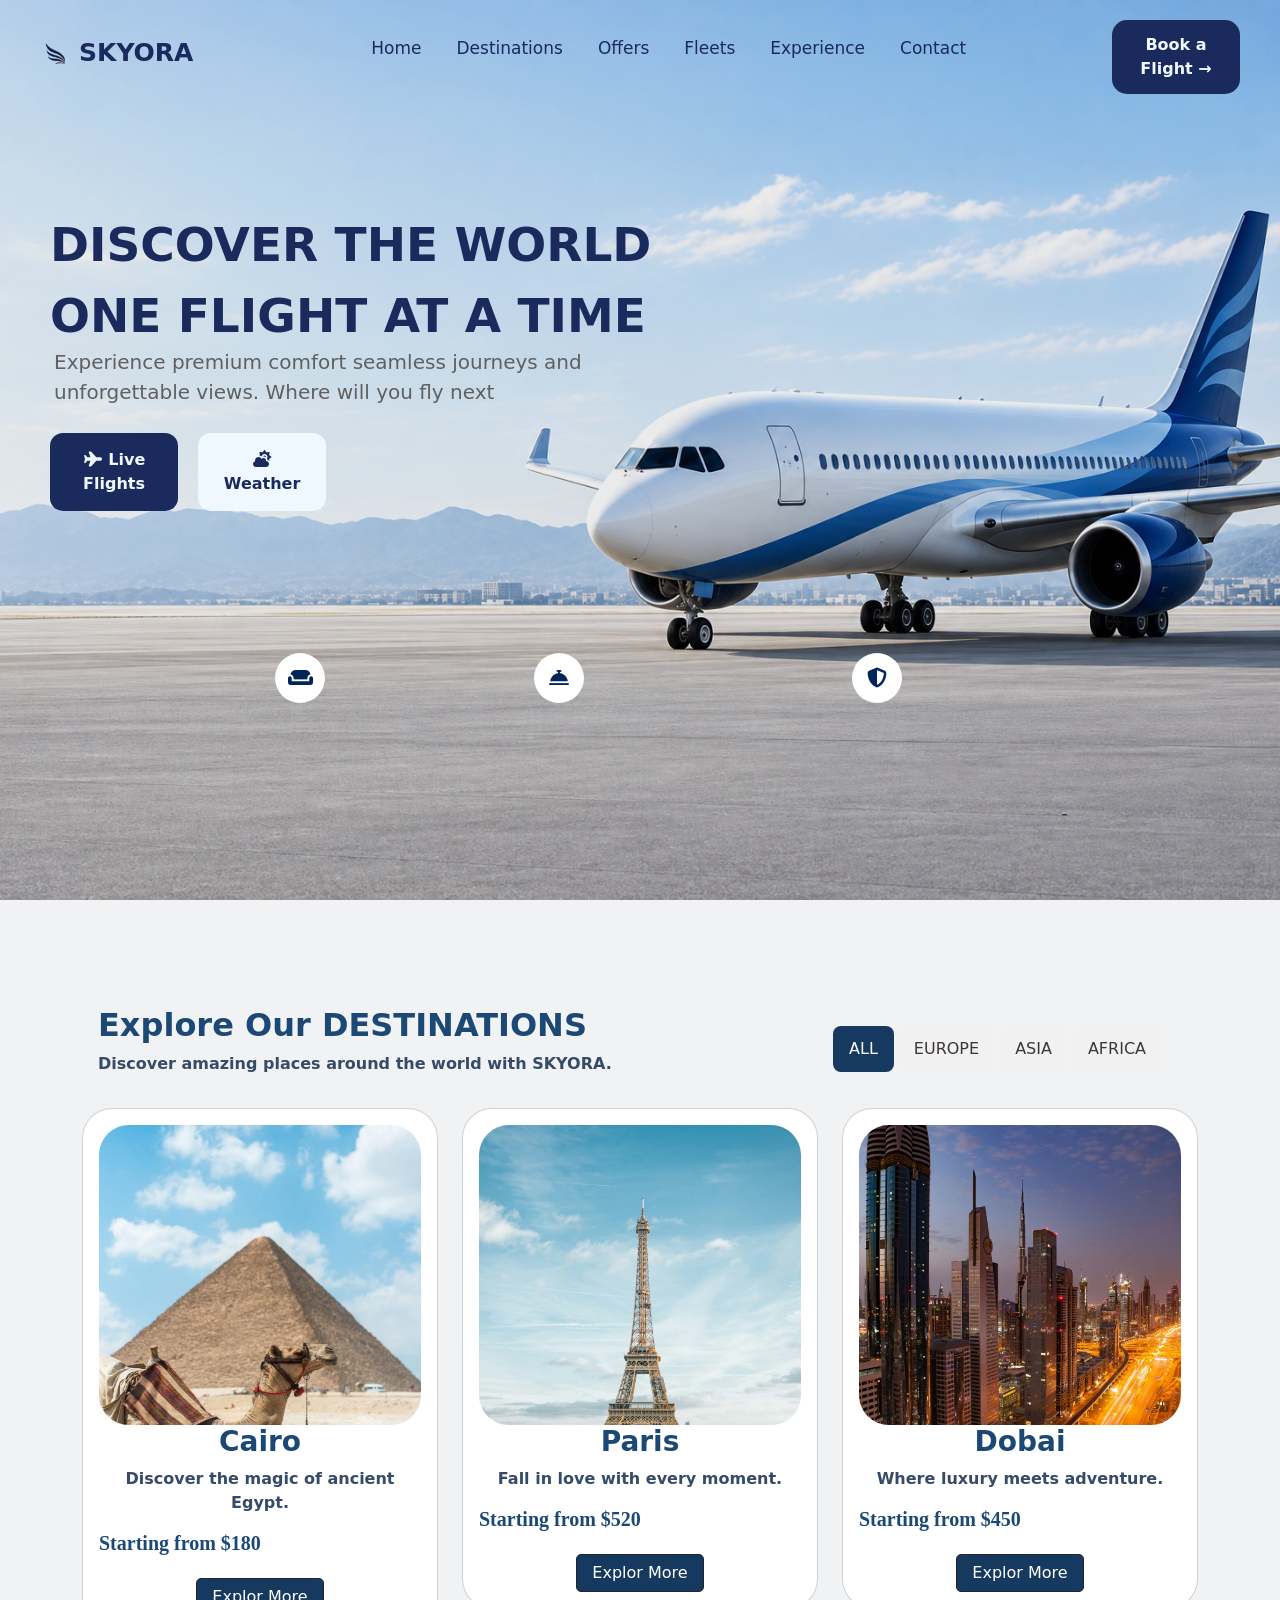
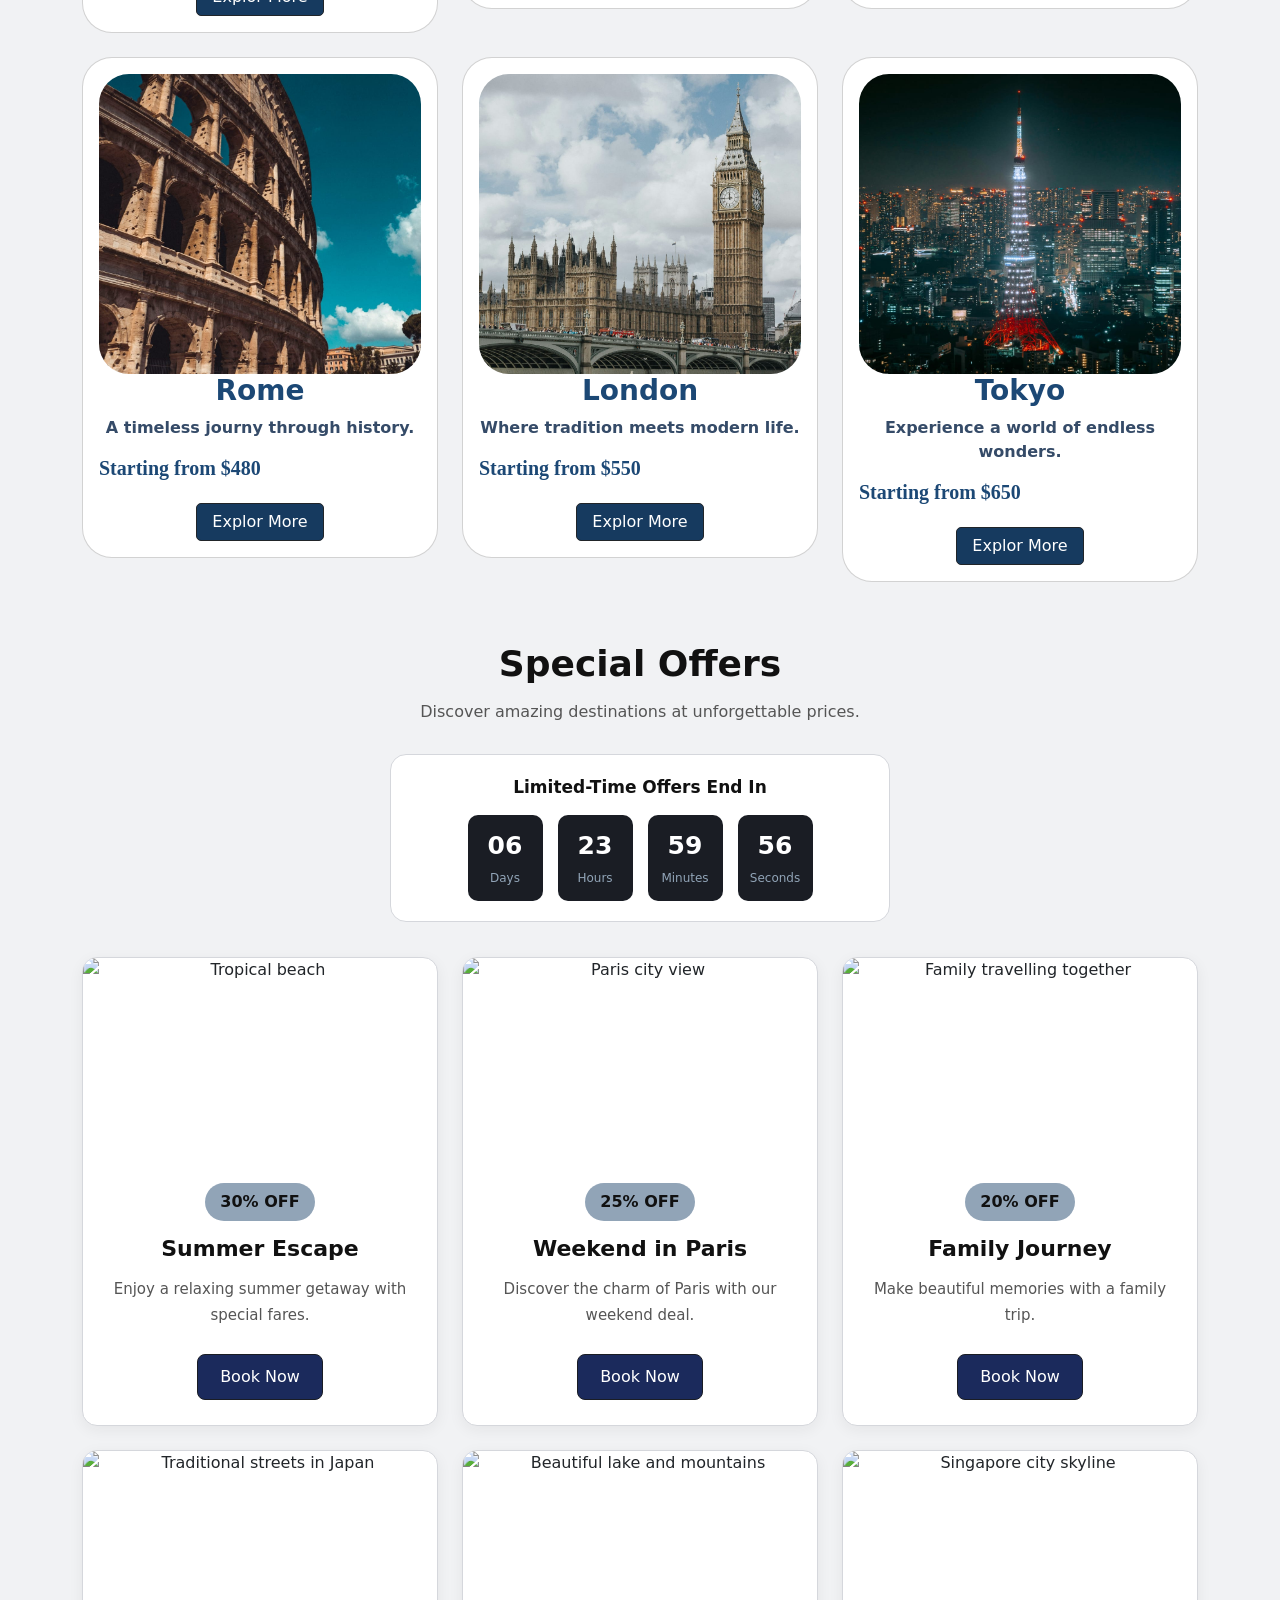
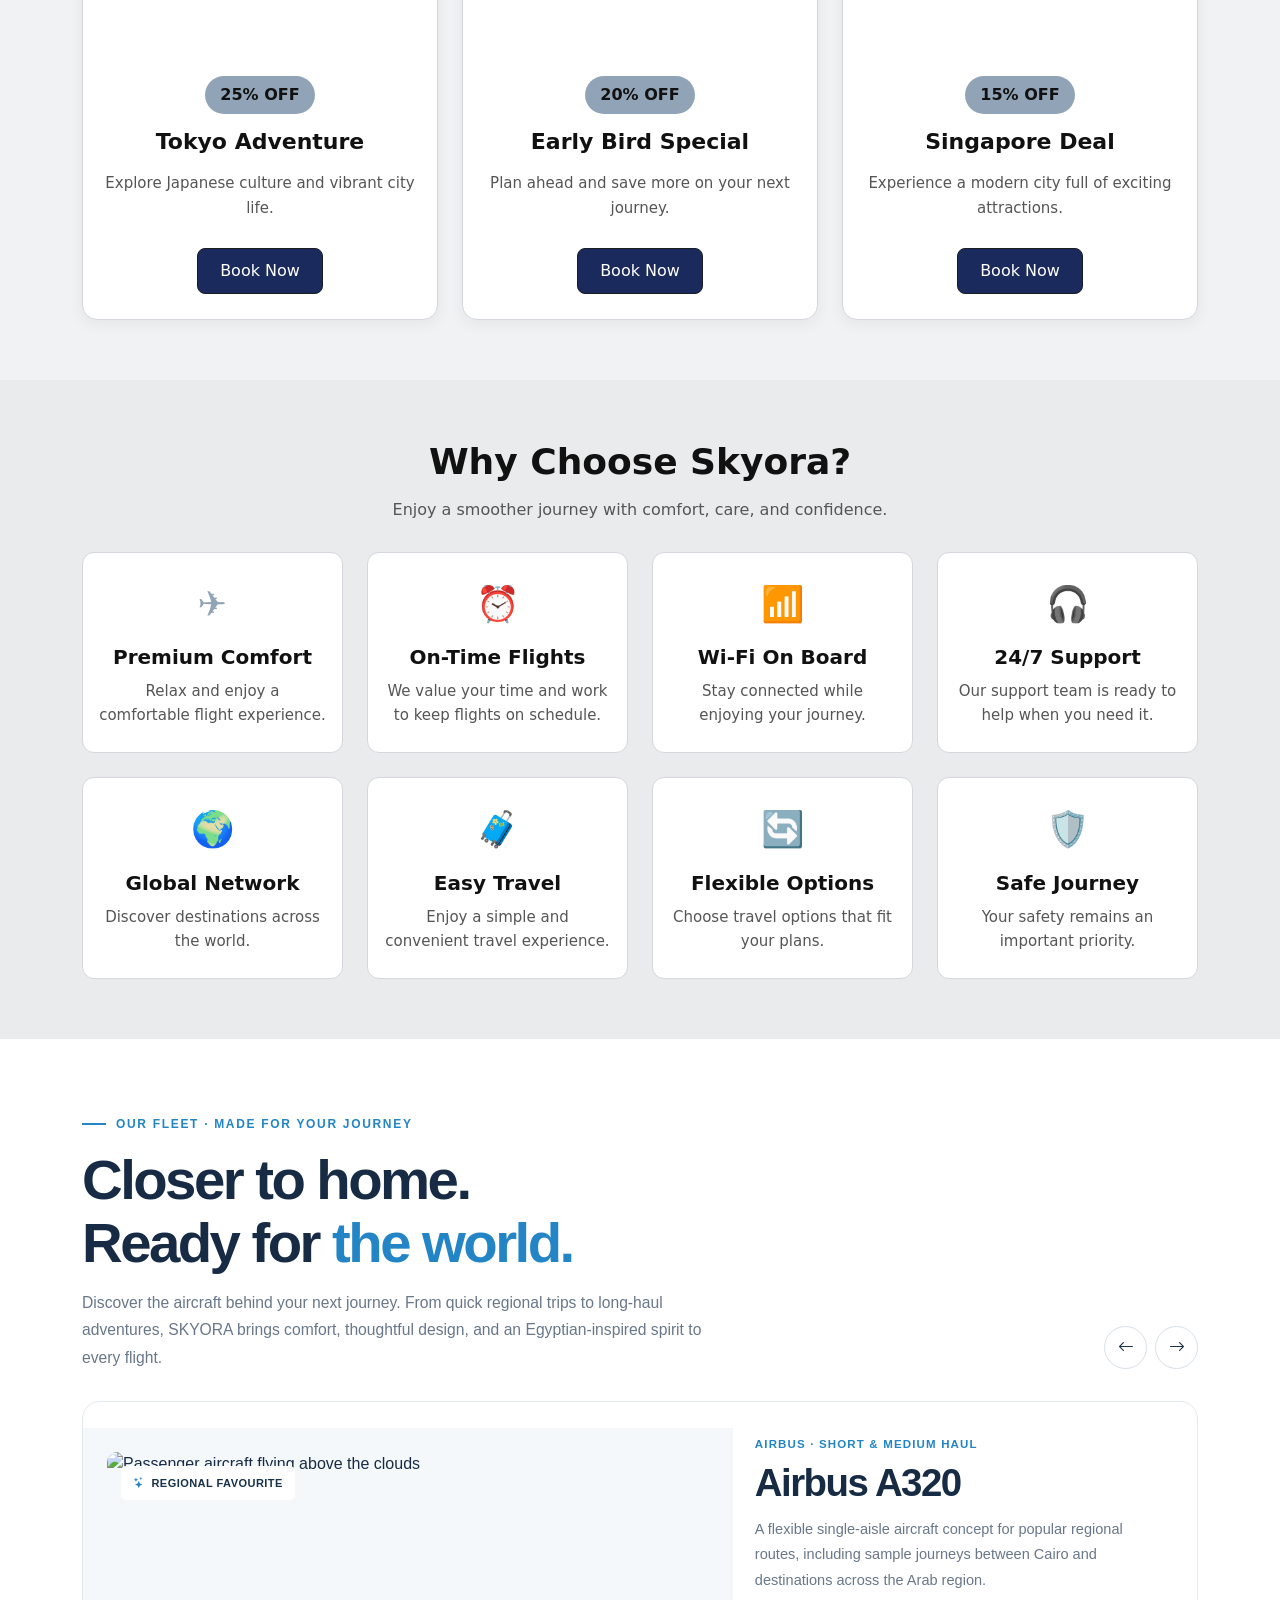
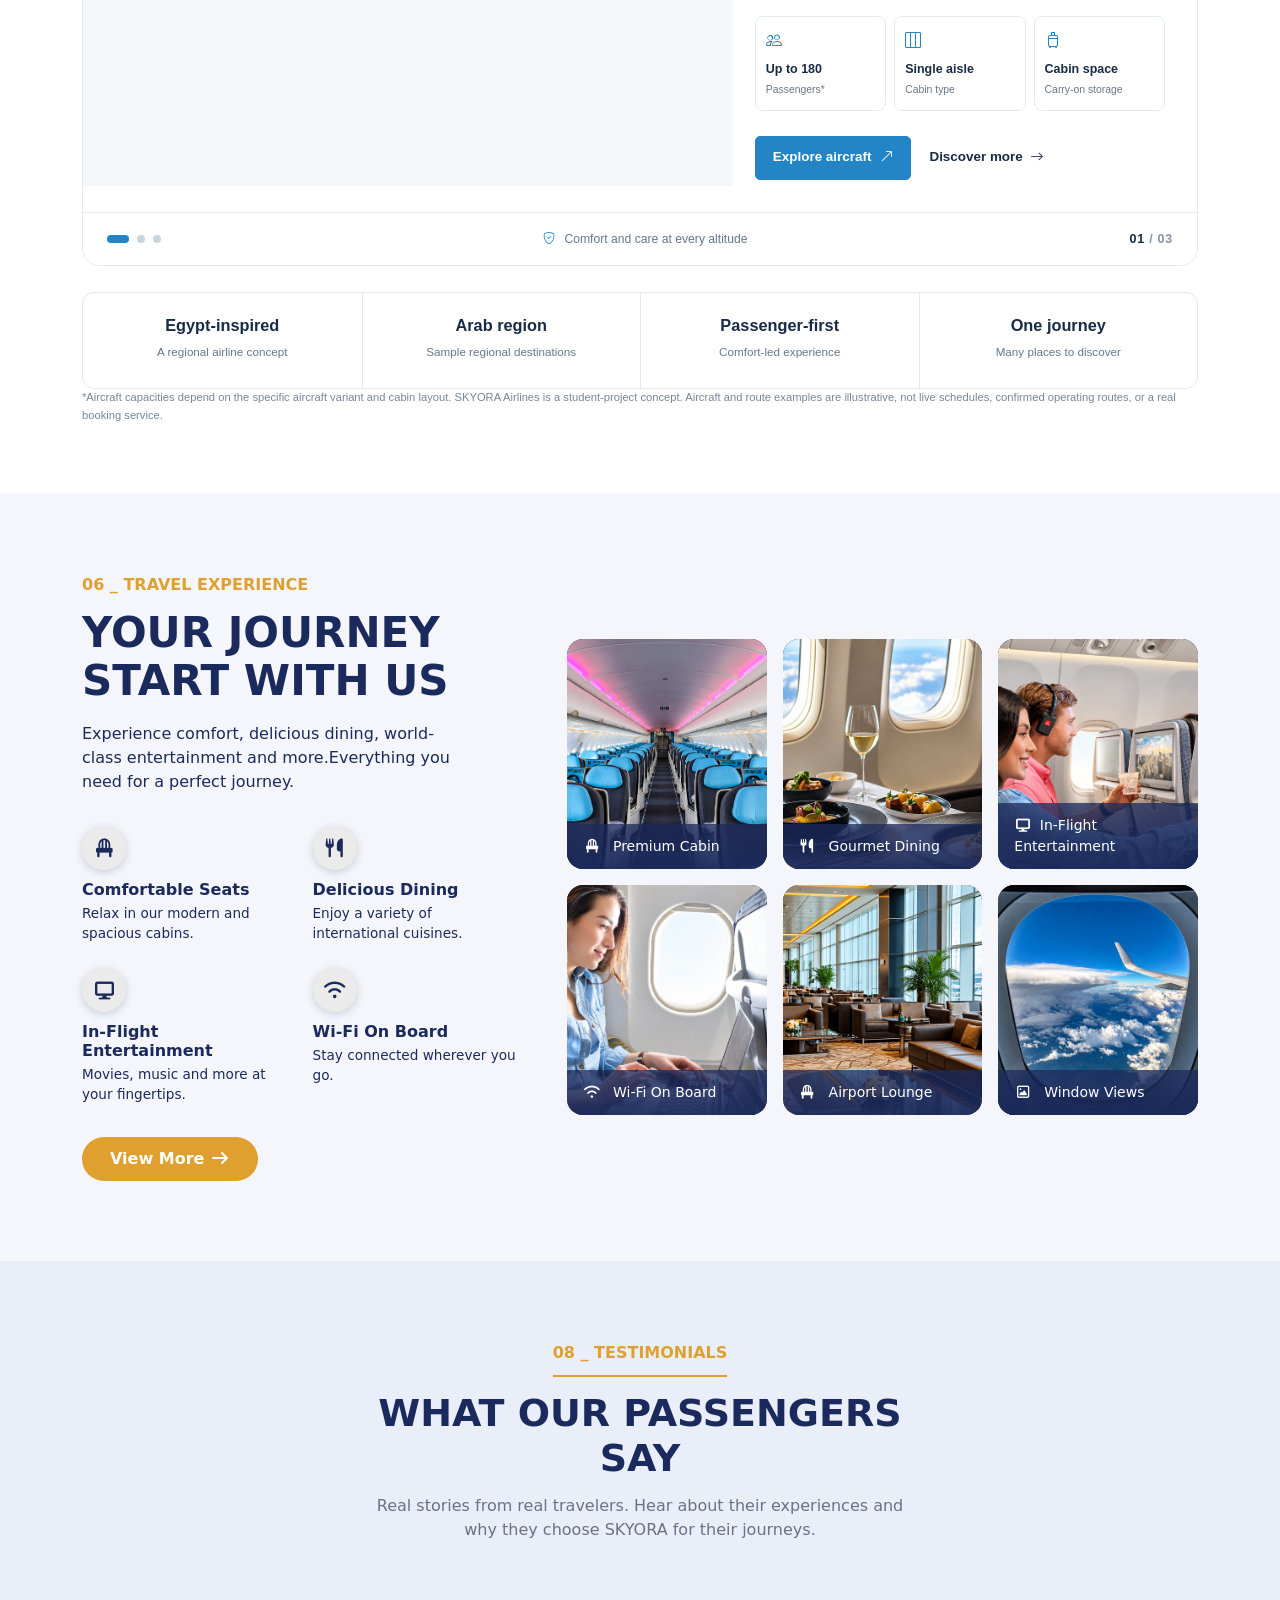
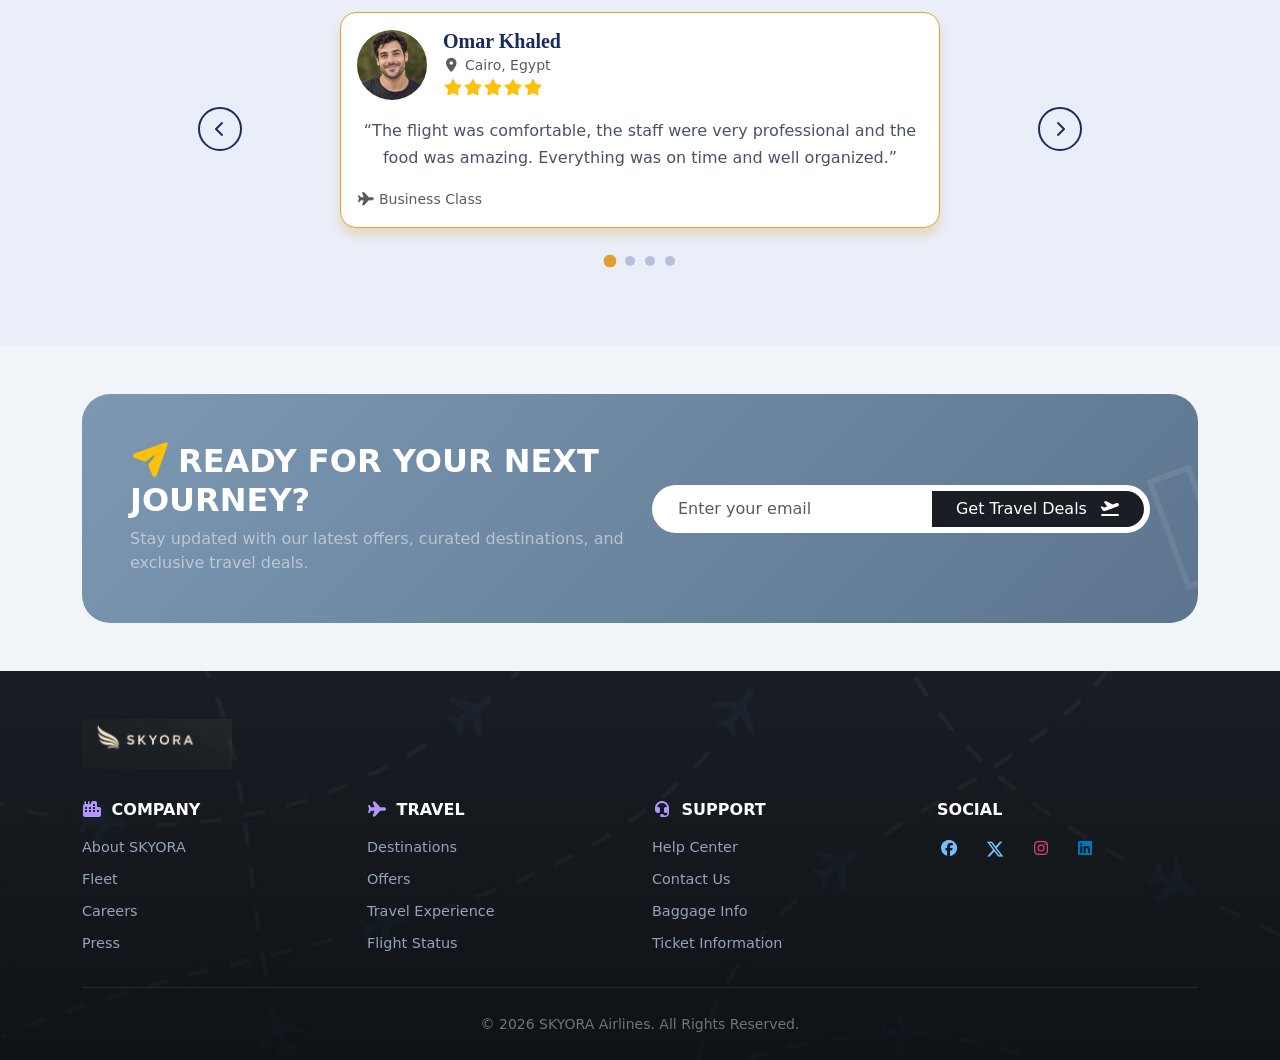
==== commit 8170b17a: "Update index.html" ====
--- a/index.html
+++ b/index.html
@@ -5,7 +5,7 @@
     <meta charset="UTF-8">
     <meta name="viewport" content="width=device-width, initial-scale=1.0">
 
-    <title>SKYORA | Explore Destinations</title>
+    <title>SKYORA</title>
     
     
     <link rel="stylesheet" href="offers/Sokaryoffers/css/bootstrap.min.css">
@@ -905,4 +905,4 @@
 
 
 
-  +  
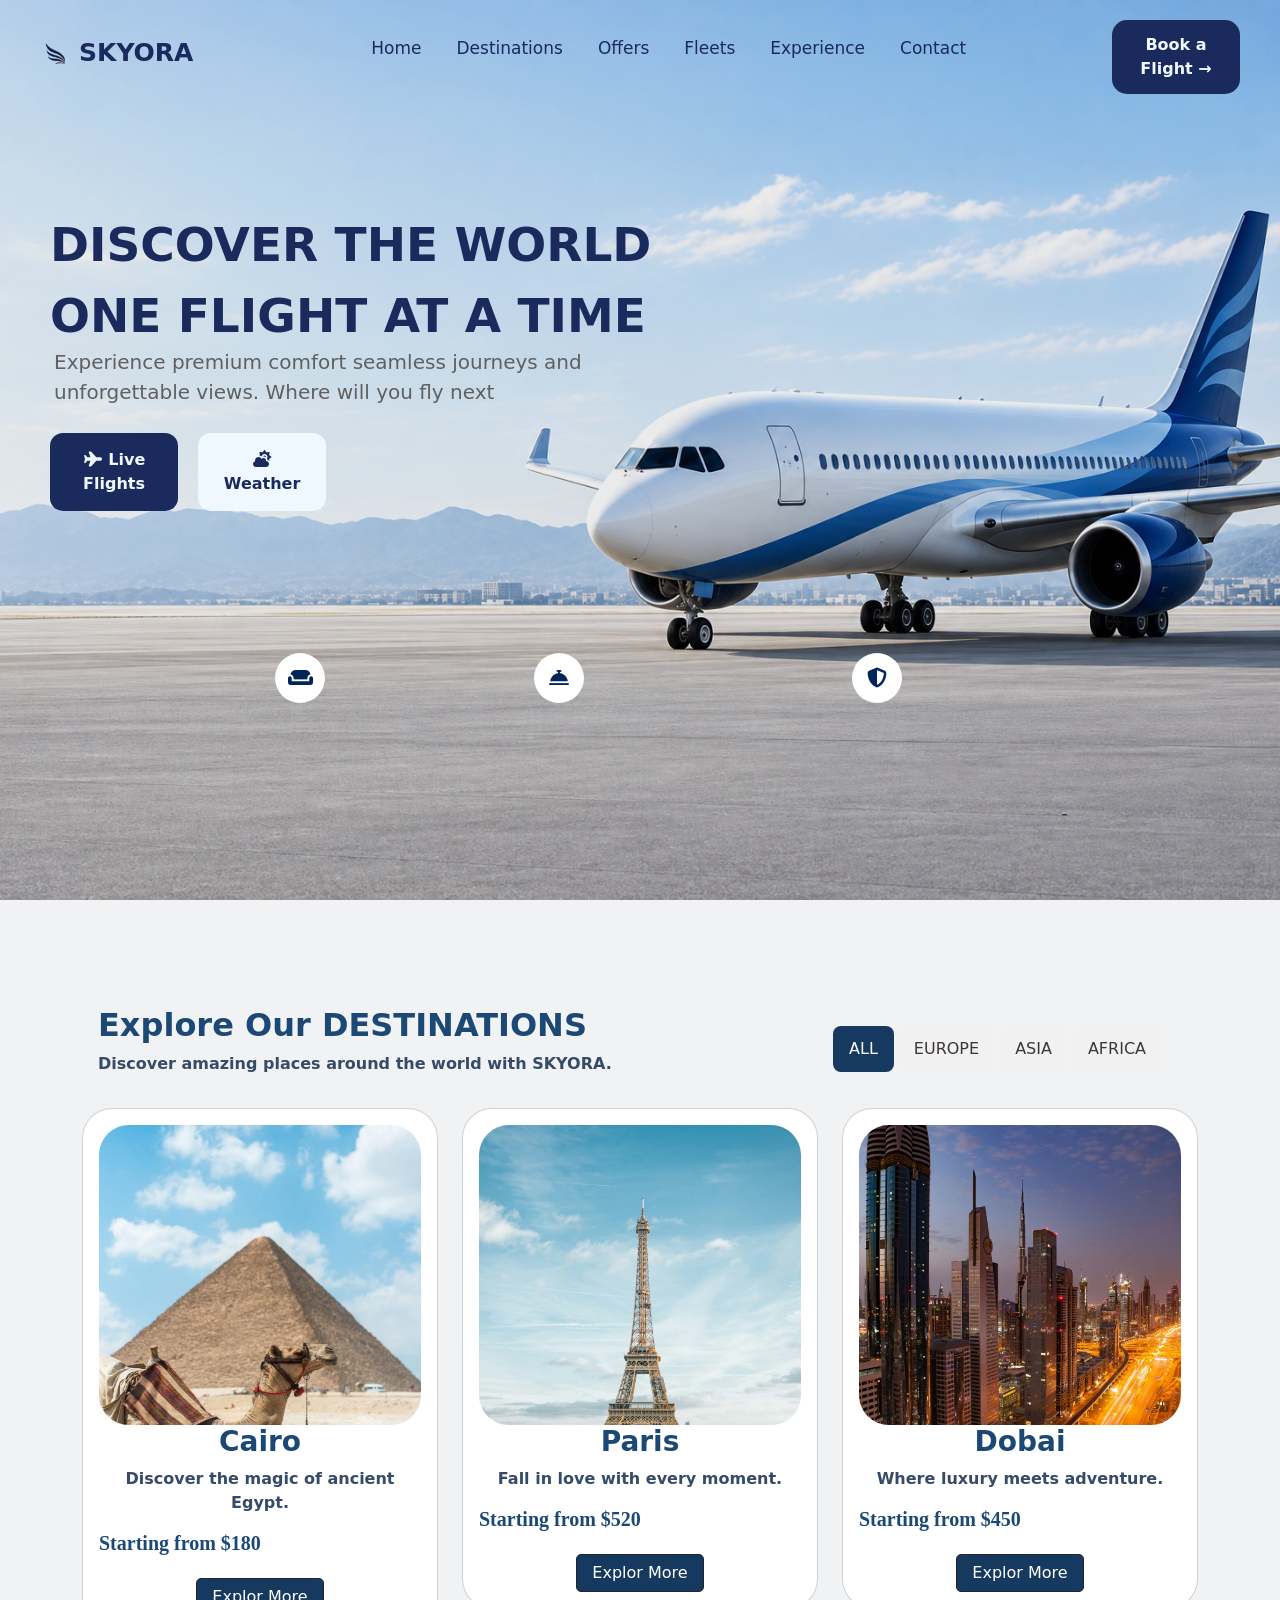
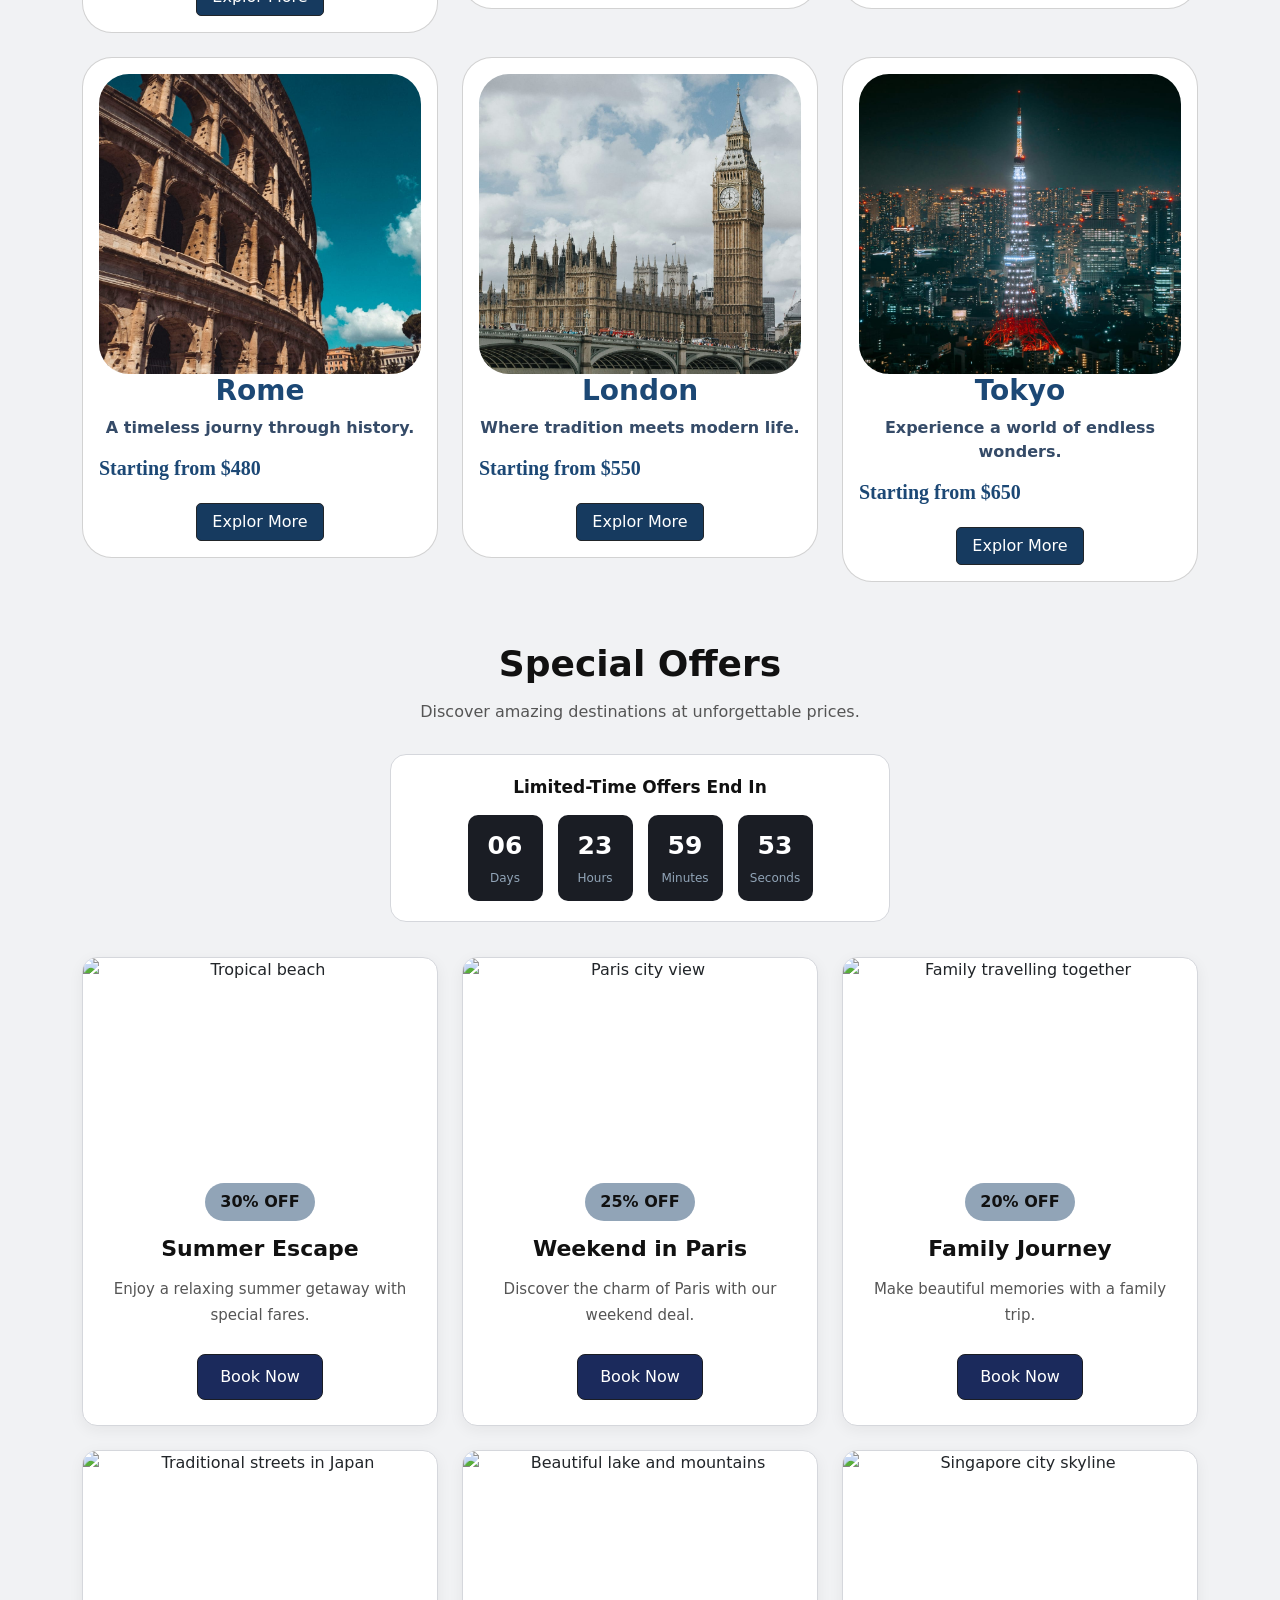
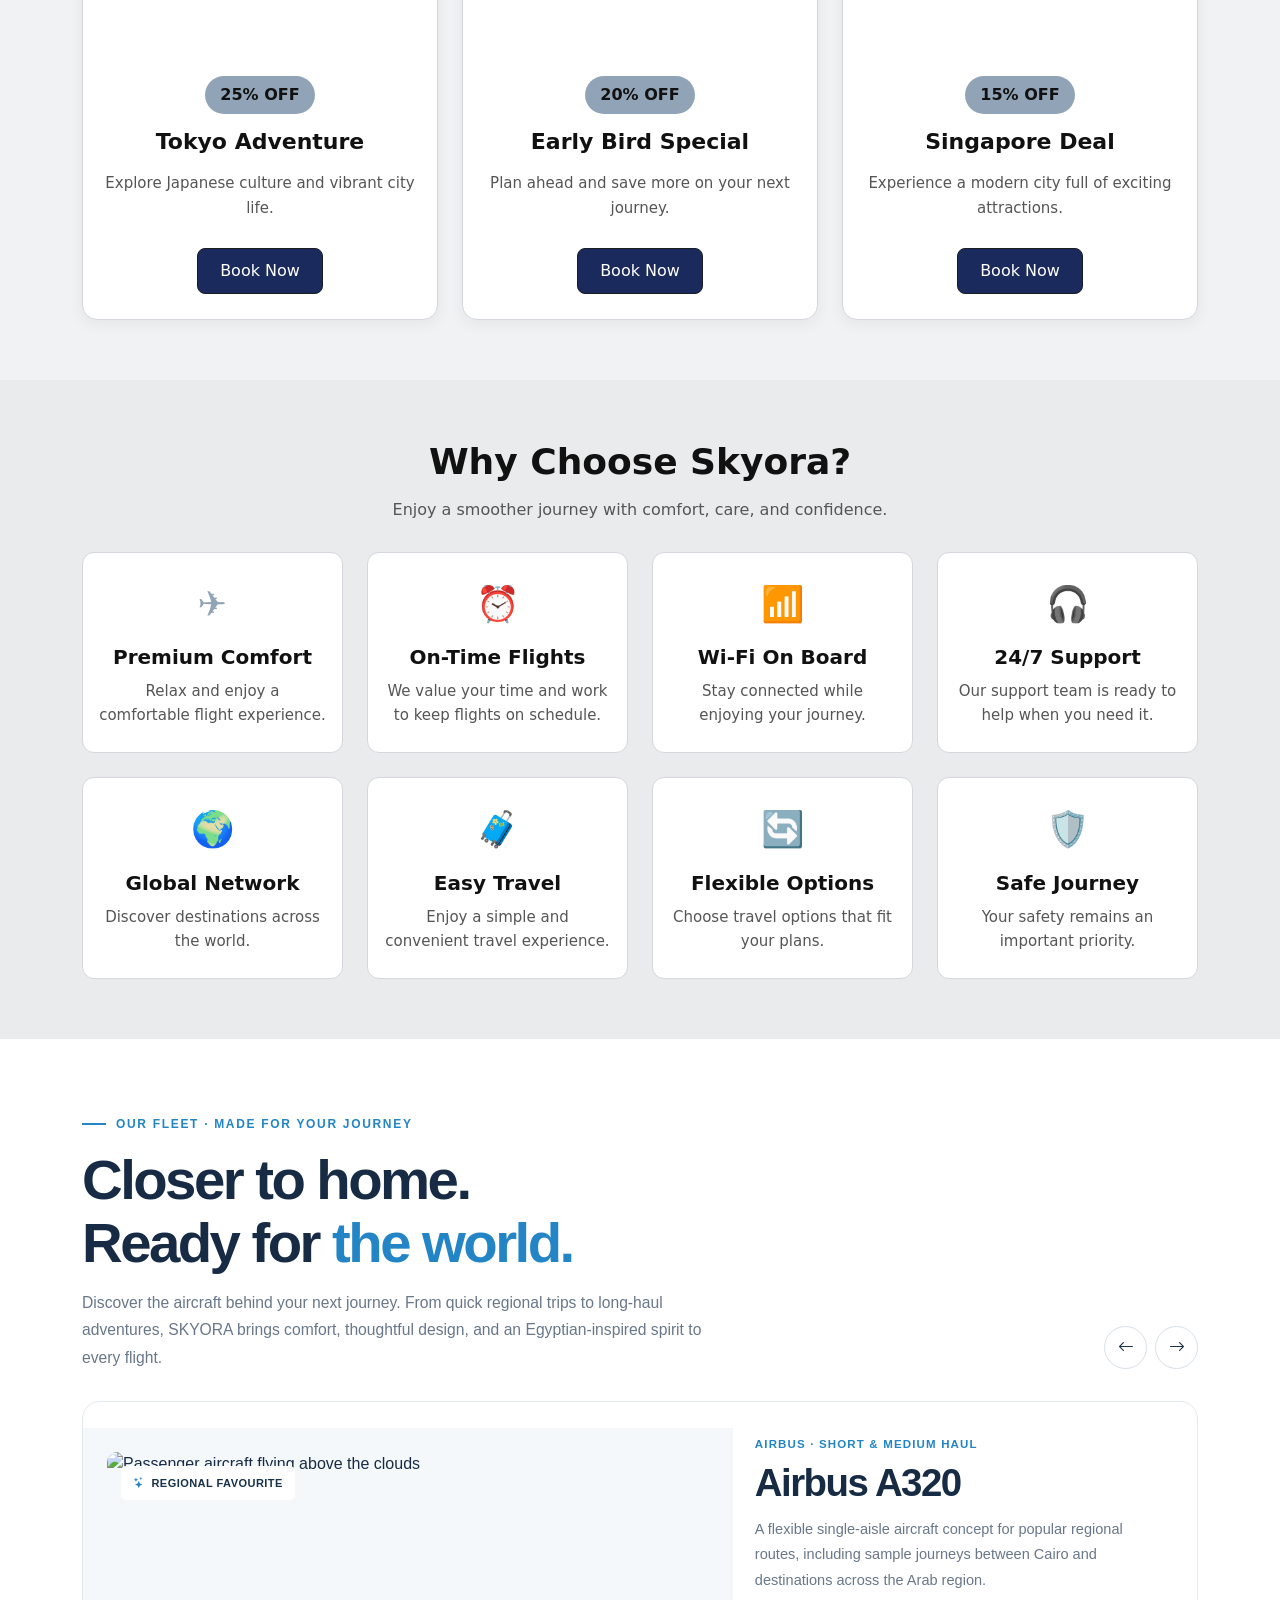
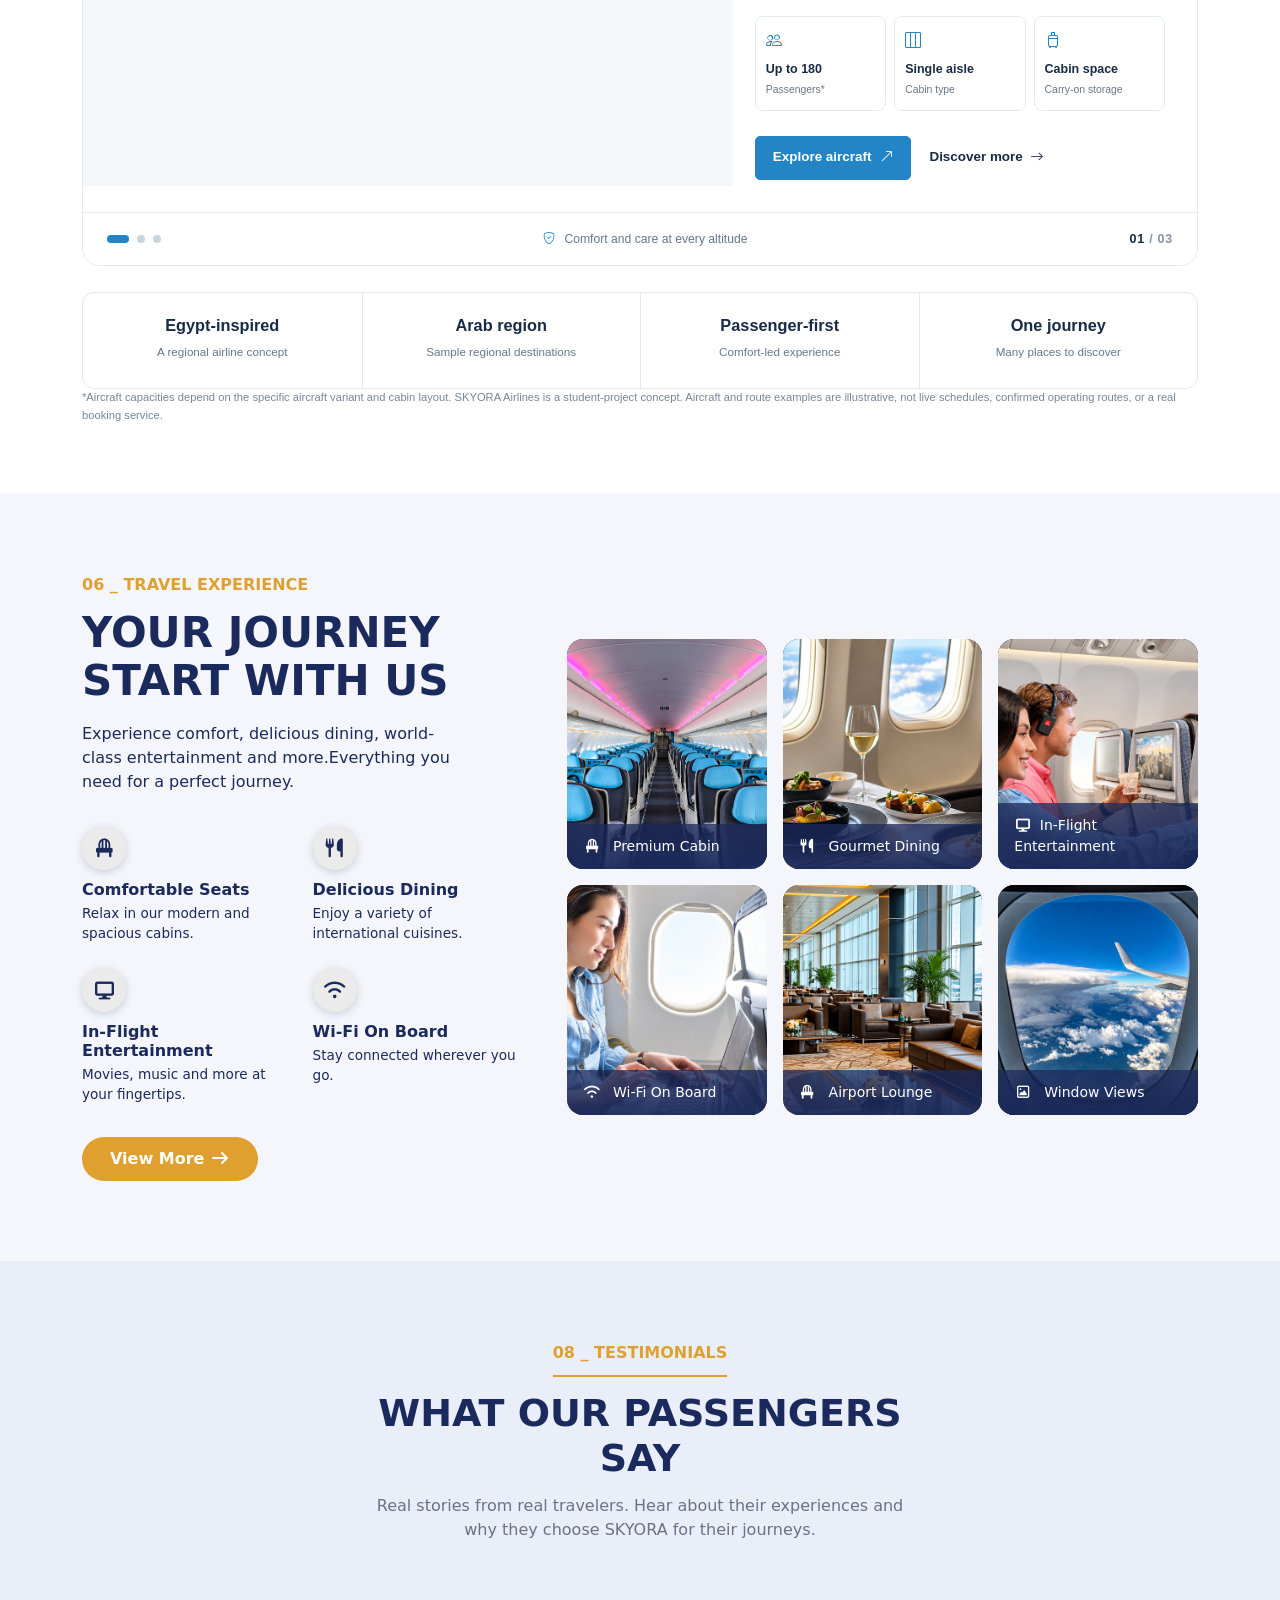
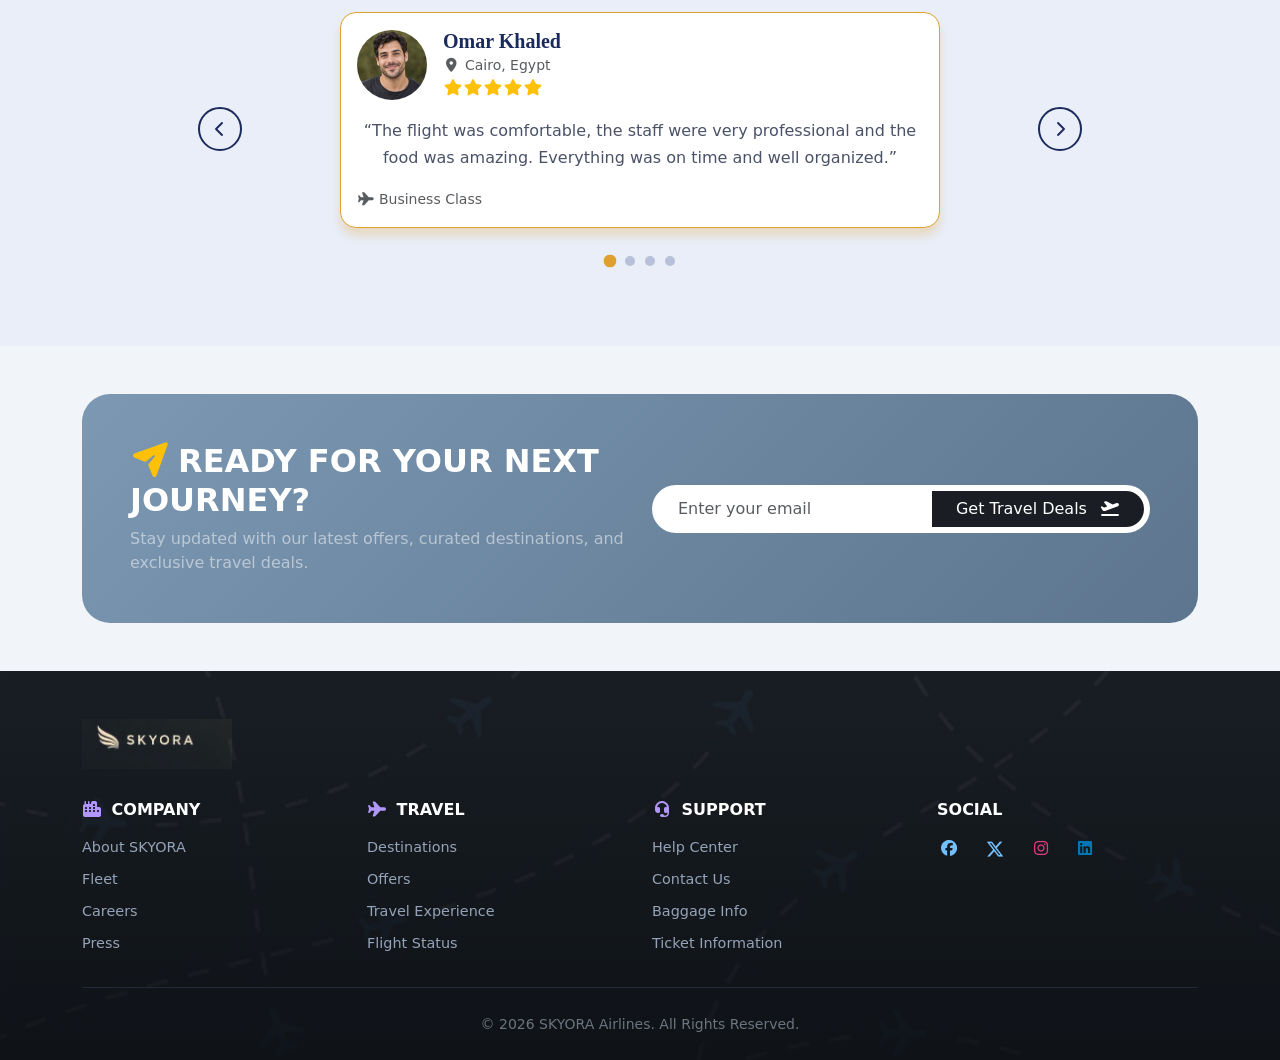
==== commit a04c70bf: "Update website design" ====
--- a/index.html
+++ b/index.html
@@ -6,8 +6,8 @@
     <meta name="viewport" content="width=device-width, initial-scale=1.0">
 
     <title>SKYORA</title>
-    
-    
+
+
     <link rel="stylesheet" href="offers/Sokaryoffers/css/bootstrap.min.css">
     <link rel="stylesheet" href="offers/Sokaryoffers/css/all.min.css">
     <link rel="stylesheet" href="HOMEE/JAVASCRIPT 5/in-sty.css">
@@ -17,10 +17,10 @@
     <link rel="stylesheet" href="Travel_Experiences/skyora_project/css/style.css">
     <link rel="stylesheet" href="footer-er/mini project/mini project/css/style.css">
     <link rel="stylesheet" href="https://cdn.jsdelivr.net/npm/bootstrap-icons@1.11.3/font/bootstrap-icons.min.css">
-    
-  </head>
-
-<body >
+
+</head>
+
+<body>
     <header id="head">
         <nav>
             <div class="logo">
@@ -67,6 +67,13 @@
                 <span>Weather</span>
             </button>
         </div>
+        <div id="flight">
+            <i class="fa-solid fa-plane"></i>
+            <div>
+                <h2>SK 204</h2>
+                <p>Cairo → Dubai</p>
+            </div>
+        </div>
         <div id="weat">
             <i class="fa-solid fa-cloud-sun"></i>
             <div>
@@ -104,7 +111,7 @@
     </section>
 
 
-    <section class="destinations"   id="destinations">
+    <section class="destinations" id="destinations">
 
         <div class="container ">
 
@@ -116,7 +123,7 @@
                         Discover amazing places around the world with SKYORA.
                     </p>
                 </div>
-                <div id="btn_container" class="d-flex flex-nowrap justify-content-center gap-1">
+                <div id="btn_container" class="d-flex flex-wrap justify-content-center gap-1">
                     <button class="btn-filter btn active" onclick="filterSelection('all')">ALL</button>
                     <button class="btn-filter" onclick="filterSelection('europe')">EUROPE</button>
                     <button class="btn-filter" onclick="filterSelection('asia')">ASIA</button>
@@ -127,7 +134,7 @@
 
             <div class="row g-4">
 
-                
+
                 <div class="filterDiv africa col-md-6 col-lg-4">
                     <div class="card p-3">
                         <img src="cairo.jpeg" alt="Cairo">
@@ -147,7 +154,7 @@
                     </div>
                 </div>
 
-                
+
                 <div class="filterDiv europe col-md-6 col-lg-4">
                     <div class="card p-3">
                         <img src="paris.jpeg" alt="Paris">
@@ -167,7 +174,7 @@
                     </div>
                 </div>
 
-                
+
                 <div class="filterDiv asia col-md-6 col-lg-4">
                     <div class="card p-3">
                         <img src="dopai.jpeg" alt="dobai">
@@ -186,7 +193,7 @@
                         </div>
                     </div>
                 </div>
-                
+
                 <div class="filterDiv europe col-md-6 col-lg-4">
                     <div class="card p-3">
                         <img src="rome.jpeg" alt="rome">
@@ -205,7 +212,7 @@
                         </div>
                     </div>
                 </div>
-                
+
                 <div class="filterDiv europe col-md-6 col-lg-4">
                     <div class="card p-3">
                         <img src="london.jpeg" alt="london">
@@ -224,7 +231,7 @@
                         </div>
                     </div>
                 </div>
-              
+
                 <div class="filterDiv asia col-md-6 col-lg-4">
                     <div class="card p-3">
                         <img src="tokyo.jpeg" alt="tokyo">
@@ -256,7 +263,7 @@
             <h2>Special Offers</h2>
             <p>Discover amazing destinations at unforgettable prices.</p>
 
-            
+
             <div class="countdown-box">
                 <p>Limited-Time Offers End In</p>
 
@@ -283,15 +290,13 @@
                 </div>
             </div>
 
-            
+
             <div class="row g-4" id="offers-container">
 
                 <div class="col-12 col-md-6 col-lg-4">
                     <div class="offer-card">
-                        <img
-                            src="https://images.unsplash.com/photo-1507525428034-b723cf961d3e?auto=format&fit=crop&w=800&q=80"
-                            alt="Tropical beach"
-                        >
+                        <img src="https://images.unsplash.com/photo-1507525428034-b723cf961d3e?auto=format&fit=crop&w=800&q=80"
+                            alt="Tropical beach">
                         <div class="offer-content">
                             <span class="offer-discount">30% OFF</span>
                             <h3>Summer Escape</h3>
@@ -305,10 +310,8 @@
 
                 <div class="col-12 col-md-6 col-lg-4">
                     <div class="offer-card">
-                        <img
-                            src="https://images.unsplash.com/photo-1502602898657-3e91760cbb34?auto=format&fit=crop&w=800&q=80"
-                            alt="Paris city view"
-                        >
+                        <img src="https://images.unsplash.com/photo-1502602898657-3e91760cbb34?auto=format&fit=crop&w=800&q=80"
+                            alt="Paris city view">
                         <div class="offer-content">
                             <span class="offer-discount">25% OFF</span>
                             <h3>Weekend in Paris</h3>
@@ -322,10 +325,8 @@
 
                 <div class="col-12 col-md-6 col-lg-4">
                     <div class="offer-card">
-                        <img
-                            src="https://images.unsplash.com/photo-1511895426328-dc8714191300?auto=format&fit=crop&w=800&q=80"
-                            alt="Family travelling together"
-                        >
+                        <img src="https://images.unsplash.com/photo-1511895426328-dc8714191300?auto=format&fit=crop&w=800&q=80"
+                            alt="Family travelling together">
                         <div class="offer-content">
                             <span class="offer-discount">20% OFF</span>
                             <h3>Family Journey</h3>
@@ -339,10 +340,8 @@
 
                 <div class="col-12 col-md-6 col-lg-4">
                     <div class="offer-card">
-                        <img
-                            src="https://images.unsplash.com/photo-1493976040374-85c8e12f0c0e?auto=format&fit=crop&w=800&q=80"
-                            alt="Traditional streets in Japan"
-                        >
+                        <img src="https://images.unsplash.com/photo-1493976040374-85c8e12f0c0e?auto=format&fit=crop&w=800&q=80"
+                            alt="Traditional streets in Japan">
                         <div class="offer-content">
                             <span class="offer-discount">25% OFF</span>
                             <h3>Tokyo Adventure</h3>
@@ -356,10 +355,8 @@
 
                 <div class="col-12 col-md-6 col-lg-4">
                     <div class="offer-card">
-                        <img
-                            src="https://images.unsplash.com/photo-1476514525535-07fb3b4ae5f1?auto=format&fit=crop&w=800&q=80"
-                            alt="Beautiful lake and mountains"
-                        >
+                        <img src="https://images.unsplash.com/photo-1476514525535-07fb3b4ae5f1?auto=format&fit=crop&w=800&q=80"
+                            alt="Beautiful lake and mountains">
                         <div class="offer-content">
                             <span class="offer-discount">20% OFF</span>
                             <h3>Early Bird Special</h3>
@@ -373,10 +370,8 @@
 
                 <div class="col-12 col-md-6 col-lg-4">
                     <div class="offer-card">
-                        <img
-                            src="https://images.unsplash.com/photo-1525625293386-3f8f99389edd?auto=format&fit=crop&w=800&q=80"
-                            alt="Singapore city skyline"
-                        >
+                        <img src="https://images.unsplash.com/photo-1525625293386-3f8f99389edd?auto=format&fit=crop&w=800&q=80"
+                            alt="Singapore city skyline">
                         <div class="offer-content">
                             <span class="offer-discount">15% OFF</span>
                             <h3>Singapore Deal</h3>
@@ -393,7 +388,7 @@
     </section>
 
 
-   
+
     <section class="why-us-section" id="why-us">
         <div class="container">
 
@@ -473,436 +468,535 @@
     </section>
 
     <section class="skyora-fleet" id="fleet" aria-labelledby="fleet-title">
-      <div class="container">
-        <div class="fleet-header">
-          <div>
-            <div class="fleet-eyebrow">OUR FLEET · MADE FOR YOUR JOURNEY</div>
-            <h1 class="fleet-title" id="fleet-title">Closer to home.<br>Ready for <span>the world.</span></h1>
-            <p class="fleet-intro">Discover the aircraft behind your next journey. From quick regional trips to long-haul adventures, SKYORA brings comfort, thoughtful design, and an Egyptian-inspired spirit to every flight.</p>
-          </div>
-          <div class="fleet-controls" aria-label="Aircraft carousel controls">
-            <button class="fleet-control" id="fleet-prev" type="button" aria-label="Previous aircraft"><i class="bi bi-arrow-left" aria-hidden="true"></i></button>
-            <button class="fleet-control" id="fleet-next" type="button" aria-label="Next aircraft"><i class="bi bi-arrow-right" aria-hidden="true"></i></button>
-          </div>
-        </div>
-
-        <div class="fleet-carousel" aria-label="Aircraft carousel" aria-roledescription="carousel" tabindex="0">
-          <article class="fleet-slide is-active" aria-hidden="false">
-            <div class="row g-0 align-items-center">
-              <div class="col-lg-7">
-                <div class="fleet-visual">
-                  <div class="fleet-tag"><i class="bi bi-stars" aria-hidden="true"></i> Regional favourite</div>
-                  <img class="fleet-aircraft-image" src="https://images.unsplash.com/photo-1436491865332-7a61a109cc05?auto=format&fit=crop&w=1400&q=85" alt="Passenger aircraft flying above the clouds" fetchpriority="high">
-                </div>
-              </div>
-              <div class="col-lg-5">
-                <div class="fleet-info">
-                  <div class="fleet-maker">Airbus · Short &amp; medium haul</div>
-                  <h2 class="fleet-aircraft-name">Airbus A320</h2>
-                  <p class="fleet-description">A flexible single-aisle aircraft concept for popular regional routes, including sample journeys between Cairo and destinations across the Arab region.</p>
-                  <div class="fleet-specs">
-                    <div class="fleet-spec"><i class="bi bi-people" aria-hidden="true"></i><strong>Up to 180</strong><span>Passengers*</span></div>
-                    <div class="fleet-spec"><i class="bi bi-layout-three-columns" aria-hidden="true"></i><strong>Single aisle</strong><span>Cabin type</span></div>
-                    <div class="fleet-spec"><i class="bi bi-suitcase2" aria-hidden="true"></i><strong>Cabin space</strong><span>Carry-on storage</span></div>
-                  </div>
-                  <div class="fleet-actions"><a class="fleet-primary-button choose-plane" href="#fleet-highlights" data-aircraft="Airbus A320">Explore aircraft <i class="bi bi-arrow-up-right" aria-hidden="true"></i></a><a class="fleet-text-link" href="#fleet-highlights">Discover more <i class="bi bi-arrow-right" aria-hidden="true"></i></a></div>
-                </div>
-              </div>
-            </div>
-          </article>
-
-          <article class="fleet-slide" aria-hidden="true">
-            <div class="row g-0 align-items-center">
-              <div class="col-lg-7">
-                <div class="fleet-visual">
-                  <div class="fleet-tag"><i class="bi bi-globe2" aria-hidden="true"></i> Long-haul comfort</div>
-                  <img class="fleet-aircraft-image" src="https://images.unsplash.com/photo-1540962351504-03099e0a754b?auto=format&fit=crop&w=1400&q=85" alt="Commercial passenger jet flying in a blue sky" loading="lazy">
-                </div>
-              </div>
-              <div class="col-lg-5">
-                <div class="fleet-info">
-                  <div class="fleet-maker">Boeing · Long haul</div>
-                  <h2 class="fleet-aircraft-name">Boeing 787</h2>
-                  <p class="fleet-description">A wide-body aircraft concept for longer journeys, designed around a calm cabin atmosphere and passenger comfort across international routes.</p>
-                  <div class="fleet-specs">
-                    <div class="fleet-spec"><i class="bi bi-people" aria-hidden="true"></i><strong>Variant based</strong><span>Passenger capacity*</span></div>
-                    <div class="fleet-spec"><i class="bi bi-arrows-angle-expand" aria-hidden="true"></i><strong>Wide body</strong><span>Cabin type</span></div>
-                    <div class="fleet-spec"><i class="bi bi-globe2" aria-hidden="true"></i><strong>Long range</strong><span>International travel</span></div>
-                  </div>
-                  <div class="fleet-actions"><a class="fleet-primary-button choose-plane" href="#fleet-highlights" data-aircraft="Boeing 787">Explore aircraft <i class="bi bi-arrow-up-right" aria-hidden="true"></i></a><a class="fleet-text-link" href="#fleet-highlights">Discover more <i class="bi bi-arrow-right" aria-hidden="true"></i></a></div>
-                </div>
-              </div>
-            </div>
-          </article>
-
-          <article class="fleet-slide" aria-hidden="true">
-            <div class="row g-0 align-items-center">
-              <div class="col-lg-7">
-                <div class="fleet-visual">
-                  <div class="fleet-tag"><i class="bi bi-gem" aria-hidden="true"></i> Next-generation travel</div>
-                  <img class="fleet-aircraft-image" src="https://images.unsplash.com/photo-1517479149777-5f3b1511d5ad?auto=format&fit=crop&w=1400&q=85" alt="Airliner photographed in flight" loading="lazy">
-                </div>
-              </div>
-              <div class="col-lg-5">
-                <div class="fleet-info">
-                  <div class="fleet-maker">Airbus · Long haul</div>
-                  <h2 class="fleet-aircraft-name">Airbus A350</h2>
-                  <p class="fleet-description">A next-generation wide-body concept for premium long-distance travel, spacious surroundings, and a refined passenger experience.</p>
-                  <div class="fleet-specs">
-                    <div class="fleet-spec"><i class="bi bi-people" aria-hidden="true"></i><strong>Variant based</strong><span>Passenger capacity*</span></div>
-                    <div class="fleet-spec"><i class="bi bi-stars" aria-hidden="true"></i><strong>Wide body</strong><span>Cabin type</span></div>
-                    <div class="fleet-spec"><i class="bi bi-globe-americas" aria-hidden="true"></i><strong>Long range</strong><span>International travel</span></div>
-                  </div>
-                  <div class="fleet-actions"><a class="fleet-primary-button choose-plane" href="#fleet-highlights" data-aircraft="Airbus A350">Explore aircraft <i class="bi bi-arrow-up-right" aria-hidden="true"></i></a><a class="fleet-text-link" href="#fleet-highlights">Discover more <i class="bi bi-arrow-right" aria-hidden="true"></i></a></div>
-                </div>
-              </div>
-            </div>
-          </article>
-
-          <div class="fleet-bottom">
-            <div class="fleet-pagination" role="group" aria-label="Choose aircraft">
-              <button class="fleet-dot is-active" type="button" data-slide="0" aria-label="Show Airbus A320" aria-pressed="true"></button>
-              <button class="fleet-dot" type="button" data-slide="1" aria-label="Show Boeing 787" aria-pressed="false"></button>
-              <button class="fleet-dot" type="button" data-slide="2" aria-label="Show Airbus A350" aria-pressed="false"></button>
-            </div>
-            <p class="fleet-bottom-note"><i class="bi bi-shield-check" aria-hidden="true"></i> Comfort and care at every altitude</p>
-            <div class="fleet-counter"><strong id="fleet-current">01</strong> / 03</div>
-          </div>
-        </div>
-
-        <div class="fleet-highlights" id="fleet-highlights">
-          <div class="fleet-highlight"><strong>Egypt-inspired</strong><span>A regional airline concept</span></div>
-          <div class="fleet-highlight"><strong>Arab region</strong><span>Sample regional destinations</span></div>
-          <div class="fleet-highlight"><strong>Passenger-first</strong><span>Comfort-led experience</span></div>
-          <div class="fleet-highlight"><strong>One journey</strong><span>Many places to discover</span></div>
-        </div>
-        <p class="fleet-disclaimer">*Aircraft capacities depend on the specific aircraft variant and cabin layout. SKYORA Airlines is a student-project concept. Aircraft and route examples are illustrative, not live schedules, confirmed operating routes, or a real booking service.</p>
-      </div>
+        <div class="container">
+            <div class="fleet-header">
+                <div>
+                    <div class="fleet-eyebrow">OUR FLEET · MADE FOR YOUR JOURNEY</div>
+                    <h1 class="fleet-title" id="fleet-title">Closer to home.<br>Ready for <span>the world.</span></h1>
+                    <p class="fleet-intro">Discover the aircraft behind your next journey. From quick regional trips to
+                        long-haul adventures, SKYORA brings comfort, thoughtful design, and an Egyptian-inspired spirit
+                        to every flight.</p>
+                </div>
+                <div class="fleet-controls" aria-label="Aircraft carousel controls">
+                    <button class="fleet-control" id="fleet-prev" type="button" aria-label="Previous aircraft"><i
+                            class="bi bi-arrow-left" aria-hidden="true"></i></button>
+                    <button class="fleet-control" id="fleet-next" type="button" aria-label="Next aircraft"><i
+                            class="bi bi-arrow-right" aria-hidden="true"></i></button>
+                </div>
+            </div>
+
+            <div class="fleet-carousel" aria-label="Aircraft carousel" aria-roledescription="carousel" tabindex="0">
+                <article class="fleet-slide is-active" aria-hidden="false">
+                    <div class="row g-0 align-items-center">
+                        <div class="col-lg-7">
+                            <div class="fleet-visual">
+                                <div class="fleet-tag"><i class="bi bi-stars" aria-hidden="true"></i> Regional favourite
+                                </div>
+                                <img class="fleet-aircraft-image"
+                                    src="https://images.unsplash.com/photo-1436491865332-7a61a109cc05?auto=format&fit=crop&w=1400&q=85"
+                                    alt="Passenger aircraft flying above the clouds" fetchpriority="high">
+                            </div>
+                        </div>
+                        <div class="col-lg-5">
+                            <div class="fleet-info">
+                                <div class="fleet-maker">Airbus · Short &amp; medium haul</div>
+                                <h2 class="fleet-aircraft-name">Airbus A320</h2>
+                                <p class="fleet-description">A flexible single-aisle aircraft concept for popular
+                                    regional routes, including sample journeys between Cairo and destinations across the
+                                    Arab region.</p>
+                                <div class="fleet-specs">
+                                    <div class="fleet-spec"><i class="bi bi-people" aria-hidden="true"></i><strong>Up to
+                                            180</strong><span>Passengers*</span></div>
+                                    <div class="fleet-spec"><i class="bi bi-layout-three-columns"
+                                            aria-hidden="true"></i><strong>Single aisle</strong><span>Cabin type</span>
+                                    </div>
+                                    <div class="fleet-spec"><i class="bi bi-suitcase2"
+                                            aria-hidden="true"></i><strong>Cabin space</strong><span>Carry-on
+                                            storage</span></div>
+                                </div>
+                                <div class="fleet-actions"><a class="fleet-primary-button choose-plane"
+                                        href="#fleet-highlights" data-aircraft="Airbus A320">Explore aircraft <i
+                                            class="bi bi-arrow-up-right" aria-hidden="true"></i></a><a
+                                        class="fleet-text-link" href="#fleet-highlights">Discover more <i
+                                            class="bi bi-arrow-right" aria-hidden="true"></i></a></div>
+                            </div>
+                        </div>
+                    </div>
+                </article>
+
+                <article class="fleet-slide" aria-hidden="true">
+                    <div class="row g-0 align-items-center">
+                        <div class="col-lg-7">
+                            <div class="fleet-visual">
+                                <div class="fleet-tag"><i class="bi bi-globe2" aria-hidden="true"></i> Long-haul comfort
+                                </div>
+                                <img class="fleet-aircraft-image"
+                                    src="https://images.unsplash.com/photo-1540962351504-03099e0a754b?auto=format&fit=crop&w=1400&q=85"
+                                    alt="Commercial passenger jet flying in a blue sky" loading="lazy">
+                            </div>
+                        </div>
+                        <div class="col-lg-5">
+                            <div class="fleet-info">
+                                <div class="fleet-maker">Boeing · Long haul</div>
+                                <h2 class="fleet-aircraft-name">Boeing 787</h2>
+                                <p class="fleet-description">A wide-body aircraft concept for longer journeys, designed
+                                    around a calm cabin atmosphere and passenger comfort across international routes.
+                                </p>
+                                <div class="fleet-specs">
+                                    <div class="fleet-spec"><i class="bi bi-people"
+                                            aria-hidden="true"></i><strong>Variant based</strong><span>Passenger
+                                            capacity*</span></div>
+                                    <div class="fleet-spec"><i class="bi bi-arrows-angle-expand"
+                                            aria-hidden="true"></i><strong>Wide body</strong><span>Cabin type</span>
+                                    </div>
+                                    <div class="fleet-spec"><i class="bi bi-globe2" aria-hidden="true"></i><strong>Long
+                                            range</strong><span>International travel</span></div>
+                                </div>
+                                <div class="fleet-actions"><a class="fleet-primary-button choose-plane"
+                                        href="#fleet-highlights" data-aircraft="Boeing 787">Explore aircraft <i
+                                            class="bi bi-arrow-up-right" aria-hidden="true"></i></a><a
+                                        class="fleet-text-link" href="#fleet-highlights">Discover more <i
+                                            class="bi bi-arrow-right" aria-hidden="true"></i></a></div>
+                            </div>
+                        </div>
+                    </div>
+                </article>
+
+                <article class="fleet-slide" aria-hidden="true">
+                    <div class="row g-0 align-items-center">
+                        <div class="col-lg-7">
+                            <div class="fleet-visual">
+                                <div class="fleet-tag"><i class="bi bi-gem" aria-hidden="true"></i> Next-generation
+                                    travel</div>
+                                <img class="fleet-aircraft-image"
+                                    src="https://images.unsplash.com/photo-1517479149777-5f3b1511d5ad?auto=format&fit=crop&w=1400&q=85"
+                                    alt="Airliner photographed in flight" loading="lazy">
+                            </div>
+                        </div>
+                        <div class="col-lg-5">
+                            <div class="fleet-info">
+                                <div class="fleet-maker">Airbus · Long haul</div>
+                                <h2 class="fleet-aircraft-name">Airbus A350</h2>
+                                <p class="fleet-description">A next-generation wide-body concept for premium
+                                    long-distance travel, spacious surroundings, and a refined passenger experience.</p>
+                                <div class="fleet-specs">
+                                    <div class="fleet-spec"><i class="bi bi-people"
+                                            aria-hidden="true"></i><strong>Variant based</strong><span>Passenger
+                                            capacity*</span></div>
+                                    <div class="fleet-spec"><i class="bi bi-stars" aria-hidden="true"></i><strong>Wide
+                                            body</strong><span>Cabin type</span></div>
+                                    <div class="fleet-spec"><i class="bi bi-globe-americas"
+                                            aria-hidden="true"></i><strong>Long range</strong><span>International
+                                            travel</span></div>
+                                </div>
+                                <div class="fleet-actions"><a class="fleet-primary-button choose-plane"
+                                        href="#fleet-highlights" data-aircraft="Airbus A350">Explore aircraft <i
+                                            class="bi bi-arrow-up-right" aria-hidden="true"></i></a><a
+                                        class="fleet-text-link" href="#fleet-highlights">Discover more <i
+                                            class="bi bi-arrow-right" aria-hidden="true"></i></a></div>
+                            </div>
+                        </div>
+                    </div>
+                </article>
+
+                <div class="fleet-bottom">
+                    <div class="fleet-pagination" role="group" aria-label="Choose aircraft">
+                        <button class="fleet-dot is-active" type="button" data-slide="0" aria-label="Show Airbus A320"
+                            aria-pressed="true"></button>
+                        <button class="fleet-dot" type="button" data-slide="1" aria-label="Show Boeing 787"
+                            aria-pressed="false"></button>
+                        <button class="fleet-dot" type="button" data-slide="2" aria-label="Show Airbus A350"
+                            aria-pressed="false"></button>
+                    </div>
+                    <p class="fleet-bottom-note"><i class="bi bi-shield-check" aria-hidden="true"></i> Comfort and care
+                        at every altitude</p>
+                    <div class="fleet-counter"><strong id="fleet-current">01</strong> / 03</div>
+                </div>
+            </div>
+
+            <div class="fleet-highlights" id="fleet-highlights">
+                <div class="fleet-highlight"><strong>Egypt-inspired</strong><span>A regional airline concept</span>
+                </div>
+                <div class="fleet-highlight"><strong>Arab region</strong><span>Sample regional destinations</span></div>
+                <div class="fleet-highlight"><strong>Passenger-first</strong><span>Comfort-led experience</span></div>
+                <div class="fleet-highlight"><strong>One journey</strong><span>Many places to discover</span></div>
+            </div>
+            <p class="fleet-disclaimer">*Aircraft capacities depend on the specific aircraft variant and cabin layout.
+                SKYORA Airlines is a student-project concept. Aircraft and route examples are illustrative, not live
+                schedules, confirmed operating routes, or a real booking service.</p>
+        </div>
     </section>
 
     <section id="travel-experience">
- <div class="container">
-    <div class="row align-items-center g-5">
-    <div class="col-lg-5">
-        <div class="travel-content">
-          <span class="travel-label"> 06 _ TRAVEL EXPERIENCE </span>
-          <h2> YOUR JOURNEY START WITH US </h2>
-          <P class="travel-description">Experience comfort, delicious dining, world-class entertainment and more.Everything you need for a perfect journey.</P>
-          <div class="travel-services">
-            <div class="row g-4">
-                <div class="col-6">
-                    <div class="services-item">
-                    <span class="services-icon"><i class="fa-solid fa-chair"></i></span>
-                    <h3>Comfortable Seats</h3>
-                    <p>Relax in our modern and spacious cabins.</p>
-                    </div>
-                </div>
-                <div class="col-6">
-                    <div class="services-item">
-                    <span class="services-icon">  <i class="fa-solid fa-utensils"></i>  </span>
-                    <h3>Delicious Dining</h3>
-                    <p>Enjoy a variety of international cuisines.</p>
-                    </div>
-               </div>
-               <div class="col-6">
-                   <div class="services-item">
-                   <span class="services-icon">  <i  class="fa-solid fa-display"></i>  </span>
-                   <h3>In-Flight Entertainment</h3>
-                   <p>Movies, music and more at your fingertips.</p>
-                   </div>
-                </div>
-                <div class="col-6">
-                  <div class="services-item">
-                   <span class="services-icon">  <i class="fa-solid fa-wifi"></i>  </span>
-                   <h3>Wi-Fi On Board</h3>
-                   <p>Stay connected wherever you go.</p>
-                  </div>
-                </div>
-            </div>
-            </div>
-            <a href="#moreCards" class="btn-view-more" id="viewMoreBtn"  data-bs-toggle="collapse" role="button" aria-expanded="false" aria-controls="moreCards"> View More <i class="fa-solid fa-arrow-right"></i></a> 
-        </div>
-    </div>
-      <div class="col-lg-7">
-             <div class="row g-3">
-                    <div class="col-6 col-md-4">
-                        <figure class="gallery-card">
-                            <img src="Travel_Experiences/skyora_project/images/aircraft_cabin_4k_3840x2176.png" alt="cabin">
-                            <figcaption><i class="fa-solid fa-chair"></i> Premium Cabin </figcaption>
-                        </figure>
-                    </div>
-                    <div class="col-6 col-md-4">
-                        <figure class="gallery-card">
-                            <img src="Travel_Experiences/skyora_project/images/gourmet-dining.png" alt="Gourmet Dining">
-                            <figcaption><i class="fa-solid fa-utensils"></i> Gourmet Dining </figcaption>
-                        </figure>
-                    </div>
-                    <div class="col-6 col-md-4">
-                        <figure class="gallery-card">
-                            <img src="Travel_Experiences/skyora_project/images/entertainment.png" alt="In-Flight Entertainment">
-                            <figcaption><i class="fa-solid fa-display"></i>In-Flight Entertainment</figcaption>
-                        </figure>
-                    </div>
-                    <div class="col-6 col-md-4">
-                        <figure class="gallery-card">
-                            <img src="Travel_Experiences/skyora_project/images/wifi.png" alt=" Wi-Fi On Board">
-                            <figcaption><i class="fa-solid fa-wifi"></i>  Wi-Fi On Board</figcaption>
-                        </figure>
-                    </div>
-                    <div class="col-6 col-md-4">
-                        <figure class="gallery-card">
-                            <img src="Travel_Experiences/skyora_project/images/airport-lounge.png" alt="Airport Lounge">
-                            <figcaption><i class="fa-solid fa-chair"></i> Airport Lounge</figcaption>
-                       </figure>
-                    </div>
-                    <div class="col-6 col-md-4">
-                        <figure class="gallery-card">
-                            <img src="Travel_Experiences/skyora_project/images/airplane_window_4k_3840x2176.png" alt="Window Views">
-                            <figcaption><i class="fa-regular fa-image"></i> Window Views</figcaption>
-                        </figure>
-                    </div>
-                  </div>
-                  <div class="collapse" id="moreCards">
-                      <div class="row g-3 mt-0">
-                          <div class="col-6 col-md-4">
-                              <figure class="gallery-card">
-                                  <img src="Travel_Experiences/skyora_project/images/spa_lounge_3840x2176.png" alt="Spa Lounge">
-                                  <figcaption><i class="fa-solid fa-spa"></i> Spa Lounge</figcaption>
-                              </figure>
-                          </div>
-                          <div class="col-6 col-md-4">
-                              <figure class="gallery-card">
-                                  <img src="Travel_Experiences/skyora_project/images/priority_boarding_3840x2176.png" alt="Priority Boarding">
-                                  <figcaption><i class="fa-solid fa-plane-departure"></i> Priority Boarding</figcaption>
-                              </figure>
-                          </div>
-                          <div class="col-6 col-md-4">
-                              <figure class="gallery-card">
-                                  <img src="Travel_Experiences/skyora_project/images/kids_corner_3840x2176.png" alt="Kids Corner">
-                                  <figcaption><i class="fa-solid fa-child"></i> Kids Corner</figcaption>
-                              </figure>
-                          </div>
-                          <div class="col-6 col-md-4">
-                              <figure class="gallery-card">
-                                  <img src="Travel_Experiences/skyora_project/images/chauffeur_service_3840x2176.png" alt="Chauffeur Service">
-                                  <figcaption><i class="fa-solid fa-car-side"></i> Chauffeur Service</figcaption>
-                              </figure>
-                          </div>
-                          <div class="col-6 col-md-4">
-                              <figure class="gallery-card">
-                                  <img src="Travel_Experiences/skyora_project/images/airline_crew_service_3840x2176.png" alt="Dedicated Crew">
-                                  <figcaption><i class="fa-solid fa-user-tie"></i> Dedicated Crew</figcaption>
-                              </figure>
-                          </div>
-                          <div class="col-6 col-md-4">
-                              <figure class="gallery-card">
-                                  <img src="Travel_Experiences/skyora_project/images/extra_baggage_3840x2176.png" alt="Extra Baggage">
-                                  <figcaption><i class="fa-solid fa-suitcase-rolling"></i> Extra Baggage</figcaption>
-                              </figure>
-                          </div>
-                         </div>
-                  </div> 
-                </div>           
-             </div>
-         </div>
- </section>
-
-  <section id="testimonials">
-    <div class="container">
-        <div class="testimonials-header text-center">
-            <span class="testimonials-label">08 _ TESTIMONIALS</span>
-            <h2>WHAT OUR PASSENGERS SAY</h2>
-            <p>Real stories from real travelers. Hear about their experiences and why they choose SKYORA for their journeys.</p>
-        </div>
-        <div id="testimonialCarousel" class="carousel slide testimonial-carousel" data-bs-ride="carousel">
-            <div class="carousel-inner">
-               <div class="carousel-item active">
-                 <div class="card testimonial-card mx-auto rounded-4">
-                    <div class="card-body">
-                       <div class="d-flex align-items-center gap-3 mb-3">
-                         <img src="Travel_Experiences/skyora_project/images/boy_1.png" alt="Omar Khaled" class="rounded-circle object-fit-cover" width="70" height="70">
-                          <div>
-                           <h5 class="card-title mb-0">Omar Khaled</h5>
-                           <small class="text-muted"><i class="fa-solid fa-location-dot"></i> Cairo, Egypt</small>
-                           <div class="text-warning"><i class="fa-solid fa-star"></i><i class="fa-solid fa-star"></i><i class="fa-solid fa-star"></i><i class="fa-solid fa-star"></i><i class="fa-solid fa-star"></i></div>
-                          </div>
-                        </div>
-                        <p class="card-text">“The flight was comfortable, the staff were very professional and the food was amazing. Everything was on time and well organized.”</p>
-                        <small class="text-muted"><i class="fa-solid fa-plane"></i> Business Class</small>
-                        </div>
-                    </div>
-                </div>
-                <div class="carousel-item">
-                   <div class="card testimonial-card mx-auto rounded-4">
-                    <div class="card-body">
-                     <div class="d-flex align-items-center gap-3 mb-3">
-                      <img src="Travel_Experiences/skyora_project/images/girl_1.png" alt="Sara Ahmed" class="rounded-circle object-fit-cover" width="70" height="70">
-                      <div>
-                       <h5 class="card-title mb-0">Sara Ahmed</h5>
-                       <small class="text-muted"><i class="fa-solid fa-location-dot"></i> Alexandria, Egypt</small>
-                      <div class="text-warning"><i class="fa-solid fa-star"></i><i class="fa-solid fa-star"></i><i class="fa-solid fa-star"></i><i class="fa-solid fa-star"></i><i class="fa-solid fa-star"></i></div>
-                      </div>
-                     </div>
-                      <p class="card-text">“SKYORA made my trip unforgettable! The cabin was so comfortable, the entertainment options were great, and the crew was incredibly kind.”</p>
-                      <small class="text-muted"><i class="fa-solid fa-plane"></i> Economy Class</small>
-                    </div>
-                    </div>
-                </div>
-                <div class="carousel-item">
-                  <div class="card testimonial-card mx-auto rounded-4">
-                   <div class="card-body">
-                    <div class="d-flex align-items-center gap-3 mb-3">
-                     <img src="Travel_Experiences/skyora_project/images/boy_2.png" alt="Mohamed Tarek" class="rounded-circle object-fit-cover" width="70" height="70">
-                     <div>
-                      <h5 class="card-title mb-0">Mohamed Tarek</h5>
-                      <small class="text-muted"><i class="fa-solid fa-location-dot"></i> Dubai, UAE</small>
-                      <div class="text-warning"><i class="fa-solid fa-star"></i><i class="fa-solid fa-star"></i><i class="fa-solid fa-star"></i><i class="fa-solid fa-star"></i><i class="fa-solid fa-star"></i></div>
-                     </div>
-                    </div>
-                     <p class="card-text">“From booking to landing, everything was seamless. The SKYORA team truly cares about their passengers. I'll definitely fly with them again!”</p>
-                     <small class="text-muted"><i class="fa-solid fa-plane"></i> First Class</small>
-                   </div>
-                  </div>
-                </div>
-                <div class="carousel-item">
-                 <div class="card testimonial-card mx-auto rounded-4">
-                  <div class="card-body">
-                   <div class="d-flex align-items-center gap-3 mb-3">
-                     <img src="Travel_Experiences/skyora_project/images/girl_2.png" alt="Nour Hassan" class="rounded-circle object-fit-cover" width="70" height="70">
-                     <div>
-                      <h5 class="card-title mb-0">Nour Hassan</h5>
-                      <small class="text-muted"><i class="fa-solid fa-location-dot"></i> Riyadh, KSA</small>
-                      <div class="text-warning"><i class="fa-solid fa-star"></i><i class="fa-solid fa-star"></i><i class="fa-solid fa-star"></i><i class="fa-solid fa-star"></i><i class="fa-solid fa-star"></i></div>
-                     </div>
-                   </div>
-                     <p class="card-text">“Boarding was quick, the Wi-Fi worked the whole flight and the lounge was a lovely place to wait. Highly recommended.”</p>
-                     <small class="text-muted"><i class="fa-solid fa-plane"></i> Business Class</small>
-                  </div>
-                 </div>
-                </div>
-            </div>
-            <button class="carousel-control-prev" type="button" data-bs-target="#testimonialCarousel" data-bs-slide="prev">
-                <i class="fa-solid fa-chevron-left"></i>
-                <span class="visually-hidden">Previous</span>
-            </button>
-            <button class="carousel-control-next" type="button" data-bs-target="#testimonialCarousel" data-bs-slide="next">
-                <i class="fa-solid fa-chevron-right"></i>
-                <span class="visually-hidden">Next</span>
-            </button>
-            <div class="carousel-indicators">
-                <button type="button" data-bs-target="#testimonialCarousel" data-bs-slide-to="0" class="active" aria-current="true" aria-label="Slide 1"></button>
-                <button type="button" data-bs-target="#testimonialCarousel" data-bs-slide-to="1" aria-label="Slide 2"></button>
-                <button type="button" data-bs-target="#testimonialCarousel" data-bs-slide-to="2" aria-label="Slide 3"></button>
-                <button type="button" data-bs-target="#testimonialCarousel" data-bs-slide-to="3" aria-label="Slide 4"></button>
-            </div>
-        </div>
-    </div>
- </section>
-
-
- <section class="newsletter-section py-5">
-  <div class="container">
-    <div class="newsletter-card text-white text-center text-md-start  p-md-5">
-      <div class="row align-items-center g-4">
-        
-        <div class="col-lg-6">
-          <h2 class="fw-bold mb-2"><i class="fa-solid fa-paper-plane fa-beat-fade me-2 text-warning"></i>READY FOR YOUR NEXT JOURNEY?</h2>
-          <p class="mb-0 text-white-50">Stay updated with our latest offers, curated destinations, and exclusive travel deals.</p>
-        </div>
-
-        <div class="col-lg-6">
-          <form id="newsletterForm" novalidate>
-            <div class="input-group newsletter-input-group">
-              <input type="email" id="newsletterEmail" class="form-control" placeholder="Enter your email" >
-
-              <button class="btn btn-dark px-4 fw-medium" type="submit">
-                  Get Travel Deals <i class="fa-solid fa-plane-departure fa-bounce ms-2"></i>
-            </button>
-            </div>
-
-            <small id="formMessage" class="d-none mt-2 d-block"></small>
-          </form>
-        </div>
-      </div>
-    </div>
-  </div>
-</section>
-
-<footer class="skyora-footer pt-5 pb-4 text-white" id="contact">
-  <div class="container">
-    
-    <div class="footer-brand mb-4">
-      <a href="#" class="d-inline-flex align-items-center text-decoration-none text-white">
-        <img src="footer-er/mini project/mini project/images/SKYORA%20Logo.jpeg" alt="SKYORA Logo" class="footer-logo">
-      </a>
-    </div>
-
-    <div class="row g-4 justify-content-between">
-
-      <nav class="col-lg-3 col-md-6 col-6" >
-        <h6 class="text-uppercase fw-bold text-white mb-3">
-          <i class="fa-solid fa-city fa-beat-fade me-1" style="color: rgb(177, 151, 252);"></i> Company
-        </h6>
-        <ul class="list-unstyled mb-0">
-          <li class="mb-2"><a href="#about" class="footer-link">About SKYORA</a></li>
-          <li class="mb-2"><a href="#fleet" class="footer-link">Fleet</a></li>
-          <li class="mb-2"><a href="#careers" class="footer-link">Careers</a></li>
-          <li class="mb-2"><a href="#press" class="footer-link">Press</a></li>
-        </ul>
-      </nav>
-
-      <nav class="col-lg-3 col-md-6 col-6">
-        <h6 class="text-uppercase fw-bold text-white mb-3">
-          <i class="fa-solid fa-plane fa-beat-fade me-1" style="color: rgb(177, 151, 252);"></i> Travel
-        </h6>
-        <ul class="list-unstyled mb-0">
-          <li class="mb-2"><a href="#destinations" class="footer-link">Destinations</a></li>
-          <li class="mb-2"><a href="#offers" class="footer-link">Offers</a></li>
-          <li class="mb-2"><a href="#experience" class="footer-link">Travel Experience</a></li>
-          <li class="mb-2"><a href="#status" class="footer-link">Flight Status</a></li>
-        </ul>
-      </nav>
-
-      <nav class="col-lg-3 col-md-6 col-6">
-        <h6 class="text-uppercase fw-bold text-white mb-3">
-          <i class="fa-solid fa-headset fa-beat-fade me-1" style="color: rgb(177, 151, 252);"></i> Support
-        </h6>
-        <ul class="list-unstyled mb-0">
-          <li class="mb-2"><a href="#help" class="footer-link">Help Center</a></li>
-          <li class="mb-2"><a href="#contact" class="footer-link">Contact Us</a></li>
-          <li class="mb-2"><a href="#baggage" class="footer-link">Baggage Info</a></li>
-          <li class="mb-2"><a href="#ticket" class="footer-link">Ticket Information</a></li>
-        </ul>
-      </nav>
-
-      <div class="col-lg-3 col-md-6 col-6">
-        <h6 class="text-uppercase fw-bold text-white mb-3">Social</h6>
-        <div class="footer-social-icons d-flex flex-wrap gap-2">
-          <a href="#" class="social-icon" ><i class="fa-brands fa-facebook fa-beat fa-sm fa-canvas-roomy" style="color: rgb(116, 192, 252);"></i></a>
-          <a href="#" class="social-icon" ><i class="fa-brands fa-x-twitter fa-beat fa-canvas-roomy" style="color: rgb(116, 192, 252);"></i></a>
-          <a href="#" class="social-icon" ><i class="fa-brands fa-instagram fa-beat fa-sm fa-canvas-roomy" style="color: rgb(224, 62, 130);"></i></a>
-          <a href="#" class="social-icon" ><i class="fa-brands fa-linkedin fa-beat fa-sm fa-canvas-roomy" style="color: rgb(0, 119, 181);"></i></a>
-        </div>
-      </div>
-
-    </div>
-
-    <hr class="footer-divider my-4">
-
-    <div class="text-center">
-      <small class="text-secondary">&copy; 2026 SKYORA Airlines. All Rights Reserved.</small>
-    </div>
-  </div>
-</footer>
+        <div class="container">
+            <div class="row align-items-center g-5">
+                <div class="col-lg-5">
+                    <div class="travel-content">
+                        <span class="travel-label"> 06 _ TRAVEL EXPERIENCE </span>
+                        <h2> YOUR JOURNEY START WITH US </h2>
+                        <P class="travel-description">Experience comfort, delicious dining, world-class entertainment
+                            and more.Everything you need for a perfect journey.</P>
+                        <div class="travel-services">
+                            <div class="row g-4">
+                                <div class="col-6">
+                                    <div class="services-item">
+                                        <span class="services-icon"><i class="fa-solid fa-chair"></i></span>
+                                        <h3>Comfortable Seats</h3>
+                                        <p>Relax in our modern and spacious cabins.</p>
+                                    </div>
+                                </div>
+                                <div class="col-6">
+                                    <div class="services-item">
+                                        <span class="services-icon"> <i class="fa-solid fa-utensils"></i> </span>
+                                        <h3>Delicious Dining</h3>
+                                        <p>Enjoy a variety of international cuisines.</p>
+                                    </div>
+                                </div>
+                                <div class="col-6">
+                                    <div class="services-item">
+                                        <span class="services-icon"> <i class="fa-solid fa-display"></i> </span>
+                                        <h3>In-Flight Entertainment</h3>
+                                        <p>Movies, music and more at your fingertips.</p>
+                                    </div>
+                                </div>
+                                <div class="col-6">
+                                    <div class="services-item">
+                                        <span class="services-icon"> <i class="fa-solid fa-wifi"></i> </span>
+                                        <h3>Wi-Fi On Board</h3>
+                                        <p>Stay connected wherever you go.</p>
+                                    </div>
+                                </div>
+                            </div>
+                        </div>
+                        <a href="#moreCards" class="btn-view-more" id="viewMoreBtn" data-bs-toggle="collapse"
+                            role="button" aria-expanded="false" aria-controls="moreCards"> View More <i
+                                class="fa-solid fa-arrow-right"></i></a>
+                    </div>
+                </div>
+                <div class="col-lg-7">
+                    <div class="row g-3">
+                        <div class="col-6 col-md-4">
+                            <figure class="gallery-card">
+                                <img src="Travel_Experiences/skyora_project/images/aircraft_cabin_4k_3840x2176.png"
+                                    alt="cabin">
+                                <figcaption><i class="fa-solid fa-chair"></i> Premium Cabin </figcaption>
+                            </figure>
+                        </div>
+                        <div class="col-6 col-md-4">
+                            <figure class="gallery-card">
+                                <img src="Travel_Experiences/skyora_project/images/gourmet-dining.png"
+                                    alt="Gourmet Dining">
+                                <figcaption><i class="fa-solid fa-utensils"></i> Gourmet Dining </figcaption>
+                            </figure>
+                        </div>
+                        <div class="col-6 col-md-4">
+                            <figure class="gallery-card">
+                                <img src="Travel_Experiences/skyora_project/images/entertainment.png"
+                                    alt="In-Flight Entertainment">
+                                <figcaption><i class="fa-solid fa-display"></i>In-Flight Entertainment</figcaption>
+                            </figure>
+                        </div>
+                        <div class="col-6 col-md-4">
+                            <figure class="gallery-card">
+                                <img src="Travel_Experiences/skyora_project/images/wifi.png" alt=" Wi-Fi On Board">
+                                <figcaption><i class="fa-solid fa-wifi"></i> Wi-Fi On Board</figcaption>
+                            </figure>
+                        </div>
+                        <div class="col-6 col-md-4">
+                            <figure class="gallery-card">
+                                <img src="Travel_Experiences/skyora_project/images/airport-lounge.png"
+                                    alt="Airport Lounge">
+                                <figcaption><i class="fa-solid fa-chair"></i> Airport Lounge</figcaption>
+                            </figure>
+                        </div>
+                        <div class="col-6 col-md-4">
+                            <figure class="gallery-card">
+                                <img src="Travel_Experiences/skyora_project/images/airplane_window_4k_3840x2176.png"
+                                    alt="Window Views">
+                                <figcaption><i class="fa-regular fa-image"></i> Window Views</figcaption>
+                            </figure>
+                        </div>
+                    </div>
+                    <div class="collapse" id="moreCards">
+                        <div class="row g-3 mt-0">
+                            <div class="col-6 col-md-4">
+                                <figure class="gallery-card">
+                                    <img src="Travel_Experiences/skyora_project/images/spa_lounge_3840x2176.png"
+                                        alt="Spa Lounge">
+                                    <figcaption><i class="fa-solid fa-spa"></i> Spa Lounge</figcaption>
+                                </figure>
+                            </div>
+                            <div class="col-6 col-md-4">
+                                <figure class="gallery-card">
+                                    <img src="Travel_Experiences/skyora_project/images/priority_boarding_3840x2176.png"
+                                        alt="Priority Boarding">
+                                    <figcaption><i class="fa-solid fa-plane-departure"></i> Priority Boarding
+                                    </figcaption>
+                                </figure>
+                            </div>
+                            <div class="col-6 col-md-4">
+                                <figure class="gallery-card">
+                                    <img src="Travel_Experiences/skyora_project/images/kids_corner_3840x2176.png"
+                                        alt="Kids Corner">
+                                    <figcaption><i class="fa-solid fa-child"></i> Kids Corner</figcaption>
+                                </figure>
+                            </div>
+                            <div class="col-6 col-md-4">
+                                <figure class="gallery-card">
+                                    <img src="Travel_Experiences/skyora_project/images/chauffeur_service_3840x2176.png"
+                                        alt="Chauffeur Service">
+                                    <figcaption><i class="fa-solid fa-car-side"></i> Chauffeur Service</figcaption>
+                                </figure>
+                            </div>
+                            <div class="col-6 col-md-4">
+                                <figure class="gallery-card">
+                                    <img src="Travel_Experiences/skyora_project/images/airline_crew_service_3840x2176.png"
+                                        alt="Dedicated Crew">
+                                    <figcaption><i class="fa-solid fa-user-tie"></i> Dedicated Crew</figcaption>
+                                </figure>
+                            </div>
+                            <div class="col-6 col-md-4">
+                                <figure class="gallery-card">
+                                    <img src="Travel_Experiences/skyora_project/images/extra_baggage_3840x2176.png"
+                                        alt="Extra Baggage">
+                                    <figcaption><i class="fa-solid fa-suitcase-rolling"></i> Extra Baggage</figcaption>
+                                </figure>
+                            </div>
+                        </div>
+                    </div>
+                </div>
+            </div>
+        </div>
+    </section>
+
+    <section id="testimonials">
+        <div class="container">
+            <div class="testimonials-header text-center">
+                <span class="testimonials-label">08 _ TESTIMONIALS</span>
+                <h2>WHAT OUR PASSENGERS SAY</h2>
+                <p>Real stories from real travelers. Hear about their experiences and why they choose SKYORA for their
+                    journeys.</p>
+            </div>
+            <div id="testimonialCarousel" class="carousel slide testimonial-carousel" data-bs-ride="carousel">
+                <div class="carousel-inner">
+                    <div class="carousel-item active">
+                        <div class="card testimonial-card mx-auto rounded-4">
+                            <div class="card-body">
+                                <div class="d-flex align-items-center gap-3 mb-3">
+                                    <img src="Travel_Experiences/skyora_project/images/boy_1.png" alt="Omar Khaled"
+                                        class="rounded-circle object-fit-cover" width="70" height="70">
+                                    <div>
+                                        <h5 class="card-title mb-0">Omar Khaled</h5>
+                                        <small class="text-muted"><i class="fa-solid fa-location-dot"></i> Cairo,
+                                            Egypt</small>
+                                        <div class="text-warning"><i class="fa-solid fa-star"></i><i
+                                                class="fa-solid fa-star"></i><i class="fa-solid fa-star"></i><i
+                                                class="fa-solid fa-star"></i><i class="fa-solid fa-star"></i></div>
+                                    </div>
+                                </div>
+                                <p class="card-text">“The flight was comfortable, the staff were very professional and
+                                    the food was amazing. Everything was on time and well organized.”</p>
+                                <small class="text-muted"><i class="fa-solid fa-plane"></i> Business Class</small>
+                            </div>
+                        </div>
+                    </div>
+                    <div class="carousel-item">
+                        <div class="card testimonial-card mx-auto rounded-4">
+                            <div class="card-body">
+                                <div class="d-flex align-items-center gap-3 mb-3">
+                                    <img src="Travel_Experiences/skyora_project/images/girl_1.png" alt="Sara Ahmed"
+                                        class="rounded-circle object-fit-cover" width="70" height="70">
+                                    <div>
+                                        <h5 class="card-title mb-0">Sara Ahmed</h5>
+                                        <small class="text-muted"><i class="fa-solid fa-location-dot"></i> Alexandria,
+                                            Egypt</small>
+                                        <div class="text-warning"><i class="fa-solid fa-star"></i><i
+                                                class="fa-solid fa-star"></i><i class="fa-solid fa-star"></i><i
+                                                class="fa-solid fa-star"></i><i class="fa-solid fa-star"></i></div>
+                                    </div>
+                                </div>
+                                <p class="card-text">“SKYORA made my trip unforgettable! The cabin was so comfortable,
+                                    the entertainment options were great, and the crew was incredibly kind.”</p>
+                                <small class="text-muted"><i class="fa-solid fa-plane"></i> Economy Class</small>
+                            </div>
+                        </div>
+                    </div>
+                    <div class="carousel-item">
+                        <div class="card testimonial-card mx-auto rounded-4">
+                            <div class="card-body">
+                                <div class="d-flex align-items-center gap-3 mb-3">
+                                    <img src="Travel_Experiences/skyora_project/images/boy_2.png" alt="Mohamed Tarek"
+                                        class="rounded-circle object-fit-cover" width="70" height="70">
+                                    <div>
+                                        <h5 class="card-title mb-0">Mohamed Tarek</h5>
+                                        <small class="text-muted"><i class="fa-solid fa-location-dot"></i> Dubai,
+                                            UAE</small>
+                                        <div class="text-warning"><i class="fa-solid fa-star"></i><i
+                                                class="fa-solid fa-star"></i><i class="fa-solid fa-star"></i><i
+                                                class="fa-solid fa-star"></i><i class="fa-solid fa-star"></i></div>
+                                    </div>
+                                </div>
+                                <p class="card-text">“From booking to landing, everything was seamless. The SKYORA team
+                                    truly cares about their passengers. I'll definitely fly with them again!”</p>
+                                <small class="text-muted"><i class="fa-solid fa-plane"></i> First Class</small>
+                            </div>
+                        </div>
+                    </div>
+                    <div class="carousel-item">
+                        <div class="card testimonial-card mx-auto rounded-4">
+                            <div class="card-body">
+                                <div class="d-flex align-items-center gap-3 mb-3">
+                                    <img src="Travel_Experiences/skyora_project/images/girl_2.png" alt="Nour Hassan"
+                                        class="rounded-circle object-fit-cover" width="70" height="70">
+                                    <div>
+                                        <h5 class="card-title mb-0">Nour Hassan</h5>
+                                        <small class="text-muted"><i class="fa-solid fa-location-dot"></i> Riyadh,
+                                            KSA</small>
+                                        <div class="text-warning"><i class="fa-solid fa-star"></i><i
+                                                class="fa-solid fa-star"></i><i class="fa-solid fa-star"></i><i
+                                                class="fa-solid fa-star"></i><i class="fa-solid fa-star"></i></div>
+                                    </div>
+                                </div>
+                                <p class="card-text">“Boarding was quick, the Wi-Fi worked the whole flight and the
+                                    lounge was a lovely place to wait. Highly recommended.”</p>
+                                <small class="text-muted"><i class="fa-solid fa-plane"></i> Business Class</small>
+                            </div>
+                        </div>
+                    </div>
+                </div>
+                <button class="carousel-control-prev" type="button" data-bs-target="#testimonialCarousel"
+                    data-bs-slide="prev">
+                    <i class="fa-solid fa-chevron-left"></i>
+                    <span class="visually-hidden">Previous</span>
+                </button>
+                <button class="carousel-control-next" type="button" data-bs-target="#testimonialCarousel"
+                    data-bs-slide="next">
+                    <i class="fa-solid fa-chevron-right"></i>
+                    <span class="visually-hidden">Next</span>
+                </button>
+                <div class="carousel-indicators">
+                    <button type="button" data-bs-target="#testimonialCarousel" data-bs-slide-to="0" class="active"
+                        aria-current="true" aria-label="Slide 1"></button>
+                    <button type="button" data-bs-target="#testimonialCarousel" data-bs-slide-to="1"
+                        aria-label="Slide 2"></button>
+                    <button type="button" data-bs-target="#testimonialCarousel" data-bs-slide-to="2"
+                        aria-label="Slide 3"></button>
+                    <button type="button" data-bs-target="#testimonialCarousel" data-bs-slide-to="3"
+                        aria-label="Slide 4"></button>
+                </div>
+            </div>
+        </div>
+    </section>
+
+
+    <section class="newsletter-section py-5">
+        <div class="container">
+            <div class="newsletter-card text-white text-center text-md-start  p-md-5">
+                <div class="row align-items-center g-4">
+
+                    <div class="col-lg-6">
+                        <h2 class="fw-bold mb-2"><i
+                                class="fa-solid fa-paper-plane fa-beat-fade me-2 text-warning"></i>READY FOR YOUR NEXT
+                            JOURNEY?</h2>
+                        <p class="mb-0 text-white-50">Stay updated with our latest offers, curated destinations, and
+                            exclusive travel deals.</p>
+                    </div>
+
+                    <div class="col-lg-6">
+                        <form id="newsletterForm" novalidate>
+                            <div class="input-group newsletter-input-group">
+                                <input type="email" id="newsletterEmail" class="form-control"
+                                    placeholder="Enter your email">
+
+                                <button class="btn btn-dark px-4 fw-medium" type="submit">
+                                    Get Travel Deals <i class="fa-solid fa-plane-departure fa-bounce ms-2"></i>
+                                </button>
+                            </div>
+
+                            <small id="formMessage" class="d-none mt-2 d-block"></small>
+                        </form>
+                    </div>
+                </div>
+            </div>
+        </div>
+    </section>
+
+    <footer class="skyora-footer pt-5 pb-4 text-white" id="contact">
+        <div class="container">
+
+            <div class="footer-brand mb-4">
+                <a href="#" class="d-inline-flex align-items-center text-decoration-none text-white">
+                    <img src="footer-er/mini project/mini project/images/SKYORA%20Logo.jpeg" alt="SKYORA Logo"
+                        class="footer-logo">
+                </a>
+            </div>
+
+            <div class="row g-4 justify-content-between">
+
+                <nav class="col-lg-3 col-md-6 col-6">
+                    <h6 class="text-uppercase fw-bold text-white mb-3">
+                        <i class="fa-solid fa-city fa-beat-fade me-1" style="color: rgb(177, 151, 252);"></i> Company
+                    </h6>
+                    <ul class="list-unstyled mb-0">
+                        <li class="mb-2"><a href="#about" class="footer-link">About SKYORA</a></li>
+                        <li class="mb-2"><a href="#fleet" class="footer-link">Fleet</a></li>
+                        <li class="mb-2"><a href="#careers" class="footer-link">Careers</a></li>
+                        <li class="mb-2"><a href="#press" class="footer-link">Press</a></li>
+                    </ul>
+                </nav>
+
+                <nav class="col-lg-3 col-md-6 col-6">
+                    <h6 class="text-uppercase fw-bold text-white mb-3">
+                        <i class="fa-solid fa-plane fa-beat-fade me-1" style="color: rgb(177, 151, 252);"></i> Travel
+                    </h6>
+                    <ul class="list-unstyled mb-0">
+                        <li class="mb-2"><a href="#destinations" class="footer-link">Destinations</a></li>
+                        <li class="mb-2"><a href="#offers" class="footer-link">Offers</a></li>
+                        <li class="mb-2"><a href="#experience" class="footer-link">Travel Experience</a></li>
+                        <li class="mb-2"><a href="#status" class="footer-link">Flight Status</a></li>
+                    </ul>
+                </nav>
+
+                <nav class="col-lg-3 col-md-6 col-6">
+                    <h6 class="text-uppercase fw-bold text-white mb-3">
+                        <i class="fa-solid fa-headset fa-beat-fade me-1" style="color: rgb(177, 151, 252);"></i> Support
+                    </h6>
+                    <ul class="list-unstyled mb-0">
+                        <li class="mb-2"><a href="#help" class="footer-link">Help Center</a></li>
+                        <li class="mb-2"><a href="#contact" class="footer-link">Contact Us</a></li>
+                        <li class="mb-2"><a href="#baggage" class="footer-link">Baggage Info</a></li>
+                        <li class="mb-2"><a href="#ticket" class="footer-link">Ticket Information</a></li>
+                    </ul>
+                </nav>
+
+                <div class="col-lg-3 col-md-6 col-6">
+                    <h6 class="text-uppercase fw-bold text-white mb-3">Social</h6>
+                    <div class="footer-social-icons d-flex flex-wrap gap-2">
+                        <a href="#" class="social-icon"><i class="fa-brands fa-facebook fa-beat fa-sm fa-canvas-roomy"
+                                style="color: rgb(116, 192, 252);"></i></a>
+                        <a href="#" class="social-icon"><i class="fa-brands fa-x-twitter fa-beat fa-canvas-roomy"
+                                style="color: rgb(116, 192, 252);"></i></a>
+                        <a href="#" class="social-icon"><i class="fa-brands fa-instagram fa-beat fa-sm fa-canvas-roomy"
+                                style="color: rgb(224, 62, 130);"></i></a>
+                        <a href="#" class="social-icon"><i class="fa-brands fa-linkedin fa-beat fa-sm fa-canvas-roomy"
+                                style="color: rgb(0, 119, 181);"></i></a>
+                    </div>
+                </div>
+
+            </div>
+
+            <hr class="footer-divider my-4">
+
+            <div class="text-center">
+                <small class="text-secondary">&copy; 2026 SKYORA Airlines. All Rights Reserved.</small>
+            </div>
+        </div>
+    </footer>
 
     <script src="offers/Sokaryoffers/js/bootstrap.bundle.min.js"></script>
     <script src="script.js"></script>
     <script src="HOMEE/JAVASCRIPT 5/in.js"></script>
 
 </body>
-</html>
-
-
-
-
-  
+
+</html>
--- a/HOMEE/JAVASCRIPT 5/in-sty.css
+++ b/HOMEE/JAVASCRIPT 5/in-sty.css
@@ -245,6 +245,25 @@
     color: white;
   transform: translateY(-4px);
 }
+#flight {
+    position: absolute;
+    display: none;
+    align-items: center;
+    gap: 20px;
+    width: fit-content;
+    margin: 15px 0 0 50px;
+    padding: 20px 40px;
+    background: white;
+    border-radius: 15px;
+    color: #1b2a5c;
+}
+#flight.show {
+    display: flex;
+}
+#flight i {
+    font-size: 50px;
+    color: #f5a623;
+}
 #weat{
     position: absolute;
     display: none;
@@ -291,11 +310,13 @@
    width: 250px;
    height: 100vh;
    box-sizing: border-box;
-   background: white;
    padding: 80px 25px 100px;
    margin: 0;
    flex-direction: column;
    gap: 20px;
+   background: rgba(255, 255, 255, 0.15);
+   backdrop-filter: blur(15px);
+   border: 1px solid rgba(255, 255, 255, 0.2);
 }
 #menu:checked ~ ul {
     display: flex;
--- a/style.css
+++ b/style.css
@@ -72,6 +72,10 @@
     font-size: 16px;
     border-radius: 5px;
 }
+html, body {
+    max-width: 100%;
+    overflow-x: hidden;
+}
 /* /* .filterDiv {
     opacity: 1;
     transform: translateY(0);
--- a/footer-er/mini project/mini project/css/style.css
+++ b/footer-er/mini project/mini project/css/style.css
@@ -16,7 +16,7 @@
 }
 
 .newsletter-card::after {
-  content: "\f072";
+  content: "";
   font-family: "Font Awesome 6 Free";
   font-weight: 900;
   position: absolute;
@@ -115,4 +115,4 @@
 
 .skyora-footer nav ul li {
   display: block;
-}+}
